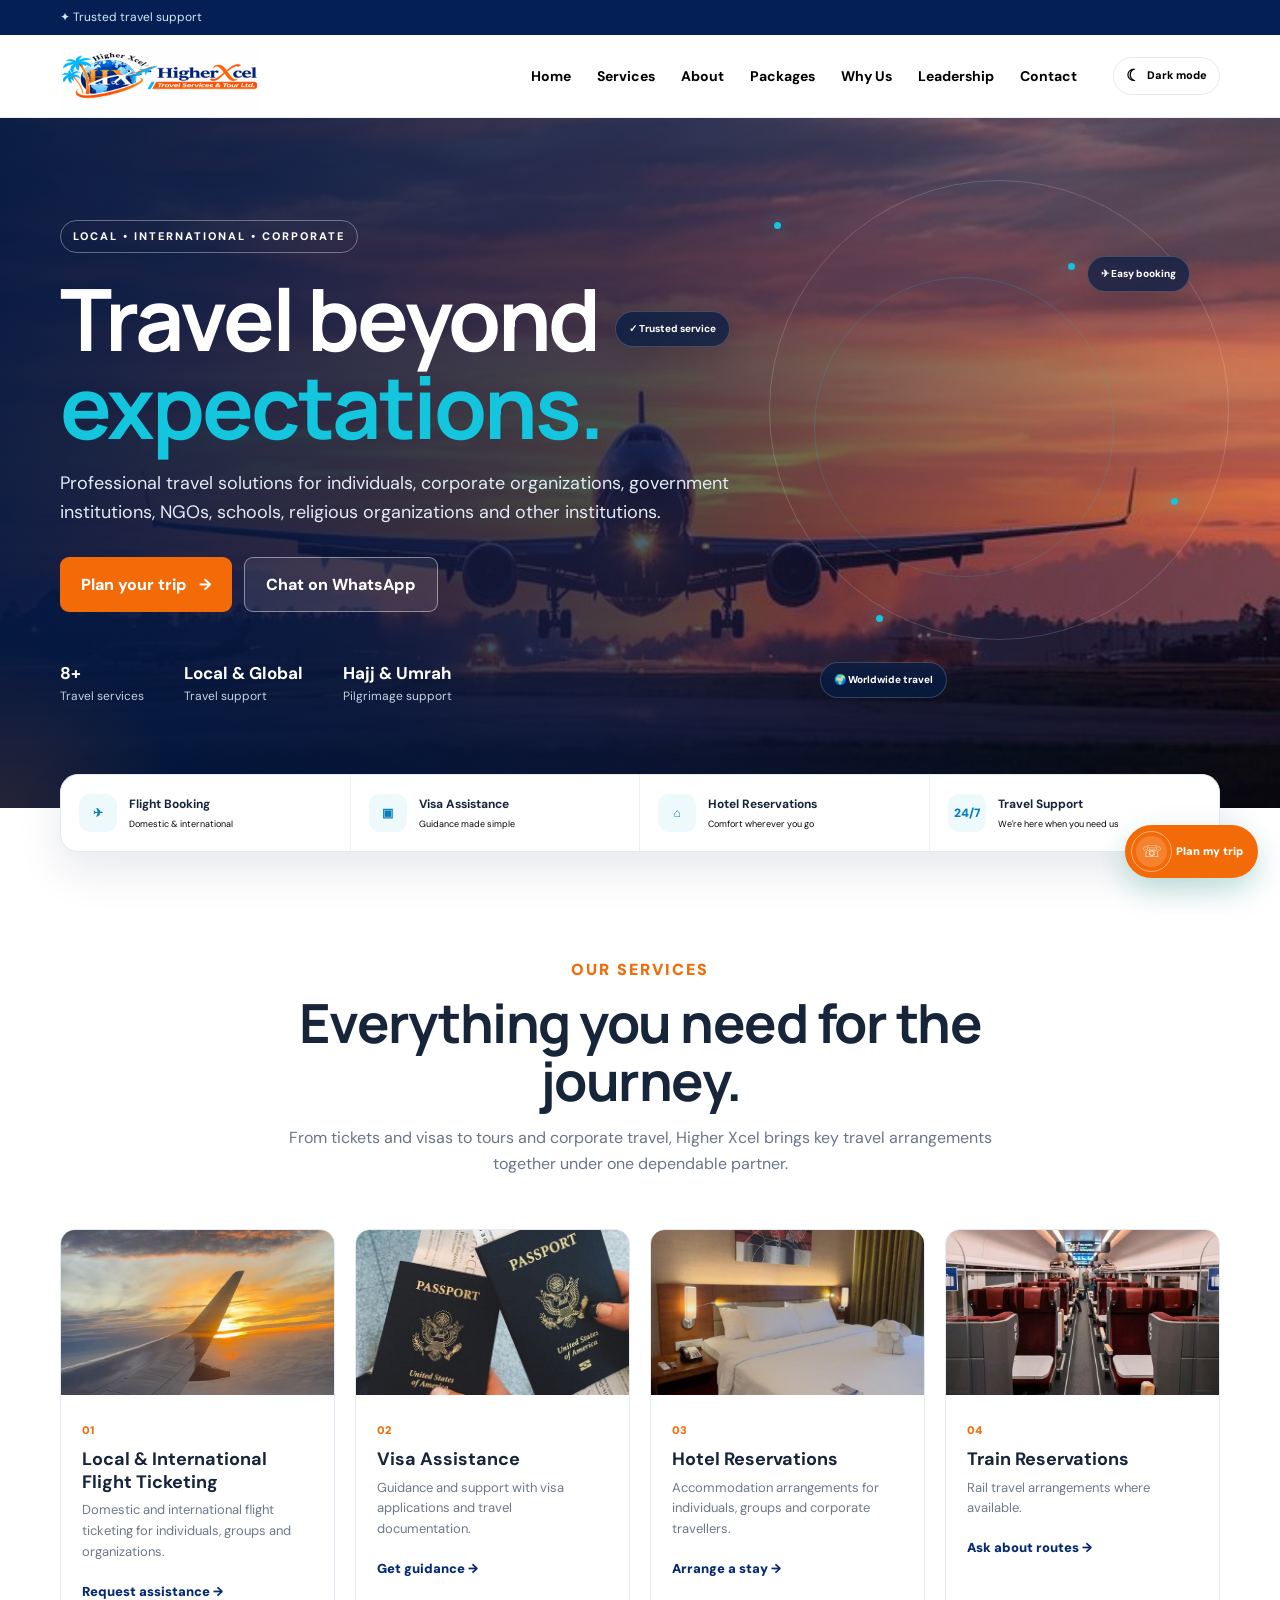
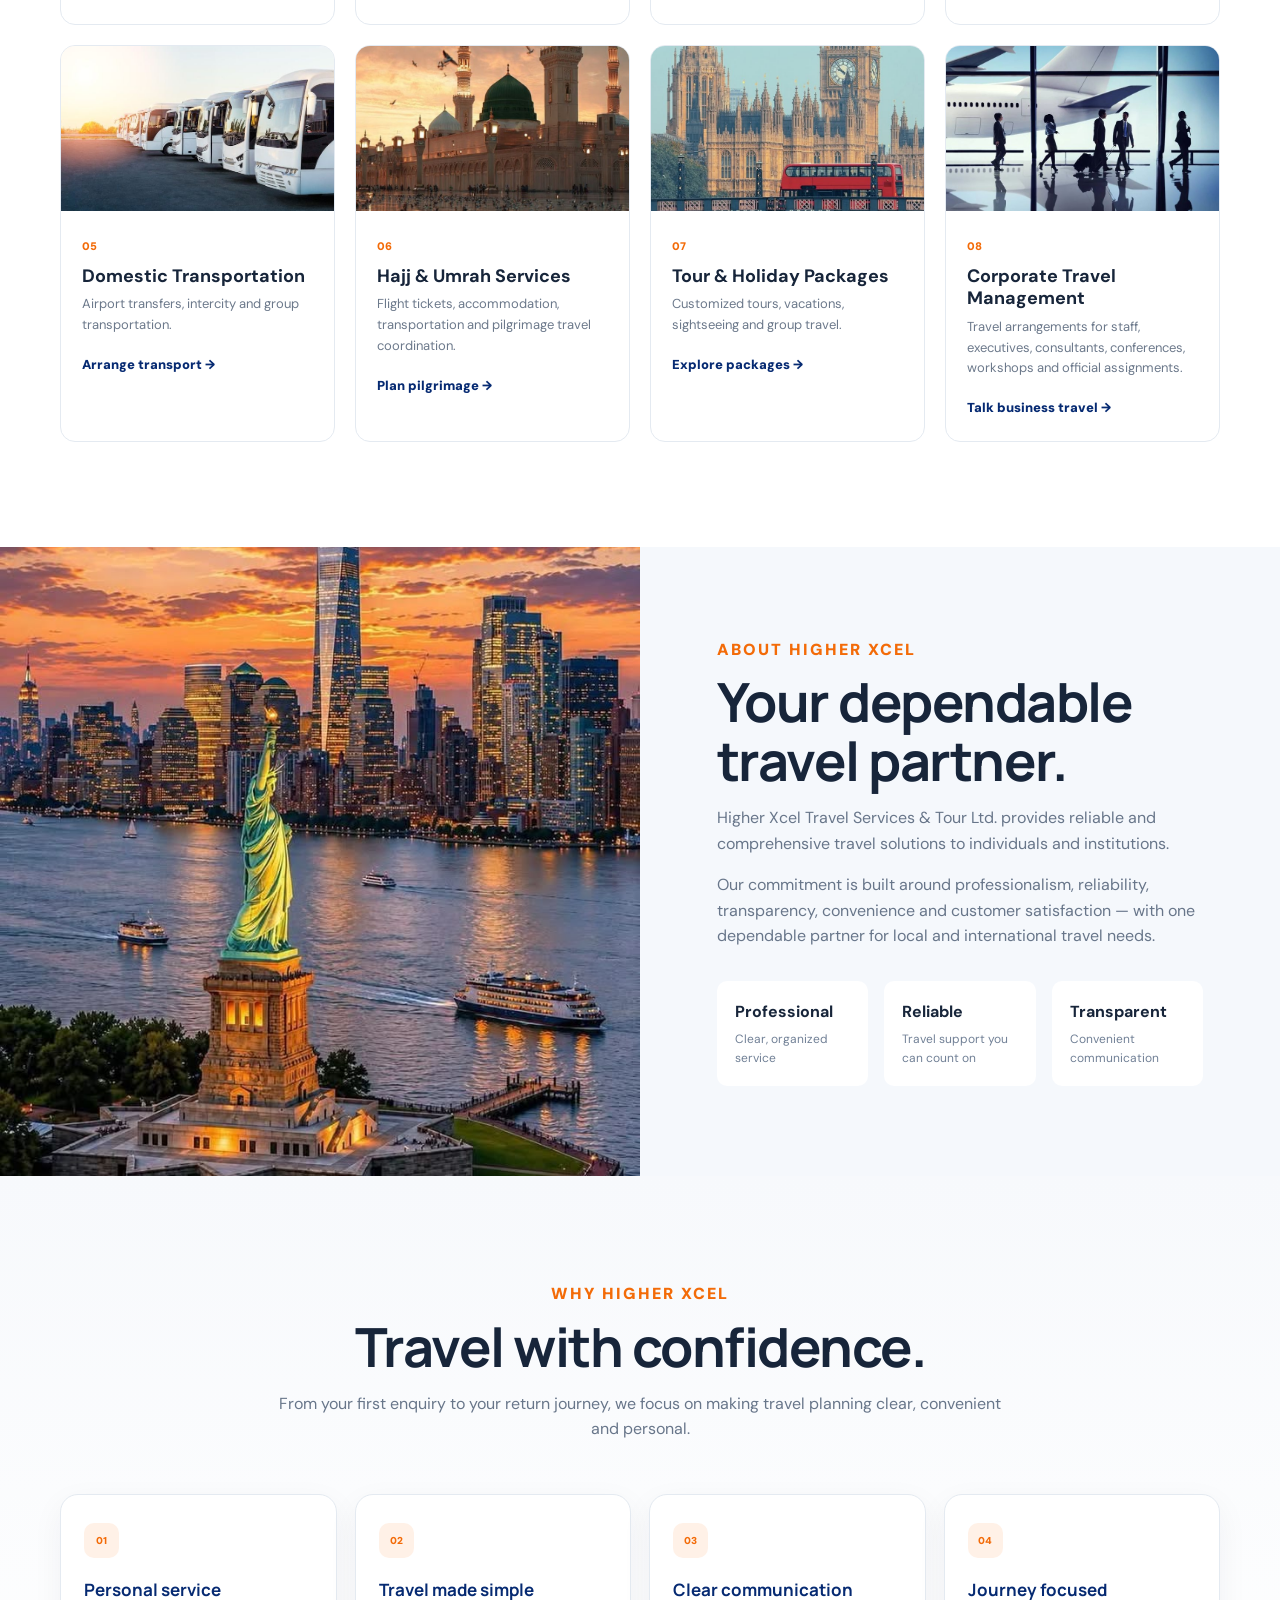
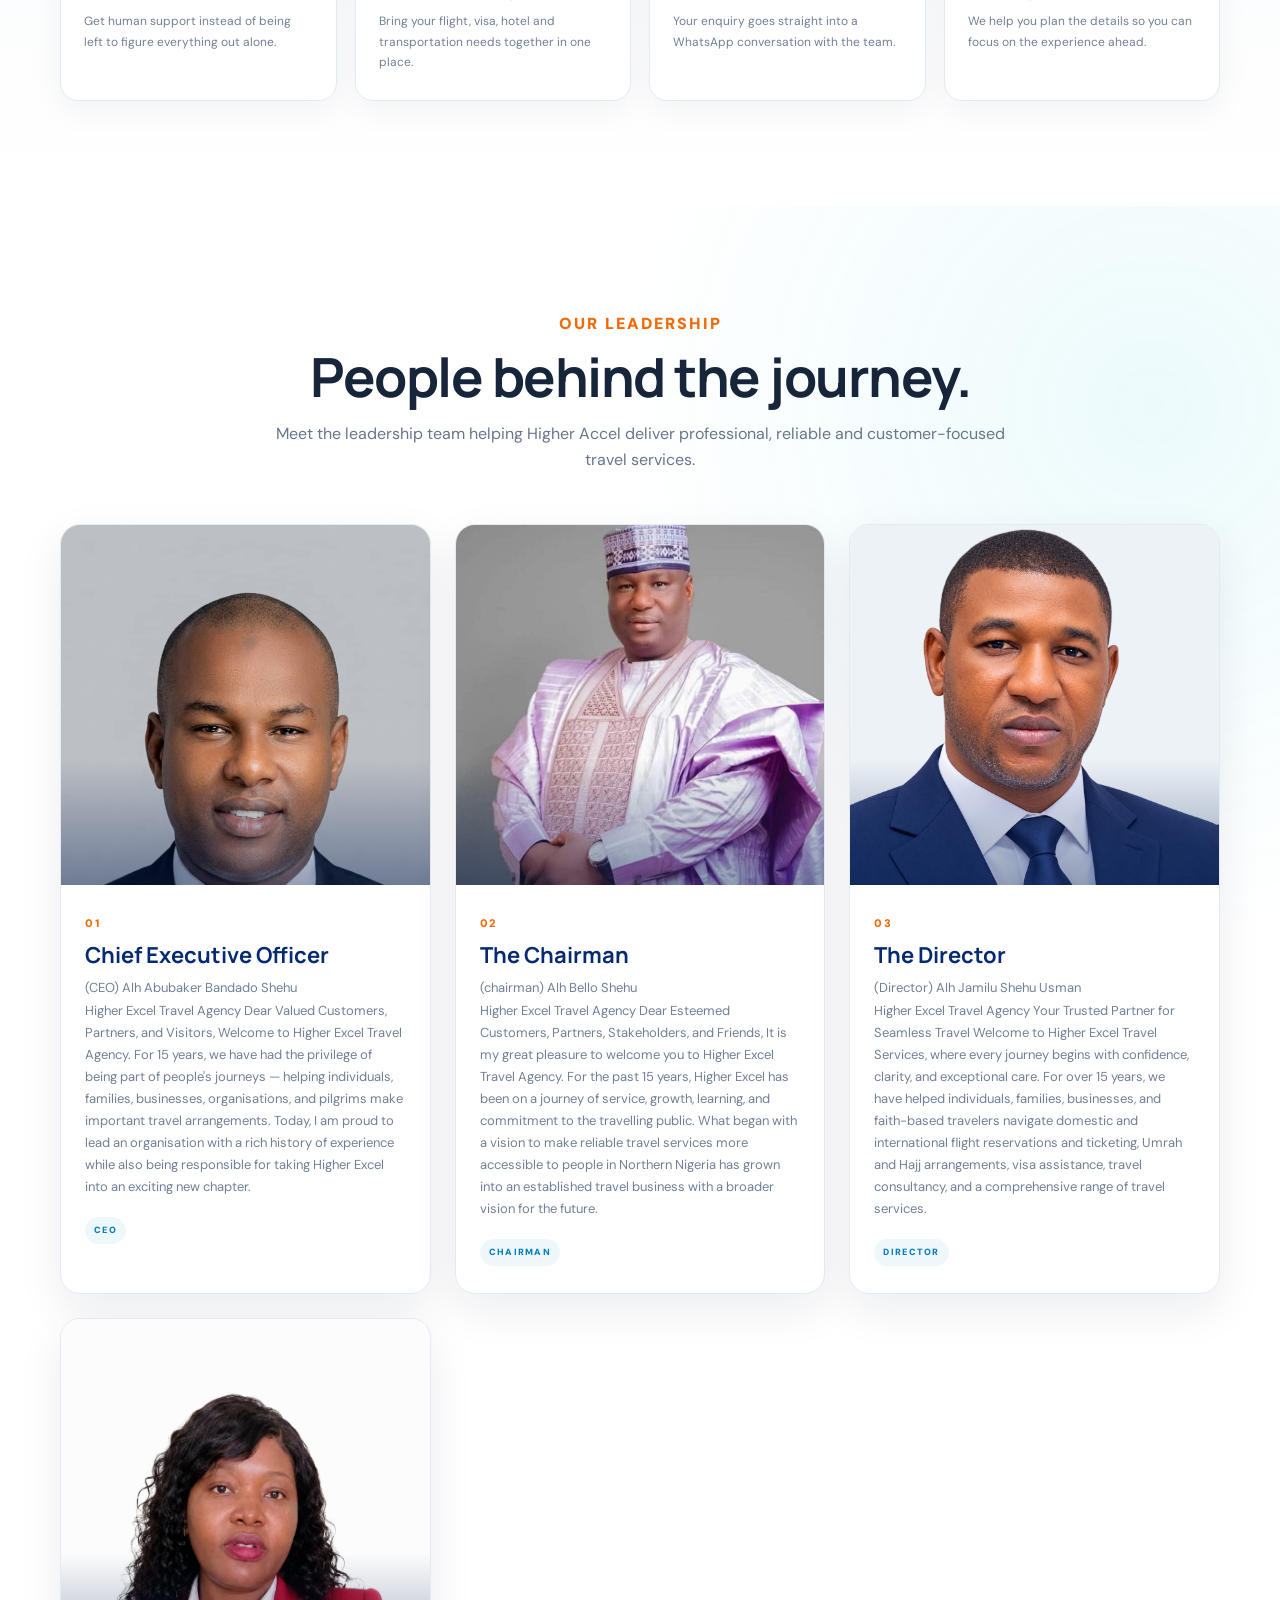
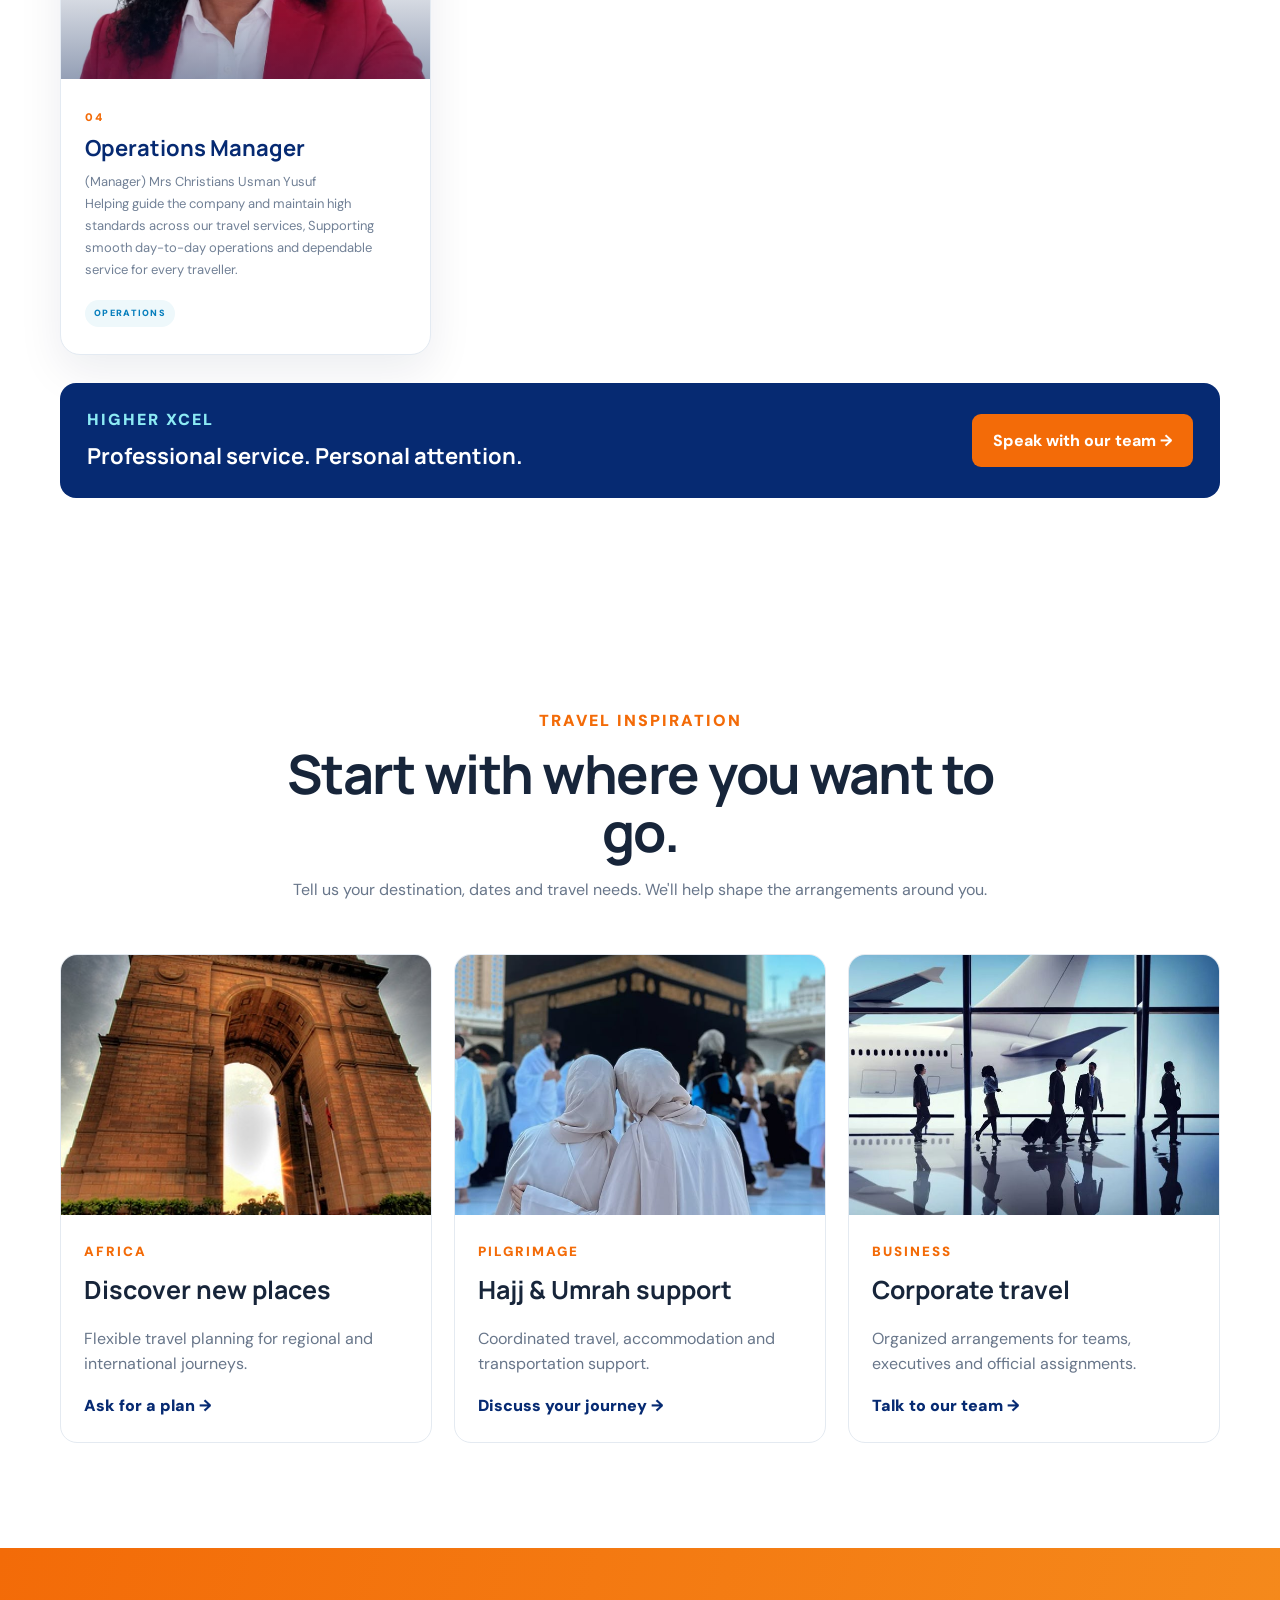
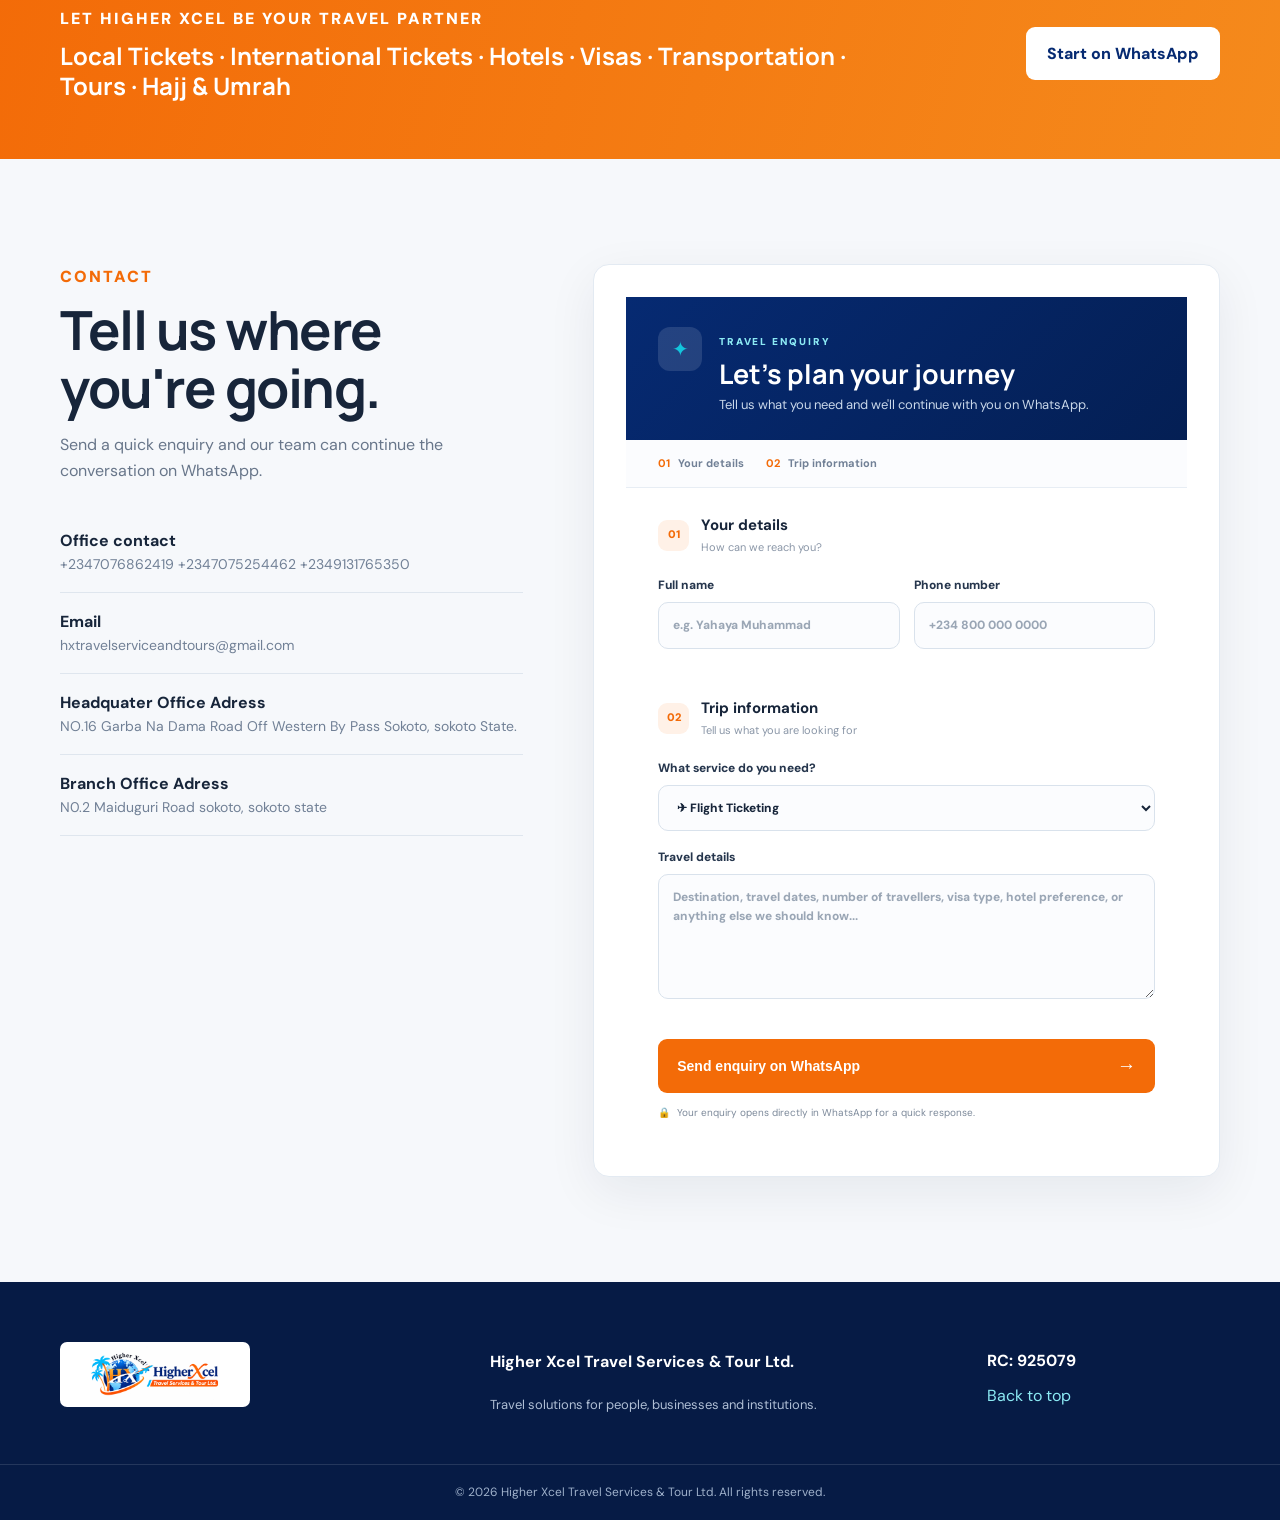
==== index.html @ 65c81e1d "Update index.html" ====
<!doctype html>
<html lang="en">

<head>
  <meta charset="utf-8">
  <meta name="viewport" content="width=device-width,initial-scale=1">
  <meta name="description"
    content="Higher Xcel travel service & Tour LTD. — flights, visas, hotels, trains, transportation, Hajj & Umrah, tours and corporate travel management.">
    <link rel="icon" type="image/png" href="/assets/favicon.png">
  <title>Higher Xcel Travel Service & Tour Ltd | Travel & Tours</title>
  <link rel="preconnect" href="https://fonts.googleapis.com">
  <link rel="preconnect" href="https://fonts.gstatic.com" crossorigin>
  <link
    href="https://fonts.googleapis.com/css2?family=DM+Sans:wght@400;500;600;700&family=Manrope:wght@700;800&display=swap"
    rel="stylesheet">
  <link rel="stylesheet" href="style.css">
</head>

<body>
  <div class="topbar">
    <div class="wrap"><span>✦ Trusted travel support</span><span></div>
  </div>

  <header class="header">
    <div class="wrap nav">
      <a href="#home" class="logo"><img src="assets/logo.jpeg" alt="Higher Accel Travel Services & Tour Ltd."></a>
      <button class="hamburger" aria-label="Open menu">☰</button>
      <nav class="menu">
        <a href="#home">Home</a><a href="#services">Services</a><a href="#about">About</a>
        <a href="#packages">Packages</a><a href="#why-us">Why Us</a><a href="#leadership">Leadership</a><a
          href="#contact">Contact</a>


        <button class="theme-toggle" id="themeToggle" type="button" aria-label="Switch to dark mode"
          title="Switch theme">
          <span class="theme-icon">☾</span>
          <span class="theme-text">Dark mode</span>
        </button>

      </nav>
    </div>
  </header>

  <main>
    <section id="home" class="hero">
      <div class="hero-image"></div>
      <div class="hero-overlay"></div>
      <div class="wrap hero-content">
        <div class="hero-copy">
          <div class="pill">LOCAL • INTERNATIONAL • CORPORATE</div>
          <h1>Travel beyond<br><em>expectations.</em></h1>
          <p>Professional travel solutions for individuals, corporate organizations, government institutions, NGOs,
            schools, religious organizations and other institutions.</p>
          <div class="actions">
            <a class="btn orange" href="#contact">Plan your trip <span>→</span></a>
            <a class="btn glass" href="#" data-whatsapp>Chat on WhatsApp</a>
          </div>
          <div class="mini-proof">
            <div><b>8+</b><span>Travel services</span></div>
            <div><b>Local & Global</b><span>Travel support</span></div>
            <div><b>Hajj & Umrah</b><span>Pilgrimage support</span></div>
          </div>
        </div>
      </div>

      <div class="premium-hero-layer" aria-hidden="true">
        <div class="hero-orbit orbit-one"></div>
        <div class="hero-orbit orbit-two"></div>
        <span class="hero-dot dot-a"></span>
        <span class="hero-dot dot-b"></span>
        <span class="hero-dot dot-c"></span>
        <span class="hero-dot dot-d"></span>
        <div class="floating-travel-chip chip-one">✈ Easy booking</div>
        <div class="floating-travel-chip chip-two">🌍 Worldwide travel</div>
        <div class="floating-travel-chip chip-three">✓ Trusted service</div>
      </div>
    </section>
    <section class="quick-trust-strip">
      <div class="wrap trust-grid">
        <div class="trust-item reveal"><span class="trust-icon">✈</span>
          <div><strong>Flight Booking</strong><small>Domestic & international</small></div>
        </div>
        <div class="trust-item reveal reveal-delay"><span class="trust-icon">▣</span>
          <div><strong>Visa Assistance</strong><small>Guidance made simple</small></div>
        </div>
        <div class="trust-item reveal reveal-delay-2"><span class="trust-icon">⌂</span>
          <div><strong>Hotel Reservations</strong><small>Comfort wherever you go</small></div>
        </div>
        <div class="trust-item reveal"><span class="trust-icon">24/7</span>
          <div><strong>Travel Support</strong><small>We're here when you need us</small></div>
        </div>
      </div>
    </section>



    <section id="services" class="section">
      <div class="wrap">
        <div class="section-head"><span class="kicker">OUR SERVICES</span>
          <h2>Everything you need for the journey.</h2>
          <p>From tickets and visas to tours and corporate travel, Higher Xcel brings key travel arrangements together
            under one dependable partner.</p>
        </div>
        <div class="service-grid">
          <article class="service">
            <div class="service-img flight"></div>
            <div class="service-body"><span>01</span>
              <h3>Local & International Flight Ticketing</h3>
              <p>Domestic and international flight ticketing for individuals, groups and organizations.</p><a
                href="#contact">Request assistance →</a>
            </div>
          </article>
          <article class="service">
            <div class="service-img visa"></div>
            <div class="service-body"><span>02</span>
              <h3>Visa Assistance</h3>
              <p>Guidance and support with visa applications and travel documentation.</p><a href="#contact">Get
                guidance →</a>
            </div>
          </article>
          <article class="service">
            <div class="service-img hotel"></div>
            <div class="service-body"><span>03</span>
              <h3>Hotel Reservations</h3>
              <p>Accommodation arrangements for individuals, groups and corporate travellers.</p><a
                href="#contact">Arrange a stay →</a>
            </div>
          </article>
          <article class="service">
            <div class="service-img train"></div>
            <div class="service-body"><span>04</span>
              <h3>Train Reservations</h3>
              <p>Rail travel arrangements where available.</p><a href="#contact">Ask about routes →</a>
            </div>
          </article>
          <article class="service">
            <div class="service-img transport"></div>
            <div class="service-body"><span>05</span>
              <h3>Domestic Transportation</h3>
              <p>Airport transfers, intercity and group transportation.</p><a href="#contact">Arrange transport →</a>
            </div>
          </article>
          <article class="service">
            <div class="service-img hajj"></div>
            <div class="service-body"><span>06</span>
              <h3>Hajj & Umrah Services</h3>
              <p>Flight tickets, accommodation, transportation and pilgrimage travel coordination.</p><a
                href="#contact">Plan pilgrimage →</a>
            </div>
          </article>
          <article class="service">
            <div class="service-img tour"></div>
            <div class="service-body"><span>07</span>
              <h3>Tour & Holiday Packages</h3>
              <p>Customized tours, vacations, sightseeing and group travel.</p><a href="#packages">Explore packages
                →</a>
            </div>
          </article>
          <article class="service">
            <div class="service-img corporate"></div>
            <div class="service-body"><span>08</span>
              <h3>Corporate Travel Management</h3>
              <p>Travel arrangements for staff, executives, consultants, conferences, workshops and official
                assignments.</p><a href="#contact">Talk business travel →</a>
            </div>
          </article>
        </div>
      </div>
    </section>

    <section id="about" class="split-section">
      <div class="split-photo"></div>
      <div class="split-copy"><span class="kicker">ABOUT HIGHER XCEL</span>
        <h2>Your dependable travel partner.</h2>
        <p>Higher Xcel Travel Services & Tour Ltd. provides reliable and comprehensive travel solutions to individuals
          and institutions.</p>
        <p>Our commitment is built around professionalism, reliability, transparency, convenience and customer
          satisfaction — with one dependable partner for local and international travel needs.</p>
        <div class="values">
          <div><b>Professional</b><span>Clear, organized service</span></div>
          <div><b>Reliable</b><span>Travel support you can count on</span></div>
          <div><b>Transparent</b><span>Convenient communication</span></div>
        </div>
      </div>
    </section>


    <section id="why-us" class="section why-section">
      <div class="wrap">
        <div class="section-head reveal">
          <span class="kicker">WHY HIGHER XCEL</span>
          <h2>Travel with confidence.</h2>
          <p>From your first enquiry to your return journey, we focus on making travel planning clear, convenient and
            personal.</p>
        </div>

        <div class="why-grid">
          <article class="why-card reveal">
            <span class="why-icon">01</span>
            <h3>Personal service</h3>
            <p>Get human support instead of being left to figure everything out alone.</p>
          </article>
          <article class="why-card reveal reveal-delay">
            <span class="why-icon">02</span>
            <h3>Travel made simple</h3>
            <p>Bring your flight, visa, hotel and transportation needs together in one place.</p>
          </article>
          <article class="why-card reveal reveal-delay-2">
            <span class="why-icon">03</span>
            <h3>Clear communication</h3>
            <p>Your enquiry goes straight into a WhatsApp conversation with the team.</p>
          </article>
          <article class="why-card reveal">
            <span class="why-icon">04</span>
            <h3>Journey focused</h3>
            <p>We help you plan the details so you can focus on the experience ahead.</p>
          </article>
        </div>
      </div>
    </section>

    <section id="leadership" class="section leadership-section">
      <div class="wrap">
        <div class="section-head reveal">
          <span class="kicker">OUR LEADERSHIP</span>
          <h2>People behind the journey.</h2>
          <p>Meet the leadership team helping Higher Accel deliver professional, reliable and customer-focused travel
            services.</p>
        </div>

        <div class="leadership-grid">
          <article class="leader-card reveal">
            <div class="leader-photo">
              <img src="assets/ceo.jpeg" alt="Higher Accel CEO">
              <div class="leader-glow"></div>
            </div>
            <div class="leader-info">
              <span class="leader-number">01</span>
              <h3>Chief Executive Officer</h3>
              <p> (CEO) AIh Abubaker Bandado  Shehu <br>  Higher Excel Travel Agency
                Dear Valued Customers, Partners, and Visitors,
                Welcome to Higher Excel Travel Agency.
                For 15 years, we have had the privilege of being part of people's journeys — helping individuals,
                families, businesses, organisations, and pilgrims make important travel arrangements.
                Today, I am proud to lead an organisation with a rich history of experience while also being responsible
                for taking Higher Excel into an exciting new chapter. </p>
              <span class="leader-role">CEO</span>
            </div>
          </article>

          <article class="leader-card reveal reveal-delay">
            <div class="leader-photo">
              <img src="assets/chairman.jpeg" alt="Higher Accel chaairman">
              <div class="leader-glow"></div>
            </div>
            <div class="leader-info">
              <span class="leader-number">02</span>
              <h3>The Chairman</h3>
              <p> (chairman) AIh Bello Shehu <br> Higher Excel Travel Agency
                Dear Esteemed Customers, Partners, Stakeholders, and Friends,
                It is my great pleasure to welcome you to Higher Excel Travel Agency.
                For the past 15 years, Higher Excel has been on a journey of service, growth, learning, and commitment
                to the travelling public. What began with a vision to make reliable travel services more accessible to
                people in Northern Nigeria has grown into an established travel business with a broader vision for the
                future.
              </p>
              <span class="leader-role">CHAIRMAN</span>
            </div>
          </article>
           <article class="leader-card reveal reveal-delay">
            <div class="leader-photo">
              <img src="assets/director.png" alt="Higher Accel chaairman">
              <div class="leader-glow"></div>
            </div>
            <div class="leader-info">
              <span class="leader-number">03</span>
              <h3>The Director</h3>
              <p> (Director) AIh Jamilu Shehu Usman <br> Higher Excel Travel Agency
             Your Trusted Partner for Seamless Travel
             Welcome to Higher Excel Travel Services, where every journey begins with confidence, clarity, and exceptional care.
            For over 15 years, we have helped individuals, families, businesses, and faith-based travelers navigate domestic and international
                flight reservations and ticketing, Umrah and Hajj arrangements, visa assistance, travel consultancy,
               and a comprehensive range of travel services.
              </p>
              <span class="leader-role">DIRECTOR</span>
            </div>
          </article>

          <article class="leader-card reveal reveal-delay-2">
            <div class="leader-photo">
              <img src="assets/operations-manager.jpeg" alt="Higher Accel Director">
              <div class="leader-glow"></div>
            </div>
            <div class="leader-info">
              <span class="leader-number">04</span>
              <h3>Operations Manager</h3>
              <p>(Manager) Mrs Christians Usman Yusuf <br> Helping guide the company and maintain high standards across our travel services, Supporting smooth
                day-to-day operations and dependable service for every traveller.</p>
              <span class="leader-role">OPERATIONS</span>
            </div>
          </article>
        </div>

        <div class="leadership-note reveal">
          <div>
            <span class="kicker">HIGHER XCEL</span>
            <h3>Professional service. Personal attention.</h3>
          </div>
          <a class="btn orange" href="#contact">Speak with our team →</a>
        </div>
      </div>
    </section>


    <section id="packages" class="section packages">
      <div class="wrap">
        <div class="section-head"><span class="kicker">TRAVEL INSPIRATION</span>
          <h2>Start with where you want to go.</h2>
          <p>Tell us your destination, dates and travel needs. We'll help shape the arrangements around you.</p>
        </div>
        <div class="package-grid">
          <article class="package">
            <div class="pkg-img africa"></div>
            <div><small>AFRICA</small>
              <h3>Discover new places</h3>
              <p>Flexible travel planning for regional and international journeys.</p><a href="#contact">Ask for a plan
                →</a>
            </div>
          </article>
          <article class="package">
            <div class="pkg-img umrah"></div>
            <div><small>PILGRIMAGE</small>
              <h3>Hajj & Umrah support</h3>
              <p>Coordinated travel, accommodation and transportation support.</p><a href="#contact">Discuss your
                journey →</a>
            </div>
          </article>
          <article class="package">
            <div class="pkg-img corporate"></div>
            <div><small>BUSINESS</small>
              <h3>Corporate travel</h3>
              <p>Organized arrangements for teams, executives and official assignments.</p><a href="#contact">Talk to
                our team →</a>
            </div>
          </article>
        </div>
      </div>
    </section>

    <section class="statement">
      <div class="wrap statement-inner">
        <div><span class="kicker light">LET HIGHER XCEL BE YOUR TRAVEL PARTNER</span>
          <h2>Local Tickets · International Tickets · Hotels · Visas · Transportation · Tours · Hajj & Umrah</h2>
        </div><a class="btn white" href="#" data-whatsapp>Start on WhatsApp</a>
      </div>
    </section>

    <section id="contact" class="section contact">
      <div class="wrap contact-grid">
        <div><span class="kicker">CONTACT</span>
          <h2>Tell us where you're going.</h2>
          <p>Send a quick enquiry and our team can continue the conversation on WhatsApp.</p>
          <div class="contact-info">
            <div><b>Office contact</b><span>+2347076862419 +2347075254462  +2349131765350 </span></div>
            <div><b>Email</b><span>hxtravelserviceandtours@gmail.com</span></div>
            <div><b>Headquater Office Adress</b><span>NO.16 Garba Na Dama Road Off Western By Pass Sokoto, sokoto State.</span></div>
             <div><b>Branch Office Adress</b><span>N0.2 Maiduguri Road sokoto, sokoto state</span></div>
          </div>
        </div>
        <form id="contactForm" class="inquiry-form">
          <div class="form-header">
            <span class="form-icon">✦</span>
            <div>
              <span class="form-label">TRAVEL ENQUIRY</span>
              <h3>Let's plan your journey</h3>
              <p>Tell us what you need and we'll continue with you on WhatsApp.</p>
            </div>
          </div>

          <div class="form-progress">
            <span><b>01</b> Your details</span>
            <span><b>02</b> Trip information</span>
          </div>

          <div class="form-section">
            <div class="form-section-title">
              <span>01</span>
              <div><strong>Your details</strong><small>How can we reach you?</small></div>
            </div>

            <div class="two">
              <label>Full name
                <input required name="name" placeholder="e.g. Yahaya Muhammad" autocomplete="name">
              </label>
              <label>Phone number
                <input required name="phone" type="tel" placeholder="+234 800 000 0000" autocomplete="tel">
              </label>
            </div>
          </div>

          <div class="form-section">
            <div class="form-section-title">
              <span>02</span>
              <div><strong>Trip information</strong><small>Tell us what you are looking for</small></div>
            </div>

            <label>What service do you need?
              <select name="service">
                <option value="Flight Ticketing">✈ Flight Ticketing</option>
                <option value="Visa Assistance">▣ Visa Assistance</option>
                <option value="Hotel Reservations">⌂ Hotel Reservations</option>
                <option value="Train Reservations">Train Reservations</option>
                <option value="Domestic Transportation">Domestic Transportation</option>
                <option value="Hajj & Umrah">Hajj & Umrah</option>
                <option value="Tour & Holiday Package">Tour & Holiday Package</option>
                <option value="Corporate Travel Management">Corporate Travel Management</option>
              </select>
            </label>

            <label>Travel details
              <textarea required name="message" rows="5"
                placeholder="Destination, travel dates, number of travellers, visa type, hotel preference, or anything else we should know..."></textarea>
            </label>
          </div>

          <button class="btn orange form-submit" type="submit">
            <span>Send enquiry on WhatsApp</span><span class="submit-arrow">→</span>
          </button>

          <div class="form-trust">
            <span>🔒</span>
            <span>Your enquiry opens directly in WhatsApp for a quick response.</span>
          </div>

          <small id="formNote"></small>
        </form>
      </div>
    </section>
  </main>

  <footer>
    <div class="wrap footer-grid">
      <div><img src="assets/logo.jpeg" alt="Higher Accel logo"></div>
      <div>
        <h4>Higher Xcel Travel Services & Tour Ltd.</h4>
        <p>Travel solutions for people, businesses and institutions.</p>
      </div>
      <div><b>RC: 925079</b><a href="#home">Back to top </a></div>
    </div>
    <div class="copyright">© <span id="year"></span> Higher Xcel Travel Services & Tour Ltd. All rights reserved.</div>
  </footer>


  <script src="script.js"></script>

  <a class="floating-whatsapp" href="#contact" aria-label="Start a travel enquiry">
    <span class="wa-pulse"></span>
    <span class="wa-symbol">☏</span>
    <span class="wa-label">Plan my trip</span>
  </a>






  <div class="site-toast" id="siteToast" role="status" aria-live="polite">
    <span class="toast-check">✓</span>
    <div><strong>Welcome to Higher Accel</strong><small>Let's make your next journey easier.</small></div>
    <button id="toastClose" aria-label="Close notification">×</button>
  </div>

</body>

</html>
---- style.css ----
* {
   box-sizing: border-box
 }

 html {
   scroll-behavior: smooth
 }

 body {
   margin: 0;
   font-family: "DM Sans", sans-serif;
   color: #0d1b33;
   background: #fff;
   line-height: 1.6
 }

 a {
   text-decoration: none;
   color: black;
 }

 .wrap {
   width: min(1160px, 92%);
   margin: auto
 }

 .topbar {
   background: #041f54;
   color: #cdeaf2;
   font-size: 12px
 }

 .topbar .wrap {
   display: flex;
   justify-content: space-between;
   padding: 8px 0
 }

 .header {
   position: sticky;
   top: 0;
   z-index: 100;
   background: rgba(255, 255, 255, .96);
   backdrop-filter: blur(15px);
   border-bottom: 1px solid #e9eef4
 }

 .nav {
   height: 82px;
   display: flex;
   align-items: center;
   justify-content: space-between
 }

 .logo {
   width: 190px;
   height: 70px;
   object-fit: contain;
 }

 img {
   width: 200px;
   height: 70px;
 }

 .menu {
   display: flex;
   align-items: center;
   gap: 26px;
   font-weight: 700;
   font-size: 14px
 }

 .menu a:hover {
   color: #f36b08
 }

 .nav-wa {
   background: #12b76a;
   color: #fff !important;
   padding: 10px 17px;
   border-radius: 8px
 }

 .hamburger {
   display: none;
   border: 0;
   background: transparent;
   font-size: 28px
 }

 .hero {
   height: 690px;
   position: relative;
   color: #fff;
   overflow: hidden
 }

 .hero-image {
   position: absolute;
   inset: 0;
   background: url("assets/setion.jpeg") center/cover
 }

 .hero-overlay {
   position: absolute;
   inset: 0;
   background: linear-gradient(90deg, rgba(3, 25, 67, .94) 0%, rgba(3, 25, 67, .72) 48%, rgba(3, 25, 67, .15) 100%)
 }

 .hero-content {
   position: relative;
   height: 100%;
   display: flex;
   align-items: center
 }

 .hero-copy {
   max-width: 760px
 }

 .pill {
   display: inline-block;
   border: 1px solid rgba(255, 255, 255, .35);
   padding: 7px 12px;
   border-radius: 999px;
   font-size: 11px;
   letter-spacing: 2px;
   font-weight: 800
 }

 .hero h1 {
   font-family: Manrope, sans-serif;
   font-size: clamp(50px, 7vw, 86px);
   line-height: 1.02;
   margin: 22px 0 18px;
   letter-spacing: -3px
 }

 .hero h1 em {
   color: #13c5dd;
   font-style: normal
 }

 .hero p {
   font-size: 18px;
   max-width: 690px;
   color: #e2eaf5
 }

 .actions {
   display: flex;
   gap: 12px;
   margin: 30px 0
 }

 .btn {
   border: 0;
   border-radius: 9px;
   padding: 14px 21px;
   font-weight: 800;
   display: inline-flex;
   align-items: center;
   gap: 12px;
   cursor: pointer
 }

 .orange {
   background: #f36b08;
   color: #fff
 }

 .white {
   background: #fff;
   color: #062a72
 }

 .glass {
   border: 1px solid rgba(255, 255, 255, .45);
   color: #fff;
   background: rgba(255, 255, 255, .08)
 }

 .mini-proof {
   display: flex;
   gap: 40px;
   margin-top: 48px
 }

 .mini-proof div {
   display: flex;
   flex-direction: column
 }

 .mini-proof b {
   font-size: 17px
 }

 .mini-proof span {
   font-size: 12px;
   color: #c5d1e3
 }

 .quick {
   margin-top: -35px;
   position: relative;
   z-index: 2
 }

 .quick-grid {
   background: #fff;
   border-radius: 14px;
   box-shadow: 0 18px 45px rgba(10, 30, 65, .13);
   display: grid;
   grid-template-columns: repeat(4, 1fr);
   overflow: hidden
 }

 .quick-grid>div {
   padding: 22px 20px;
   border-right: 1px solid #e7edf4
 }

 .quick-grid>div:last-child {
   border: 0
 }

 .quick strong,
 .quick span {
   display: block
 }

 .quick span {
   font-size: 12px;
   color: #718096;
   margin-top: 4px
 }

 .section {
   padding: 105px 0
 }

 .section-head {
   max-width: 740px;
   text-align: center;
   margin: 0 auto 52px
 }

 .kicker {
   font-size: 16px;
   letter-spacing: 2px;
   font-weight: 900;
   color: #f36b08
 }

 .section-head h2,
 .split-copy h2,
 .contact h2 {
   font-family: Manrope, sans-serif;
   font-size: clamp(36px, 5vw, 54px);
   line-height: 1.08;
   letter-spacing: -1.5px;
   margin: 10px 0 14px
 }

 .section-head p,
 .split-copy p,
 .contact>div p {
   color: #68768a
 }

 .service-grid {
   display: grid;
   grid-template-columns: repeat(4, 1fr);
   gap: 20px
 }

 .service {
   border: 1px solid #e4eaf1;
   border-radius: 15px;
   overflow: hidden;
   background: #fff;
   transition: .25s
 }

 .service:hover {
   transform: translateY(-7px);
   box-shadow: 0 22px 50px rgba(15, 42, 78, .12)
 }

 .service-img {
   height: 165px;
   background-position: center;
   background-size: cover
 }

 .flight {
   background-image: url("assets/internation.jpeg")
 }

 .visa {
   background-image: url("assets/visa.jpeg")
 }

 .hotel {
   background-image: url("assets/hotel.jpeg")
 }

 .train {
   background-image: url("assets/train.jpeg")
 }

 .transport {
   background-image: url("assets/bus.jpeg")
 }

 .hajj {
   background-image: url("assets/hajji.jpeg")
 }

 .tour {
   background-image: url("assets/tour.jpeg")
 }

 .corporate {
   background-image: url("assets/corporate.jpeg")
 }

 .service-body {
   padding: 21px
 }

 .service-body>span {
   font-size: 11px;
   color: #f36b08;
   font-weight: 900
 }

 .service h3 {
   font-size: 18px;
   line-height: 1.25;
   margin: 7px 0
 }

 .service p {
   color: #6c798b;
   font-size: 13px;
   margin: 0 0 15px
 }

 .service a {
   font-size: 13px;
   color: #062a72;
   font-weight: 900
 }

 .split-section {
   display: grid;
   grid-template-columns: 1fr 1fr;
   background: #f5f8fc
 }

 .split-photo {
   min-height: 610px;
   background: url("assets/about.jpeg") center/cover
 }

 .split-copy {
   padding: 90px max(6vw, 40px);
   align-self: center
 }

 .split-copy p {
   max-width: 600px
 }

 .values {
   display: grid;
   grid-template-columns: repeat(3, 1fr);
   gap: 16px;
   margin-top: 32px
 }

 .values div {
   padding: 18px;
   background: #fff;
   border-radius: 10px
 }

 .values b,
 .values span {
   display: block
 }

 .values span {
   font-size: 12px;
   color: #718096;
   margin-top: 5px
 }

 .packages {
   background: #fff
 }

 .package-grid {
   display: grid;
   grid-template-columns: repeat(3, 1fr);
   gap: 22px
 }

 .package {
   border-radius: 17px;
   overflow: hidden;
   background: #fff;
   border: 1px solid #e4eaf1
 }

 .pkg-img {
   height: 260px;
   background-position: center;
   background-size: cover
 }

 .africa {
   background-image: url("assets/african.jpeg")
 }

 .umrah {
   background-image: url("assets/umarah.jpeg")
 }

 .package .corporate {
   background-image: url("assets/corporate.jpeg")
 }

 .package>div:last-child {
   padding: 23px
 }

 .package small {
   font-weight: 900;
   letter-spacing: 2px;
   color: #f36b08
 }

 .package h3 {
   font-family: Manrope, sans-serif;
   font-size: 25px;
   margin: 6px 0
 }

 .package p {
   color: #68768a
 }

 .package a {
   font-weight: 900;
   color: #062a72
 }

 .statement {
   background: linear-gradient(105deg, #f36b08, #f58a1c);
   color: #fff;
   padding: 58px 0
 }

 .statement-inner {
   display: flex;
   justify-content: space-between;
   align-items: center;
   gap: 40px
 }

 .statement h2 {
   font-family: Manrope, sans-serif;
   max-width: 850px;
   line-height: 1.25;
   margin: 10px 0 0
 }

 .light {
   color: #fff
 }

 .contact {
   background: #f6f8fb
 }

 .contact-grid {
   display: grid;
   grid-template-columns: .85fr 1.15fr;
   gap: 70px
 }

 .contact-info {
   margin-top: 28px
 }

 .contact-info div {
   padding: 16px 0;
   border-bottom: 1px solid #dfe6ee;
   display: flex;
   flex-direction: column
 }

 .contact-info span {
   font-size: 14px;
   color: #718096
 }

 .contact form {
   background: #fff;
   padding: 32px;
   border-radius: 16px;
   box-shadow: 0 15px 50px rgba(10, 30, 60, .07)
 }

 label {
   font-weight: 700;
   font-size: 13px;
   display: block;
   margin-bottom: 15px
 }

 input,
 select,
 textarea {
   display: block;
   width: 100%;
   padding: 13px 14px;
   margin-top: 6px;
   border: 1px solid #d8e1eb;
   border-radius: 8px;
   font: inherit;
   outline: 0
 }

 input:focus,
 select:focus,
 textarea:focus {
   border-color: #087fbd
 }

 .two {
   display: grid;
   grid-template-columns: 1fr 1fr;
   gap: 14px
 }

 #formNote {
   display: block;
   color: #68768a;
   margin-top: 12px;
   font-size: 12px
 }

 footer {
   background: #061b45;
   color: #fff;
   padding: 45px 0 0
 }

 .footer-grid {
   display: grid;
   grid-template-columns: 1.2fr 1.4fr .7fr;
   gap: 30px;
   align-items: center
 }

 .footer-grid img {
   width: 190px;
   height: 65px;
   object-fit: contain;
   background: #fff;
   border-radius: 7px
 }

 .footer-grid p {
   color: #afbed4;
   font-size: 13px
 }

 .footer-grid a {
   display: block;
   color: #8ceaf4;
   margin-top: 10px
 }

 .copyright {
   text-align: center;
   border-top: 1px solid rgba(255, 255, 255, .12);
   margin-top: 35px;
   padding: 18px;
   color: #9eb0ca;
   font-size: 12px
 }

 .floating-wa {
   position: fixed;
   right: 22px;
   bottom: 22px;
   width: 58px;
   height: 58px;
   border-radius: 50%;
   background: #18b964;
   color: #fff;
   display: flex;
   align-items: center;
   justify-content: center;
   font-size: 27px;
   box-shadow: 0 12px 30px rgba(0, 0, 0, .2);
   z-index: 90
 }

 @media(max-width:1000px) {
   .service-grid {
     grid-template-columns: repeat(2, 1fr)
   }

   .quick-grid {
     grid-template-columns: repeat(2, 1fr)
   }

   .quick-grid>div:nth-child(2) {
     border-right: 0
   }

   .quick-grid>div:nth-child(-n+2) {
     border-bottom: 1px solid #e7edf4
   }

   .package-grid {
     grid-template-columns: 1fr
   }

   .split-section {
     grid-template-columns: 1fr
   }

   .split-photo {
     min-height: 430px
   }

   .contact-grid {
     grid-template-columns: 1fr
   }

   .footer-grid {
     grid-template-columns: 1fr 1fr
   }

   .footer-grid>div:last-child {
     grid-column: 1/-1
   }
 }

 @media(max-width:760px) {
   .menu {
     display: none;
     position: absolute;
     left: 0;
     right: 0;
     top: 82px;
     background: #fff;
     padding: 20px;
     flex-direction: column;
     align-items: flex-start;
     border-bottom: 1px solid #e6edf4
   }

   .menu.open {
     display: flex
   }

   .hamburger {
     display: block
   }

   .hero {
     height: 650px
   }

   .mini-proof {
     gap: 20px
   }

   .values {
     grid-template-columns: 1fr
   }

   .footer-grid {
     grid-template-columns: 1fr
   }

   .footer-grid>div:last-child {
     grid-column: auto
   }

   .two {
     grid-template-columns: 1fr
   }
 }

 @media(max-width:520px) {
   .topbar .wrap {
     font-size: 10px
   }

   .logo img {
     width: 155px
   }

   .hero h1 {
     font-size: 50px
   }

   .hero p {
     font-size: 16px
   }

   .actions {
     flex-direction: column;
     align-items: flex-start
   }

   .mini-proof {
     flex-wrap: wrap
   }

   .quick-grid {
     grid-template-columns: 1fr
   }

   .quick-grid>div {
     border-right: 0 !important;
     border-bottom: 1px solid #e7edf4
   }

   .service-grid {
     grid-template-columns: 1fr
   }

   .section {
     padding: 75px 0
   }
 }

 /* =========================================================
   PROFESSIONAL TRAVEL ENQUIRY FORM
   Edit text in index.html.
   Edit colours and spacing here.
   ========================================================= */

 .inquiry-form {
   background: #fff;
   padding: 0;
   border: 1px solid #e3eaf2;
   border-radius: 22px;
   overflow: hidden;
   box-shadow: 0 20px 60px rgba(10, 30, 60, .09);
 }

 .form-header {
   display: flex;
   gap: 17px;
   align-items: flex-start;
   padding: 30px 32px 24px;
   background: linear-gradient(135deg, #062a72, #041f54);
   color: #fff;
 }

 .form-icon {
   width: 44px;
   height: 44px;
   flex: 0 0 44px;
   display: flex;
   align-items: center;
   justify-content: center;
   border-radius: 12px;
   background: rgba(255, 255, 255, .12);
   color: #13c5dd;
   font-size: 20px;
 }

 .form-label {
   color: #8ceaf4;
   font-size: 10px;
   font-weight: 900;
   letter-spacing: 1.8px;
 }

 .form-header h3 {
   font-family: Manrope, sans-serif;
   font-size: 27px;
   line-height: 1.15;
   margin: 5px 0 6px;
 }

 .form-header p {
   color: #c9d7e9 !important;
   font-size: 13px;
   margin: 0;
 }

 .form-progress {
   display: flex;
   gap: 22px;
   padding: 15px 32px;
   border-bottom: 1px solid #e7edf4;
   background: #fbfcfe;
   color: #718096;
   font-size: 11px;
   font-weight: 700;
 }

 .form-progress b {
   color: #f36b08;
   margin-right: 5px;
 }

 .form-section {
   padding: 25px 32px 5px;
 }

 .form-section-title {
   display: flex;
   align-items: center;
   gap: 12px;
   margin-bottom: 19px;
 }

 .form-section-title>span {
   width: 31px;
   height: 31px;
   display: flex;
   align-items: center;
   justify-content: center;
   border-radius: 9px;
   background: #fff1e7;
   color: #f36b08;
   font-size: 11px;
   font-weight: 900;
 }

 .form-section-title strong,
 .form-section-title small {
   display: block;
 }

 .form-section-title strong {
   font-size: 15px;
 }

 .form-section-title small {
   color: #8a96a7;
   font-size: 11px;
   margin-top: 2px;
 }

 .inquiry-form label {
   color: #26364d;
   font-size: 12px;
   font-weight: 800;
   margin-bottom: 17px;
 }

 .inquiry-form input,
 .inquiry-form select,
 .inquiry-form textarea {
   color: #17253a;
   background: #fbfcfe;
   border: 1px solid #d9e2ec;
   border-radius: 10px;
   padding: 13px 14px;
   margin-top: 7px;
   transition: border-color .25s ease, box-shadow .25s ease, background .25s ease;
 }

 .inquiry-form input::placeholder,
 .inquiry-form textarea::placeholder {
   color: #9aa6b5;
 }

 .inquiry-form input:focus,
 .inquiry-form select:focus,
 .inquiry-form textarea:focus {
   border-color: #087fbd;
   background: #fff;
   box-shadow: 0 0 0 4px rgba(8, 127, 189, .09);
 }

 .inquiry-form textarea {
   resize: vertical;
   min-height: 125px;
 }

 .form-submit {
   width: calc(100% - 64px);
   margin: 18px 32px 12px;
   justify-content: space-between;
   padding: 16px 19px;
   font-size: 14px;
   transition: transform .25s ease, box-shadow .25s ease;
 }

 .form-submit:hover {
   transform: translateY(-2px);
   box-shadow: 0 12px 25px rgba(243, 107, 8, .25);
 }

 .submit-arrow {
   font-size: 19px;
   transition: transform .25s ease;
 }

 .form-submit:hover .submit-arrow {
   transform: translateX(4px);
 }

 .form-trust {
   display: flex;
   align-items: center;
   gap: 7px;
   margin: 0 32px 22px;
   color: #7c899a;
   font-size: 10px;
   line-height: 1.5;
 }

 #formNote {
   display: block;
   margin: 0 32px 24px;
   color: #68768a;
   font-size: 11px;
 }

 @media (max-width:760px) {

   .form-header,
   .form-progress,
   .form-section {
     padding-left: 22px;
     padding-right: 22px;
   }

   .form-submit {
     width: calc(100% - 44px);
     margin-left: 22px;
     margin-right: 22px;
   }

   .form-trust,
   #formNote {
     margin-left: 22px;
     margin-right: 22px;
   }
 }

 @media (max-width:520px) {
   .form-header h3 {
     font-size: 23px;
   }

   .form-progress {
     gap: 12px;
     flex-direction: column;
   }
 }

 /* =========================================================
   LEADERSHIP SECTION
   Photos are stored in assets/.
   ========================================================= */

 .leadership-section {
   background:
     radial-gradient(circle at 90% 10%, rgba(19, 197, 221, .08), transparent 25%),
     #fff;
 }

 .leadership-grid {
   display: grid;
   grid-template-columns: repeat(3, 1fr);
   gap: 24px;
 }

 .leader-card {
   position: relative;
   overflow: hidden;
   background: #fff;
   border: 1px solid #e3eaf2;
   border-radius: 20px;
   box-shadow: 0 16px 45px rgba(8, 31, 67, .08);
   transition: transform .35s ease, box-shadow .35s ease;
 }

 .leader-card:hover {
   transform: translateY(-9px);
   box-shadow: 0 28px 65px rgba(8, 31, 67, .15);
 }

 .leader-photo {
   height: 360px;
   position: relative;
   overflow: hidden;
   background: #edf2f7;
 }

 .leader-photo img {
   width: 100%;
   height: 100%;
   object-fit: cover;
   object-position: center top;
   display: block;
   transition: transform .55s ease;
 }

 .leader-card:hover .leader-photo img {
   transform: scale(1.045);
 }

 .leader-glow {
   position: absolute;
   inset: auto 0 0;
   height: 35%;
   background: linear-gradient(transparent, rgba(4, 31, 84, .42));
   pointer-events: none;
 }

 .leader-info {
   position: relative;
   padding: 24px 24px 27px;
 }

 .leader-number {
   color: #f36b08;
   font-size: 11px;
   font-weight: 900;
   letter-spacing: 1.5px;
 }

 .leader-info h3 {
   font-family: Manrope, sans-serif;
   color: #062a72;
   font-size: 22px;
   line-height: 1.2;
   margin: 7px 0 9px;
 }

 .leader-info p {
   color: #718096;
   font-size: 13px;
   line-height: 1.7;
   margin: 0 0 17px;
 }

 .leader-role {
   display: inline-flex;
   padding: 6px 9px;
   border-radius: 999px;
   background: #eef8fb;
   color: #087fbd;
   font-size: 9px;
   font-weight: 900;
   letter-spacing: 1.3px;
 }

 .leadership-note {
   margin-top: 28px;
   padding: 24px 27px;
   border-radius: 16px;
   background: #062a72;
   color: #fff;
   display: flex;
   align-items: center;
   justify-content: space-between;
   gap: 25px;
 }

 .leadership-note h3 {
   margin: 7px 0 0;
   font-family: Manrope, sans-serif;
   font-size: 22px;
 }

 .leadership-note .kicker {
   color: #8ceaf4;
 }

 /* Scroll reveal animation */
 .reveal {
   opacity: 0;
   transform: translateY(28px);
   transition: opacity .7s ease, transform .7s ease;
 }

 .reveal.is-visible {
   opacity: 1;
   transform: translateY(0);
 }

 .reveal-delay {
   transition-delay: .12s;
 }

 .reveal-delay-2 {
   transition-delay: .24s;
 }

 @media (max-width:1000px) {
   .leadership-grid {
     grid-template-columns: 1fr 1fr;
   }

   .leader-card:last-child {
     grid-column: 1 / -1;
     max-width: 480px;
     width: 100%;
     margin: auto;
   }
 }

 @media (max-width:760px) {
   .leadership-grid {
     grid-template-columns: 1fr;
   }

   .leader-card:last-child {
     grid-column: auto;
     max-width: none;
   }

   .leader-photo {
     height: 390px;
   }

   .leadership-note {
     flex-direction: column;
     align-items: flex-start;
   }
 }

 /* =========================================================
   PREMIUM HOME ANIMATIONS & VISUAL POLISH
   ========================================================= */

 html {
   scroll-behavior: smooth;
 }

 body {
   overflow-x: hidden;
 }

 .hero {
   position: relative;
   overflow: hidden;
 }

 .hero::before {
   content: "";
   position: absolute;
   width: 520px;
   height: 520px;
   border-radius: 50%;
   right: -190px;
   top: -230px;
   background: radial-gradient(circle, rgba(19, 197, 221, .20), transparent 68%);
   animation: heroGlow 7s ease-in-out infinite alternate;
   pointer-events: none;
 }

 .hero::after {
   content: "";
   position: absolute;
   width: 360px;
   height: 360px;
   border-radius: 50%;
   left: -180px;
   bottom: -190px;
   background: radial-gradient(circle, rgba(243, 107, 8, .15), transparent 70%);
   animation: heroGlow 9s ease-in-out infinite alternate-reverse;
   pointer-events: none;
 }

 .premium-hero-layer {
   position: absolute;
   inset: 0;
   pointer-events: none;
   z-index: 2;
 }

 .hero-orbit {
   position: absolute;
   width: 460px;
   height: 460px;
   right: 4%;
   top: 9%;
   border: 1px solid rgba(255, 255, 255, .16);
   border-radius: 50%;
   animation: orbitSpin 24s linear infinite;
 }

 .orbit-two {
   width: 300px;
   height: 300px;
   right: 13%;
   top: 23%;
   border-color: rgba(19, 197, 221, .20);
   animation-duration: 16s;
   animation-direction: reverse;
 }

 .hero-dot {
   position: absolute;
   width: 7px;
   height: 7px;
   border-radius: 50%;
   background: #13c5dd;
   box-shadow: 0 0 18px rgba(19, 197, 221, .75);
   animation: dotFloat 4s ease-in-out infinite;
 }

 .dot-a {
   right: 16%;
   top: 21%;
 }

 .dot-b {
   right: 39%;
   top: 15%;
   animation-delay: .8s;
 }

 .dot-c {
   right: 8%;
   top: 55%;
   animation-delay: 1.5s;
 }

 .dot-d {
   right: 31%;
   top: 72%;
   animation-delay: 2.2s;
 }

 .floating-travel-chip {
   position: absolute;
   padding: 9px 13px;
   border: 1px solid rgba(255, 255, 255, .18);
   border-radius: 999px;
   background: rgba(5, 29, 69, .72);
   backdrop-filter: blur(10px);
   color: #fff;
   font-size: 10px;
   font-weight: 800;
   box-shadow: 0 10px 30px rgba(0, 0, 0, .14);
   animation: chipFloat 5s ease-in-out infinite;
 }

 .chip-one {
   right: 7%;
   top: 20%;
 }

 .chip-two {
   right: 26%;
   bottom: 16%;
   animation-delay: 1.2s;
 }

 .chip-three {
   right: 43%;
   top: 28%;
   animation-delay: 2.2s;
 }

 .quick-trust-strip {
   position: relative;
   z-index: 5;
   margin-top: -34px;
 }

 .trust-grid {
   display: grid;
   grid-template-columns: repeat(4, 1fr);
   background: #fff;
   border: 1px solid #e3eaf2;
   border-radius: 18px;
   box-shadow: 0 18px 45px rgba(8, 31, 67, .10);
   overflow: hidden;
 }

 .trust-item {
   display: flex;
   align-items: center;
   gap: 12px;
   padding: 19px 18px;
   border-right: 1px solid #edf1f5;
 }

 .trust-item:last-child {
   border-right: 0;
 }

 .trust-icon {
   width: 38px;
   height: 38px;
   display: flex;
   align-items: center;
   justify-content: center;
   flex: 0 0 38px;
   border-radius: 11px;
   background: #eef9fb;
   color: #087fbd;
   font-size: 12px;
   font-weight: 900;
 }

 .trust-item strong,
 .trust-item small {
   display: block;
 }

 .trust-item strong {
   color: #17253a;
   font-size: 12px;
 }

 .trust-item small {
   color: #010409;
   font-size: 9px;
   margin-top: 3px;
 }

 .why-section {
   background: linear-gradient(180deg, #f7f9fc 0%, #fff 100%);
 }

 .why-grid {
   display: grid;
   grid-template-columns: repeat(4, 1fr);
   gap: 18px;
 }

 .why-card {
   position: relative;
   padding: 28px 23px;
   background: #fff;
   border: 1px solid #e4eaf1;
   border-radius: 18px;
   box-shadow: 0 10px 32px rgba(8, 31, 67, .05);
   transition: transform .3s ease, box-shadow .3s ease, border-color .3s ease;
 }

 .why-card:hover {
   transform: translateY(-7px);
   border-color: rgba(8, 127, 189, .35);
   box-shadow: 0 20px 45px rgba(8, 31, 67, .10);
 }

 .why-icon {
   display: inline-flex;
   width: 35px;
   height: 35px;
   align-items: center;
   justify-content: center;
   border-radius: 10px;
   background: #fff1e7;
   color: #f36b08;
   font-size: 10px;
   font-weight: 900;
 }

 .why-card h3 {
   margin: 18px 0 8px;
   color: #062a72;
   font-family: Manrope, sans-serif;
   font-size: 17px;
 }

 .why-card p {
   margin: 0;
   color: #718096;
   font-size: 12px;
   line-height: 1.7;
 }

 .floating-whatsapp {
   position: fixed;
   right: 22px;
   bottom: 22px;
   z-index: 1000;
   display: flex;
   align-items: center;
   gap: 9px;
   padding: 11px 15px 11px 11px;
   border-radius: 999px;
   background: #f36b08;
   color: #fff;
   text-decoration: none;
   box-shadow: 0 12px 30px rgba(18, 140, 126, .28);
   transition: transform .25s ease, box-shadow .25s ease;
 }

 .floating-whatsapp:hover {
   transform: translateY(-4px) scale(1.02);
   box-shadow: 0 17px 38px rgba(18, 140, 126, .35);
 }

 .wa-symbol {
   width: 31px;
   height: 31px;
   display: flex;
   align-items: center;
   justify-content: center;
   border-radius: 50%;
   background: rgba(255, 255, 255, .16);
   font-size: 16px;
 }

 .wa-label {
   font-size: 11px;
   font-weight: 900;
 }

 .wa-pulse {
   position: absolute;
   left: 6px;
   top: 6px;
   width: 41px;
   height: 41px;
   border-radius: 50%;
   border: 1px solid rgba(255, 255, 255, .45);
   animation: waPulse 2s ease-out infinite;
 }

 @keyframes heroGlow {
   from {
     transform: scale(1) translate3d(0, 0, 0);
     opacity: .65;
   }

   to {
     transform: scale(1.14) translate3d(-15px, 18px, 0);
     opacity: 1;
   }
 }

 @keyframes orbitSpin {
   from {
     transform: rotate(0deg);
   }

   to {
     transform: rotate(360deg);
   }
 }

 @keyframes dotFloat {

   0%,
   100% {
     transform: translateY(0) scale(1);
     opacity: .7;
   }

   50% {
     transform: translateY(-15px) scale(1.35);
     opacity: 1;
   }
 }

 @keyframes chipFloat {

   0%,
   100% {
     transform: translate3d(0, 0, 0);
   }

   50% {
     transform: translate3d(0, -10px, 0);
   }
 }

 @keyframes waPulse {
   0% {
     transform: scale(.8);
     opacity: .8;
   }

   70% {
     transform: scale(1.35);
     opacity: 0;
   }

   100% {
     opacity: 0;
   }
 }

 @media (max-width:1000px) {
   .trust-grid {
     grid-template-columns: repeat(2, 1fr);
   }

   .trust-item:nth-child(2) {
     border-right: 0;
   }

   .trust-item:nth-child(-n+2) {
     border-bottom: 1px solid #edf1f5;
   }

   .why-grid {
     grid-template-columns: repeat(2, 1fr);
   }

   .hero-orbit {
     right: -12%;
   }
 }

 @media (max-width:760px) {
   .quick-trust-strip {
     margin-top: -20px;
   }

   .trust-grid,
   .why-grid {
     grid-template-columns: 1fr;
   }

   .trust-item,
   .trust-item:nth-child(2) {
     border-right: 0;
     border-bottom: 1px solid #edf1f5;
   }

   .trust-item:last-child {
     border-bottom: 0;
   }

   .floating-travel-chip {
     display: none;
   }

   .hero-orbit {
     width: 300px;
     height: 300px;
     right: -95px;
     top: 12%;
   }

   .orbit-two {
     width: 210px;
     height: 210px;
     right: -50px;
   }

   .hero-dot {
     display: none;
   }

   .floating-whatsapp {
     right: 14px;
     bottom: 14px;
   }
 }

 @media (prefers-reduced-motion: reduce) {
   html {
     scroll-behavior: auto;
   }

   *,
   *::before,
   *::after {
     animation-duration: .01ms !important;
     animation-iteration-count: 1 !important;
     transition-duration: .01ms !important;
   }
 }


 /* =========================================================
   COOKIE NOTICE + EXTRA POLISH
   ========================================================= */
 .scroll-progress {
   position: fixed;
   top: 0;
   left: 0;
   width: 0;
   height: 3px;
   background: linear-gradient(90deg, #f36b08, #13c5dd);
   z-index: 2000;
   transition: width .08s linear;
 }

 .cookie-banner {
   position: fixed;
   left: 22px;
   right: 22px;
   bottom: 20px;
   z-index: 1500;
   display: flex;
   align-items: center;
   gap: 16px;
   max-width: 1080px;
   margin: auto;
   padding: 16px 18px;
   border: 1px solid rgba(6, 42, 114, .12);
   border-radius: 18px;
   background: rgba(255, 255, 255, .96);
   backdrop-filter: blur(16px);
   box-shadow: 0 18px 55px rgba(8, 31, 67, .18);
   transform: translateY(130%);
   opacity: 0;
   pointer-events: none;
   transition: transform .55s cubic-bezier(.2, .8, .2, 1), opacity .35s ease;
 }

 .cookie-banner.show {
   transform: translateY(0);
   opacity: 1;
   pointer-events: auto;
 }

 .cookie-icon {
   width: 43px;
   height: 43px;
   display: flex;
   align-items: center;
   justify-content: center;
   border-radius: 13px;
   background: #fff3e9;
   font-size: 21px;
   flex: 0 0 43px;
 }

 .cookie-copy {
   flex: 1;
 }

 .cookie-copy strong {
   color: #062a72;
   font-family: Manrope, sans-serif;
   font-size: 13px;
 }

 .cookie-copy p {
   margin: 4px 0 0;
   color: #748197;
   font-size: 10px;
   line-height: 1.5;
 }

 .cookie-actions {
   display: flex;
   align-items: center;
   gap: 7px;
 }

 .cookie-actions button {
   border: 0;
   border-radius: 10px;
   padding: 10px 12px;
   font: 800 10px Manrope, sans-serif;
   cursor: pointer;
   transition: transform .2s ease, opacity .2s ease;
 }

 .cookie-actions button:hover {
   transform: translateY(-2px);
 }

 .cookie-settings {
   background: transparent;
   color: #68768a;
 }

 .cookie-reject {
   background: #f1f4f7;
   color: #526175;
 }

 .cookie-accept {
   background: #062a72;
   color: #fff;
 }

 .back-to-top {
   position: fixed;
   right: 22px;
   bottom: 84px;
   z-index: 1200;
   width: 42px;
   height: 42px;
   border: 1px solid #dce5ee;
   border-radius: 50%;
   background: #fff;
   color: #062a72;
   box-shadow: 0 10px 25px rgba(8, 31, 67, .12);
   font-size: 18px;
   font-weight: 900;
   cursor: pointer;
   opacity: 0;
   transform: translateY(15px);
   pointer-events: none;
   transition: .3s ease;
 }

 .back-to-top.show {
   opacity: 1;
   transform: translateY(0);
   pointer-events: auto;
 }

 .back-to-top:hover {
   transform: translateY(-4px);
 }

 .site-toast {
   position: fixed;
   right: 22px;
   top: 84px;
   z-index: 1400;
   display: flex;
   align-items: center;
   gap: 10px;
   min-width: 275px;
   padding: 12px 12px 12px 10px;
   border: 1px solid #e0e7ef;
   border-radius: 15px;
   background: rgba(255, 255, 255, .96);
   backdrop-filter: blur(12px);
   box-shadow: 0 15px 40px rgba(8, 31, 67, .13);
   transform: translateX(130%);
   opacity: 0;
   transition: .55s cubic-bezier(.2, .8, .2, 1);
 }

 .site-toast.show {
   transform: translateX(0);
   opacity: 1;
 }

 .toast-check {
   width: 29px;
   height: 29px;
   display: flex;
   align-items: center;
   justify-content: center;
   border-radius: 50%;
   background: #e8f8f3;
   color: #0b8d73;
   font-weight: 900;
 }

 .site-toast strong,
 .site-toast small {
   display: block;
 }

 .site-toast strong {
   color: #062a72;
   font: 800 11px Manrope, sans-serif;
 }

 .site-toast small {
   color: #78869a;
   font-size: 9px;
   margin-top: 3px;
 }

 .site-toast button {
   margin-left: auto;
   border: 0;
   background: transparent;
   color: #9aa6b5;
   font-size: 18px;
   cursor: pointer;
 }

 @media (max-width:760px) {
   .cookie-banner {
     left: 12px;
     right: 12px;
     bottom: 12px;
     align-items: flex-start;
     padding: 14px;
   }

   .cookie-icon {
     display: none;
   }

   .cookie-banner {
     flex-wrap: wrap;
   }

   .cookie-copy {
     flex-basis: 100%;
   }

   .cookie-actions {
     width: 100%;
     display: grid;
     grid-template-columns: 1fr 1fr;
   }

   .cookie-settings {
     grid-column: 1/-1;
   }

   .cookie-accept,
   .cookie-reject {
     width: 100%;
   }

   .back-to-top {
     right: 14px;
     bottom: 76px;
   }

   .site-toast {
     left: 14px;
     right: 14px;
     top: 72px;
     min-width: 0;
   }
 }

 /* =========================================================
   DARK / LIGHT THEME
   ========================================================= */

 :root {
   --page-bg: #ffffff;
   --section-bg: #f7f9fc;
   --card-bg: #ffffff;
   --text-main: #17253a;
   --text-soft: #718096;
   --line: #e3eaf2;
   --input-bg: #fbfcfe;
   --nav-bg: rgba(255, 255, 255, .92);
 }

 body {
   background: var(--page-bg);
   color: var(--text-main);
   transition: background .3s ease, color .3s ease;
 }

 body.dark-theme {
   --page-bg: #071426;
   --section-bg: #0b1a2d;
   --card-bg: #10233a;
   --text-main: #8a8a8a;
   --text-soft: #aebbd0;
   --line: rgba(11, 0, 0, 0.141);
   --input-bg: #0b1a2d;
   --nav-bg: rgba(7, 20, 38, .92);
   background: var(--page-bg);
   color: var(--text-main);
 }

 body.dark-theme .section,
 body.dark-theme .why-section,
 body.dark-theme .leadership-section {
   background: var(--section-bg);
 }

 body.dark-theme .leader-card,
 body.dark-theme .why-card,
 body.dark-theme .inquiry-form,
 body.dark-theme .trust-grid {
   background: var(--card-bg);
   border-color: var(--line);
   box-shadow: 0 18px 45px rgba(0, 0, 0, .22);
 }





 body.dark-theme .leader-info h3,
 body.dark-theme .why-card h3,
 body.dark-theme .form-section-title strong,
 body.dark-theme .inquiry-form label,
 body.dark-theme .trust-item strong {
   color: #f2f6fb;
 }

 body.dark-theme .leader-info p,
 body.dark-theme .why-card p,
 body.dark-theme .form-section-title small,
 body.dark-theme .trust-item small,
 body.dark-theme .form-trust {
   color: var(--text-soft);
 }

 body.dark-theme .form-progress {
   background: #0b1a2d;
   border-color: var(--line);
 }

 body.dark-theme .inquiry-form input,
 body.dark-theme .inquiry-form select,
 body.dark-theme .inquiry-form textarea {
   background: var(--input-bg);
   color: #f2f6fb;
   border-color: var(--line);
 }

 body.dark-theme .inquiry-form input::placeholder,
 body.dark-theme .inquiry-form textarea::placeholder {
   color: #73849c;
 }

 .theme-toggle {
   display: inline-flex;
   align-items: center;
   gap: 7px;
   margin-left: 10px;
   padding: 9px 12px;
   border: 1px solid var(--line);
   border-radius: 999px;
   background: transparent;
   color: black;
   cursor: pointer;
   font: inherit;
   font-size: 11px;
   font-weight: 800;
   transition: transform .2s ease, background .2s ease;
 }

 .theme-toggle:hover {
   transform: translateY(-2px);
   background: #f36b08;
 }

 .theme-icon {
   font-size: 16px;
   line-height: 1;
 }

 /* =========================================================
   COOKIE CONSENT
   ========================================================= */

 .cookie-banner {
   position: fixed;
   left: 22px;
   right: 22px;
   bottom: 20px;
   z-index: 2000;
   display: flex;
   align-items: center;
   justify-content: space-between;
   gap: 25px;
   max-width: 1120px;
   margin: auto;
   padding: 18px 20px;
   border: 1px solid #dce5ee;
   border-radius: 17px;
   background: rgba(255, 255, 255, .98);
   color: #17253a;
   box-shadow: 0 22px 60px rgba(0, 0, 0, .18);
   transform: translateY(140%);
   opacity: 0;
   pointer-events: none;
   transition: transform .45s ease, opacity .45s ease;
 }

 .cookie-banner.show {
   transform: translateY(0);
   opacity: 1;
   pointer-events: auto;
 }

 .cookie-copy {
   display: flex;
   align-items: flex-start;
   gap: 12px;
 }

 .cookie-emoji {
   font-size: 24px;
 }

 .cookie-copy strong {
   display: block;
   font-size: 14px;
   margin-bottom: 4px;
 }

 .cookie-copy p {
   max-width: 610px;
   margin: 0;
   color: #718096;
   font-size: 11px;
   line-height: 1.55;
 }

 .cookie-actions {
   display: flex;
   align-items: center;
   gap: 8px;
   flex-shrink: 0;
 }

 .cookie-actions button {
   border: 0;
   border-radius: 9px;
   padding: 10px 13px;
   cursor: pointer;
   font: inherit;
   font-size: 10px;
   font-weight: 900;
 }

 .cookie-link {
   background: transparent;
   color: #087fbd;
 }

 .cookie-secondary {
   background: #edf1f5;
   color: #26364d;
 }

 .cookie-primary {
   background: #f36b08;
   color: #fff;
 }

 .cookie-settings-panel {
   position: fixed;
   inset: 0;
   z-index: 2100;
   display: none;
   align-items: center;
   justify-content: center;
   padding: 20px;
   background: rgba(3, 16, 34, .64);
   backdrop-filter: blur(6px);
 }

 .cookie-settings-panel.open {
   display: flex;
 }

 .cookie-settings-card {
   position: relative;
   width: min(480px, 100%);
   padding: 30px;
   border-radius: 20px;
   background: #fff;
   color: #17253a;
   box-shadow: 0 30px 90px rgba(0, 0, 0, .3);
 }

 .cookie-settings-card h3 {
   margin: 7px 0 8px;
   font-family: Manrope, sans-serif;
   color: #062a72;
   font-size: 25px;
 }

 .cookie-settings-card>p {
   margin: 0 0 20px;
   color: #718096;
   font-size: 12px;
   line-height: 1.6;
 }

 .cookie-close {
   position: absolute;
   top: 14px;
   right: 15px;
   border: 0;
   background: #f1f4f7;
   border-radius: 50%;
   width: 32px;
   height: 32px;
   cursor: pointer;
   font-size: 20px;
 }

 .cookie-setting-row {
   display: flex;
   align-items: center;
   justify-content: space-between;
   gap: 20px;
   padding: 14px 0;
   border-top: 1px solid #e8edf2;
 }

 .cookie-setting-row strong,
 .cookie-setting-row small {
   display: block;
 }

 .cookie-setting-row strong {
   font-size: 12px;
 }

 .cookie-setting-row small {
   margin-top: 3px;
   color: #8995a6;
   font-size: 10px;
 }

 .cookie-setting-row input {
   width: 18px;
   height: 18px;
   accent-color: #087fbd;
 }

 .cookie-settings-card .btn {
   margin-top: 18px;
 }

 body.dark-theme .cookie-banner,
 body.dark-theme .cookie-settings-card {
   background: #10233a;
   color: #f2f6fb;
   border-color: rgba(255, 255, 255, .12);
 }

 body.dark-theme .cookie-copy p,
 body.dark-theme .cookie-settings-card>p,
 body.dark-theme .cookie-setting-row small {
   color: #aebbd0;
 }

 body.dark-theme .cookie-secondary {
   background: #1b3049;
   color: #f2f6fb;
 }

 body.dark-theme .cookie-close {
   background: #1b3049;
   color: #fff;
 }

 @media (max-width:760px) {
   .theme-toggle {
     margin: 8px 0 0;
   }

   .cookie-banner {
     left: 12px;
     right: 12px;
     bottom: 12px;
     flex-direction: column;
     align-items: stretch;
     gap: 15px;
   }

   .cookie-actions {
     flex-wrap: wrap;
   }

   .cookie-actions button {
     flex: 1;
   }
 }


 /* Permanent cookie preferences button */
 .cookie-preferences-fab {
   position: fixed;
   left: 18px;
   bottom: 18px;
   z-index: 10020;
   border: 1px solid rgba(255, 255, 255, .18);
   border-radius: 999px;
   padding: 10px 14px;
   background: rgba(6, 42, 114, .96);
   color: #fff;
   font: 700 12px/1 DM Sans, sans-serif;
   box-shadow: 0 10px 30px rgba(0, 0, 0, .18);
   cursor: pointer;
 }

 .cookie-preferences-fab:hover {
   transform: translateY(-2px);
 }

 body.dark-theme .cookie-preferences-fab {
   background: #fff;
   color: #07111f;
   border-color: rgba(255, 255, 255, .4);
 }

 @media (max-width: 600px) {
   .cookie-preferences-fab {
     left: 12px;
     bottom: 12px;
     font-size: 11px;
     padding: 9px 12px;
   }
 }
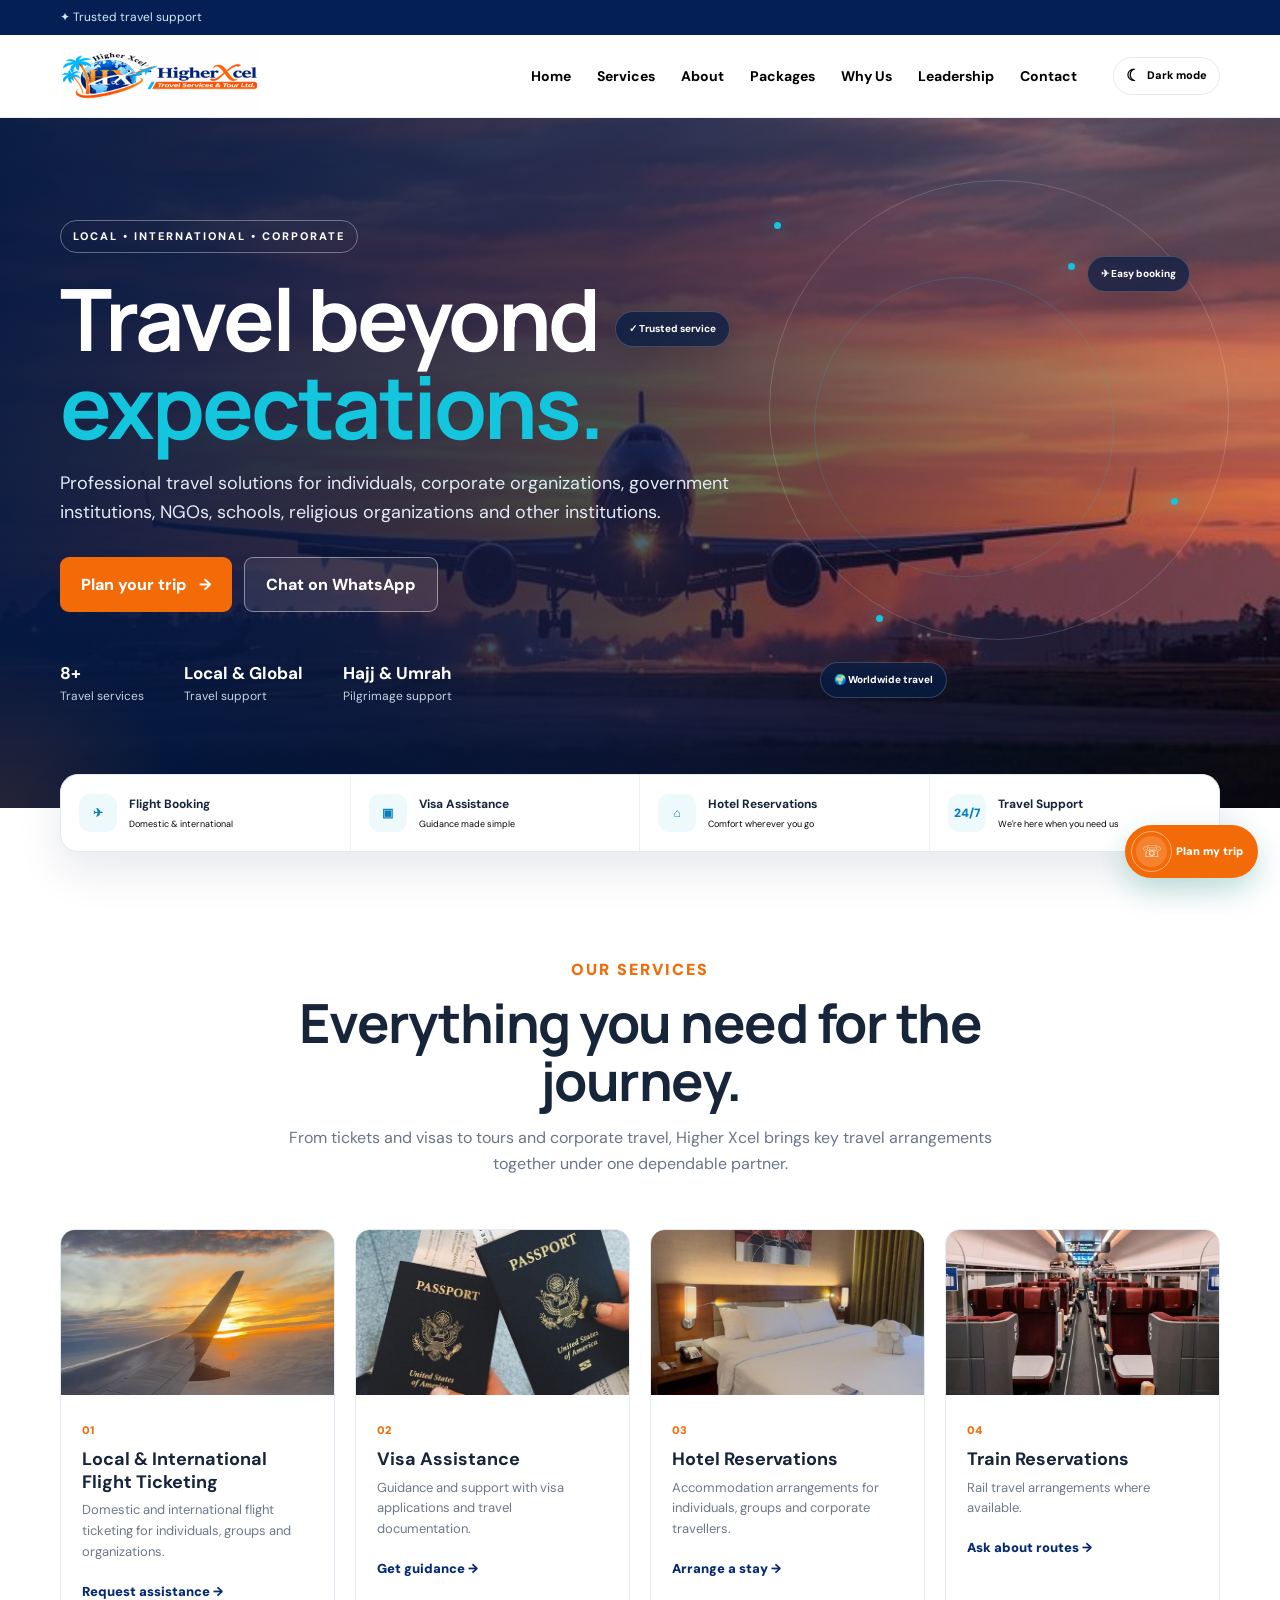
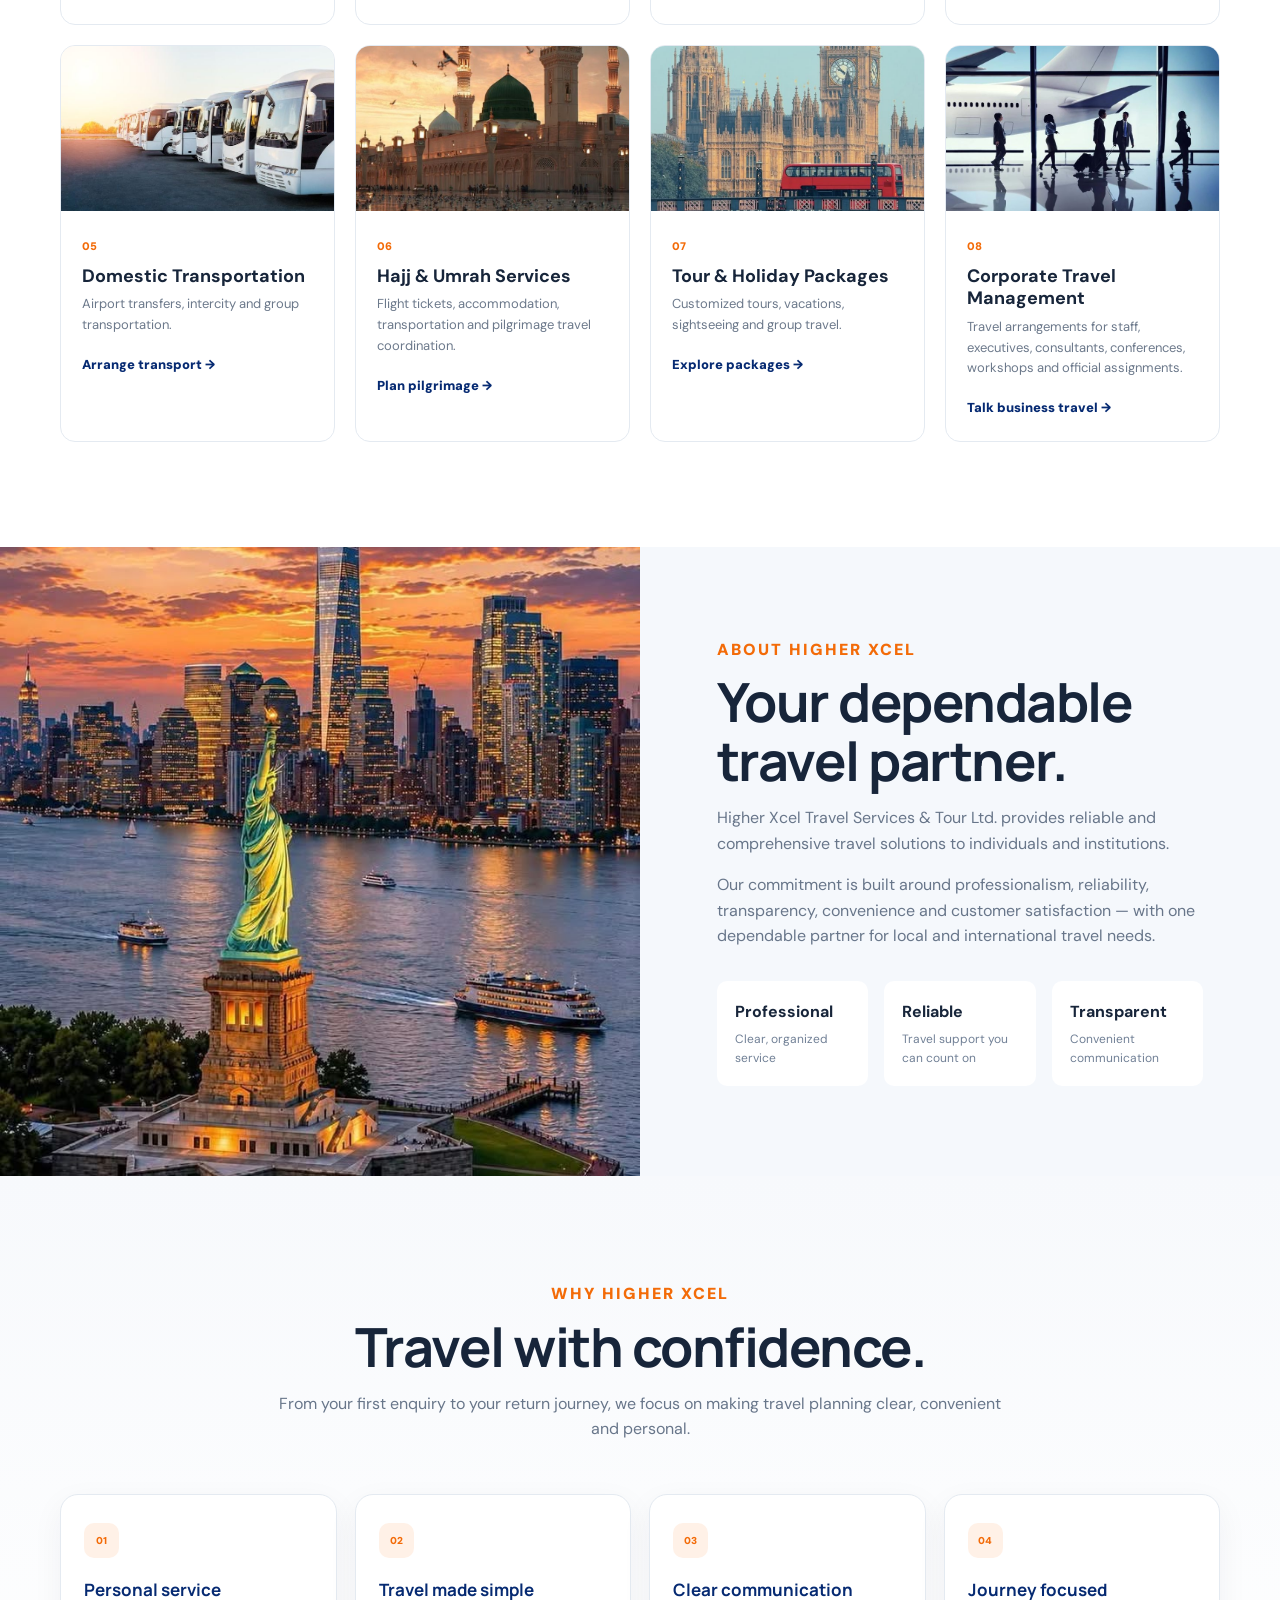
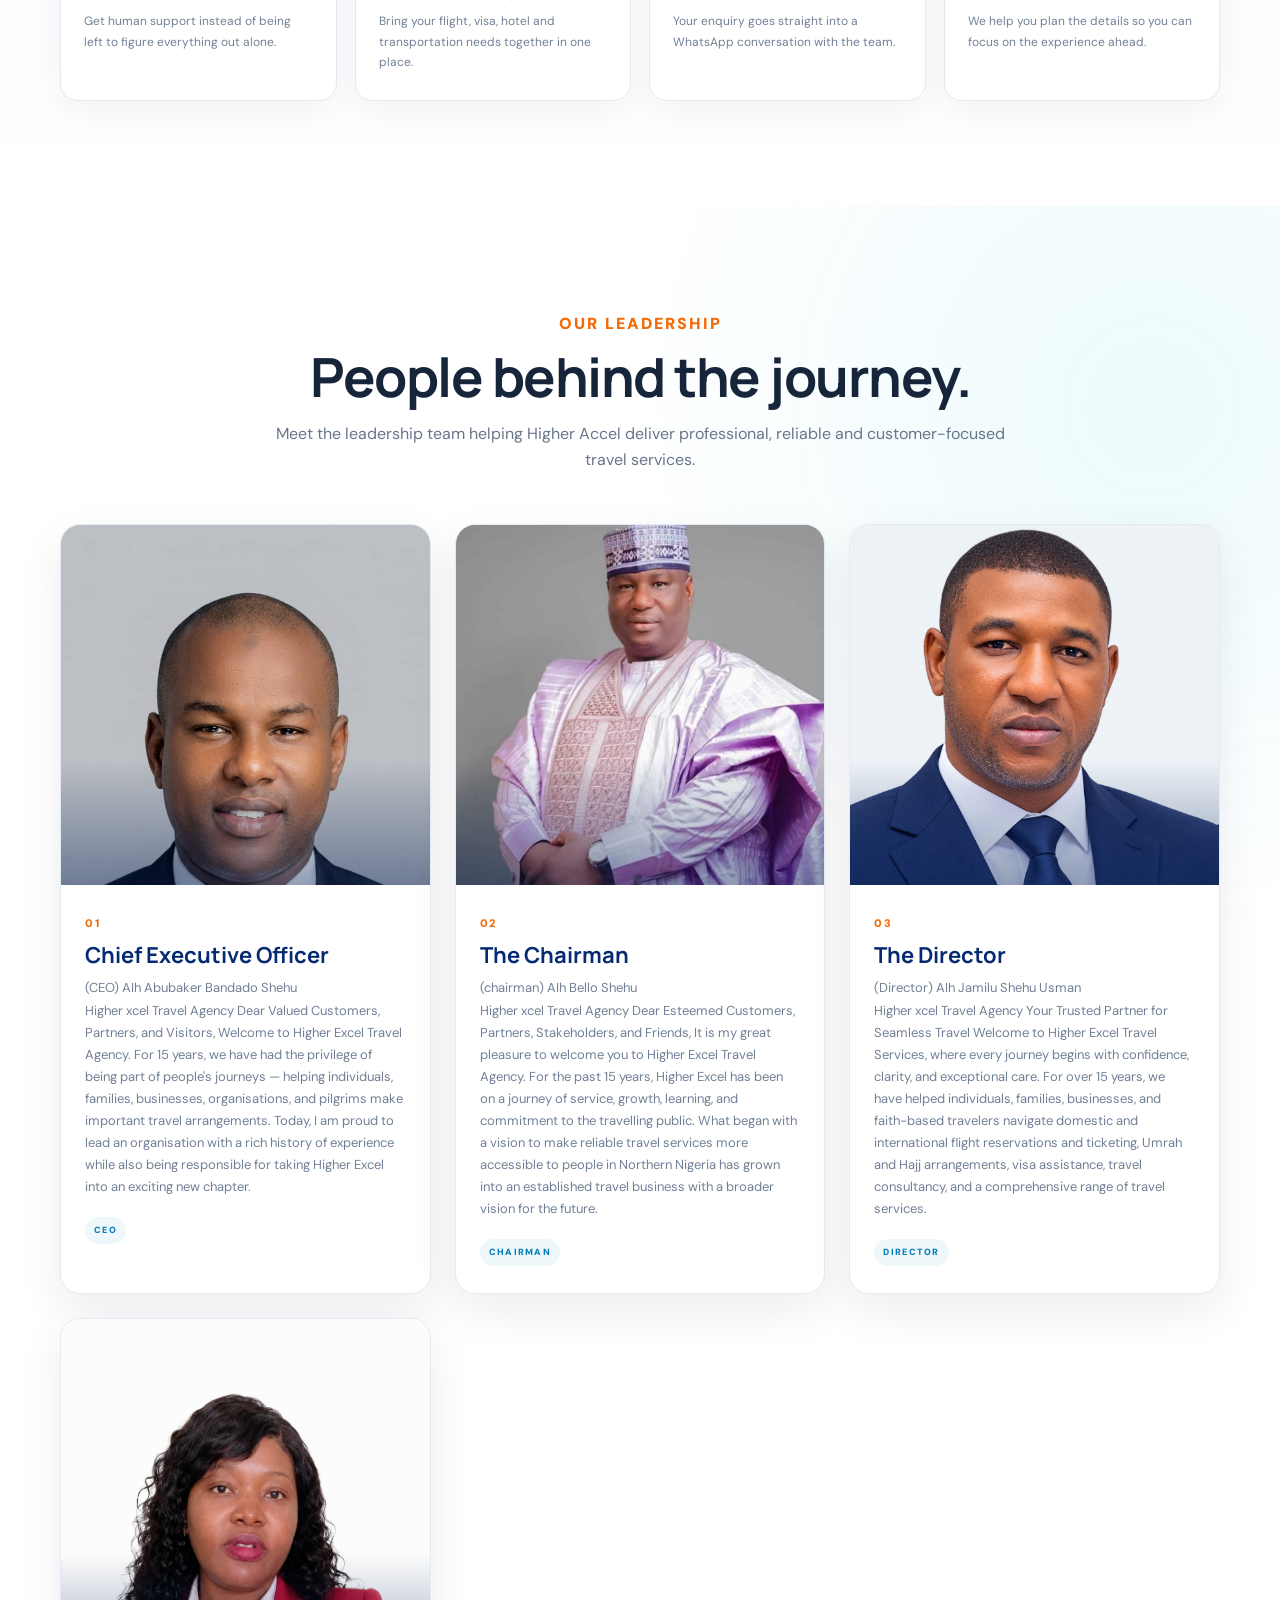
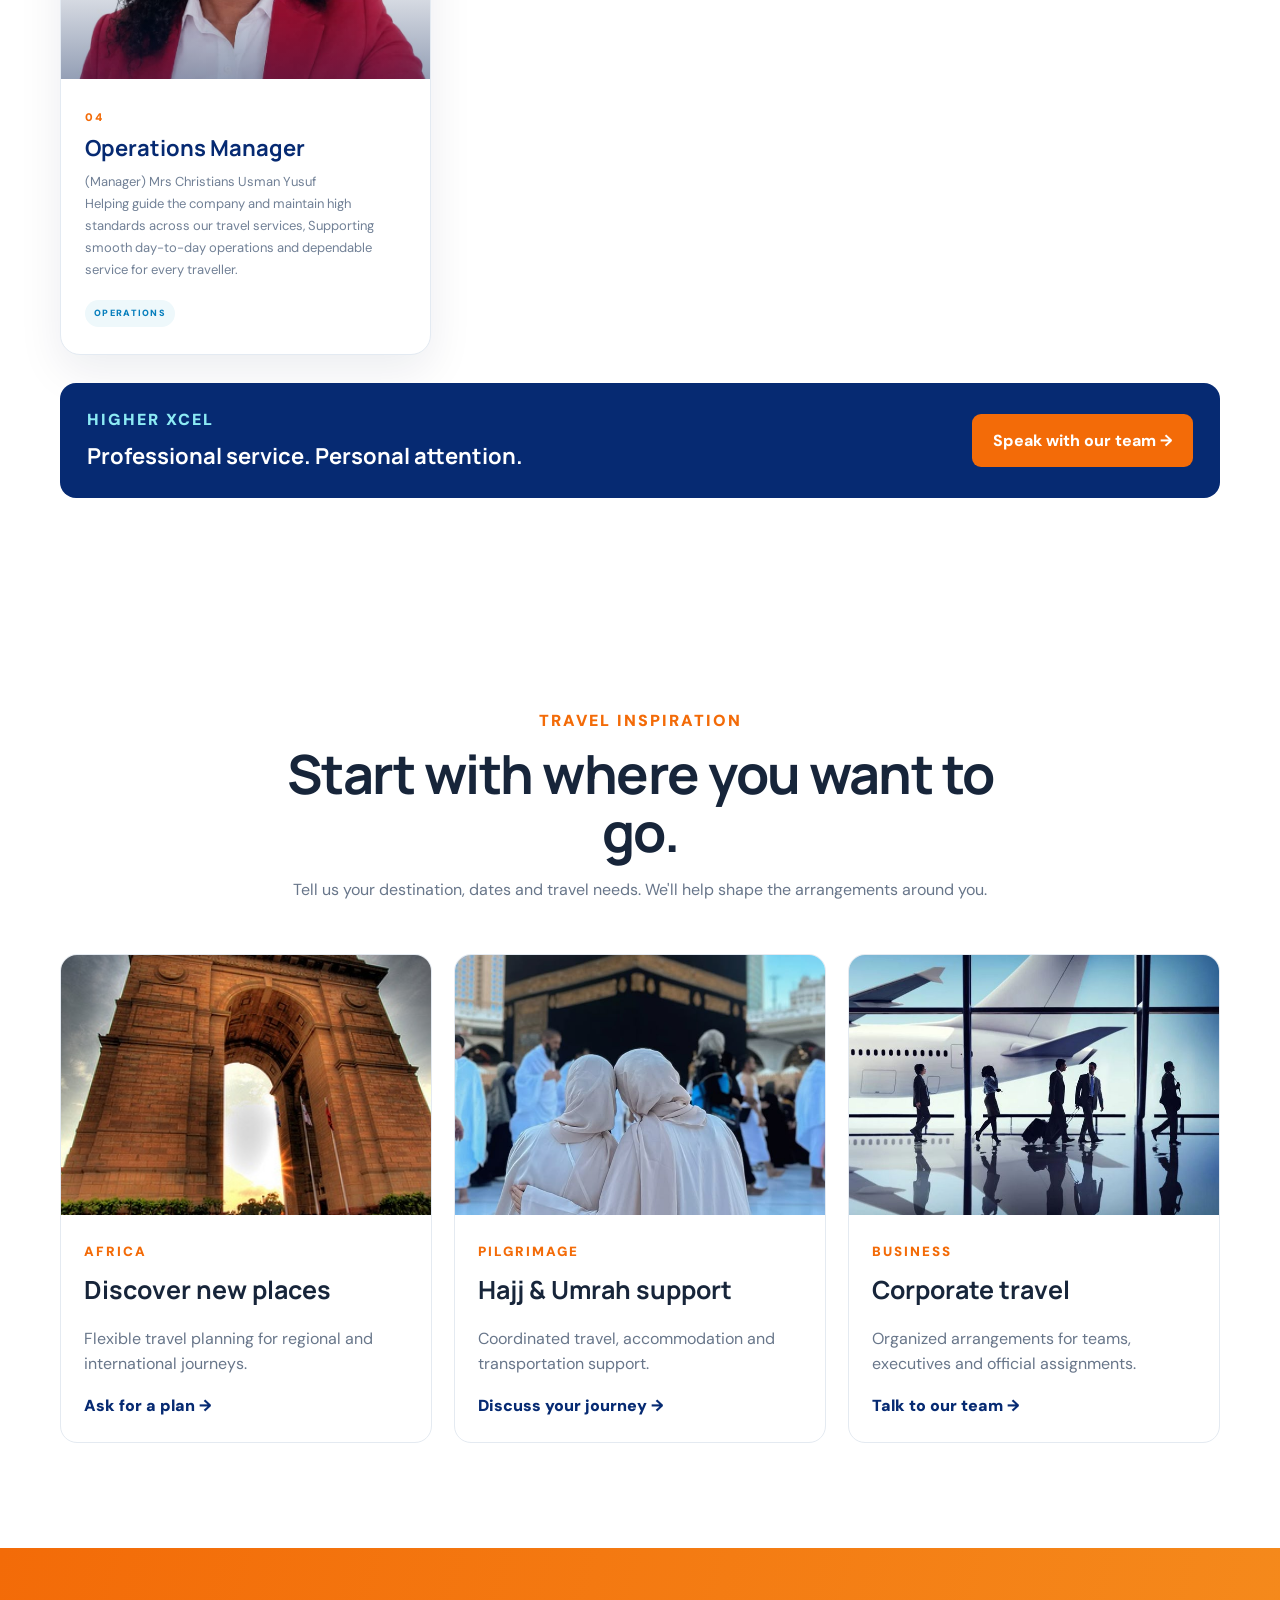
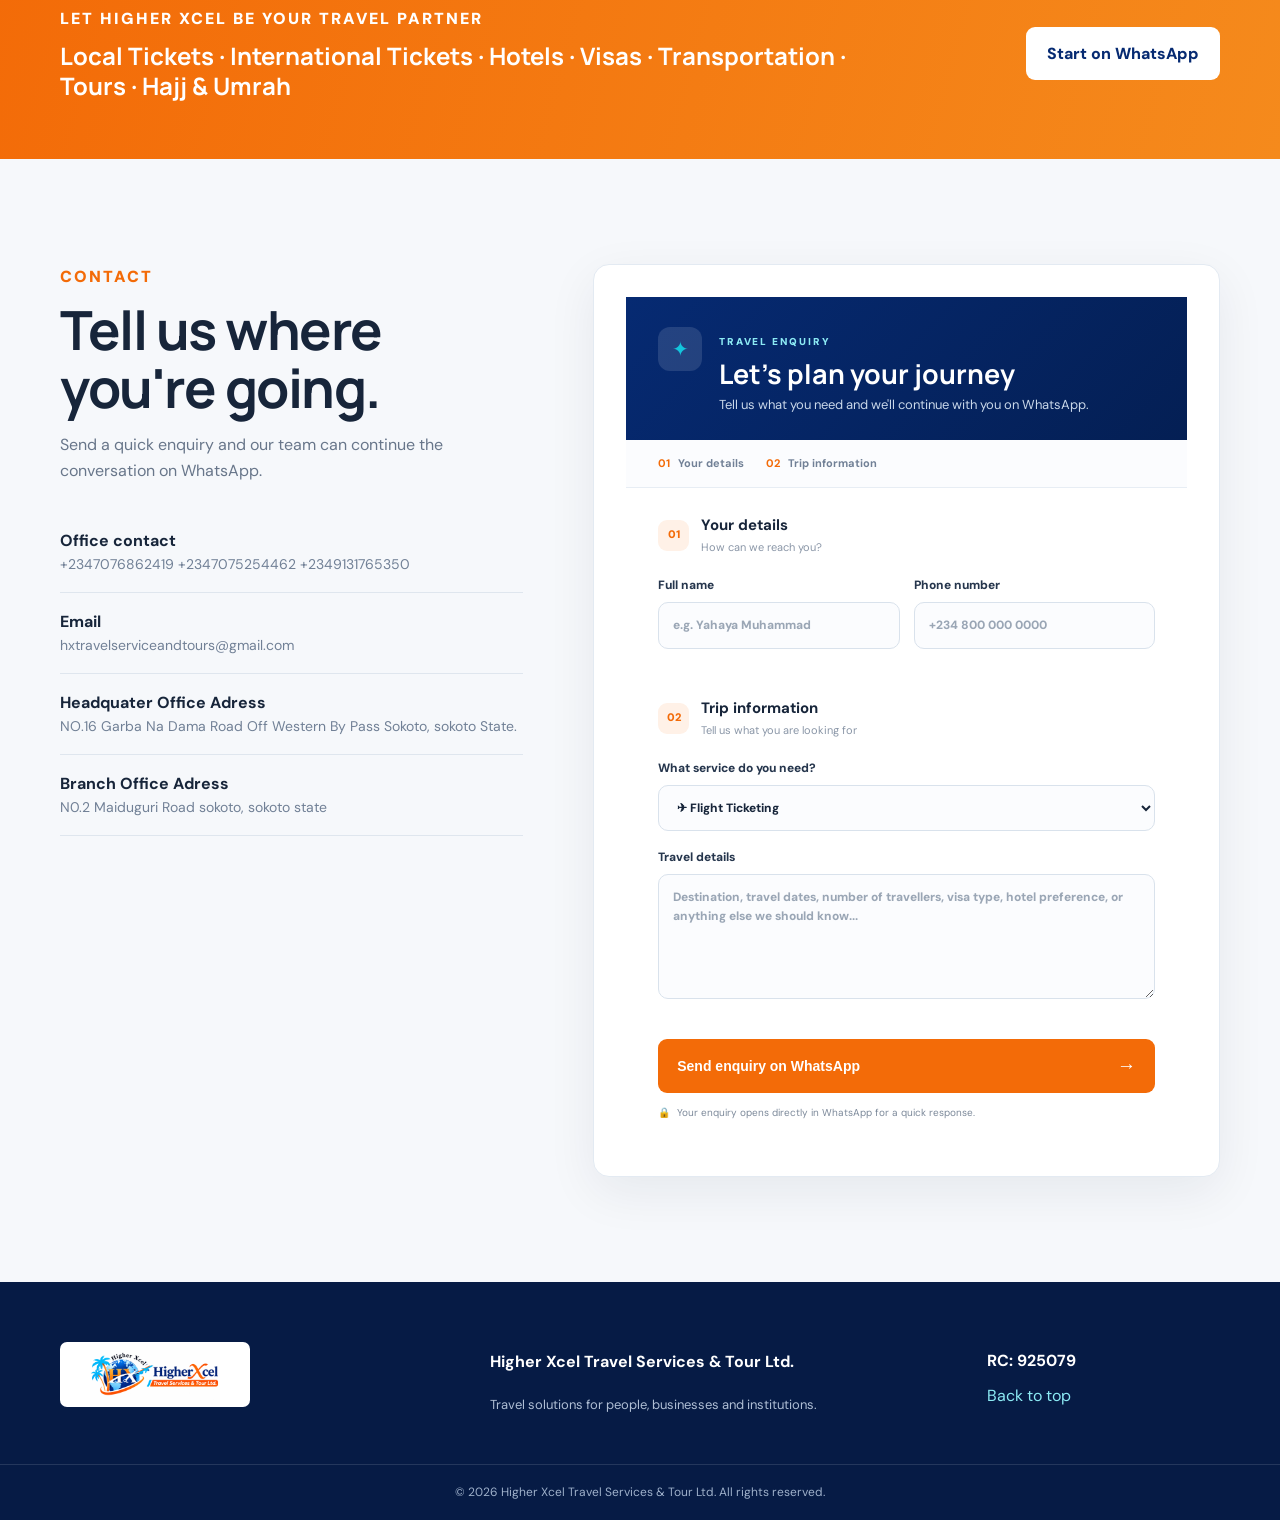
==== commit ba60560f: "Update index.html" ====
--- a/index.html
+++ b/index.html
@@ -237,7 +237,7 @@
             <div class="leader-info">
               <span class="leader-number">01</span>
               <h3>Chief Executive Officer</h3>
-              <p> (CEO) AIh Abubaker Bandado  Shehu <br>  Higher Excel Travel Agency
+              <p> (CEO) AIh Abubaker Bandado  Shehu <br>  Higher xcel Travel Agency
                 Dear Valued Customers, Partners, and Visitors,
                 Welcome to Higher Excel Travel Agency.
                 For 15 years, we have had the privilege of being part of people's journeys — helping individuals,
@@ -256,7 +256,7 @@
             <div class="leader-info">
               <span class="leader-number">02</span>
               <h3>The Chairman</h3>
-              <p> (chairman) AIh Bello Shehu <br> Higher Excel Travel Agency
+              <p> (chairman) AIh Bello Shehu <br> Higher xcel Travel Agency
                 Dear Esteemed Customers, Partners, Stakeholders, and Friends,
                 It is my great pleasure to welcome you to Higher Excel Travel Agency.
                 For the past 15 years, Higher Excel has been on a journey of service, growth, learning, and commitment
@@ -275,7 +275,7 @@
             <div class="leader-info">
               <span class="leader-number">03</span>
               <h3>The Director</h3>
-              <p> (Director) AIh Jamilu Shehu Usman <br> Higher Excel Travel Agency
+              <p> (Director) AIh Jamilu Shehu Usman <br> Higher xcel Travel Agency
              Your Trusted Partner for Seamless Travel
              Welcome to Higher Excel Travel Services, where every journey begins with confidence, clarity, and exceptional care.
             For over 15 years, we have helped individuals, families, businesses, and faith-based travelers navigate domestic and international
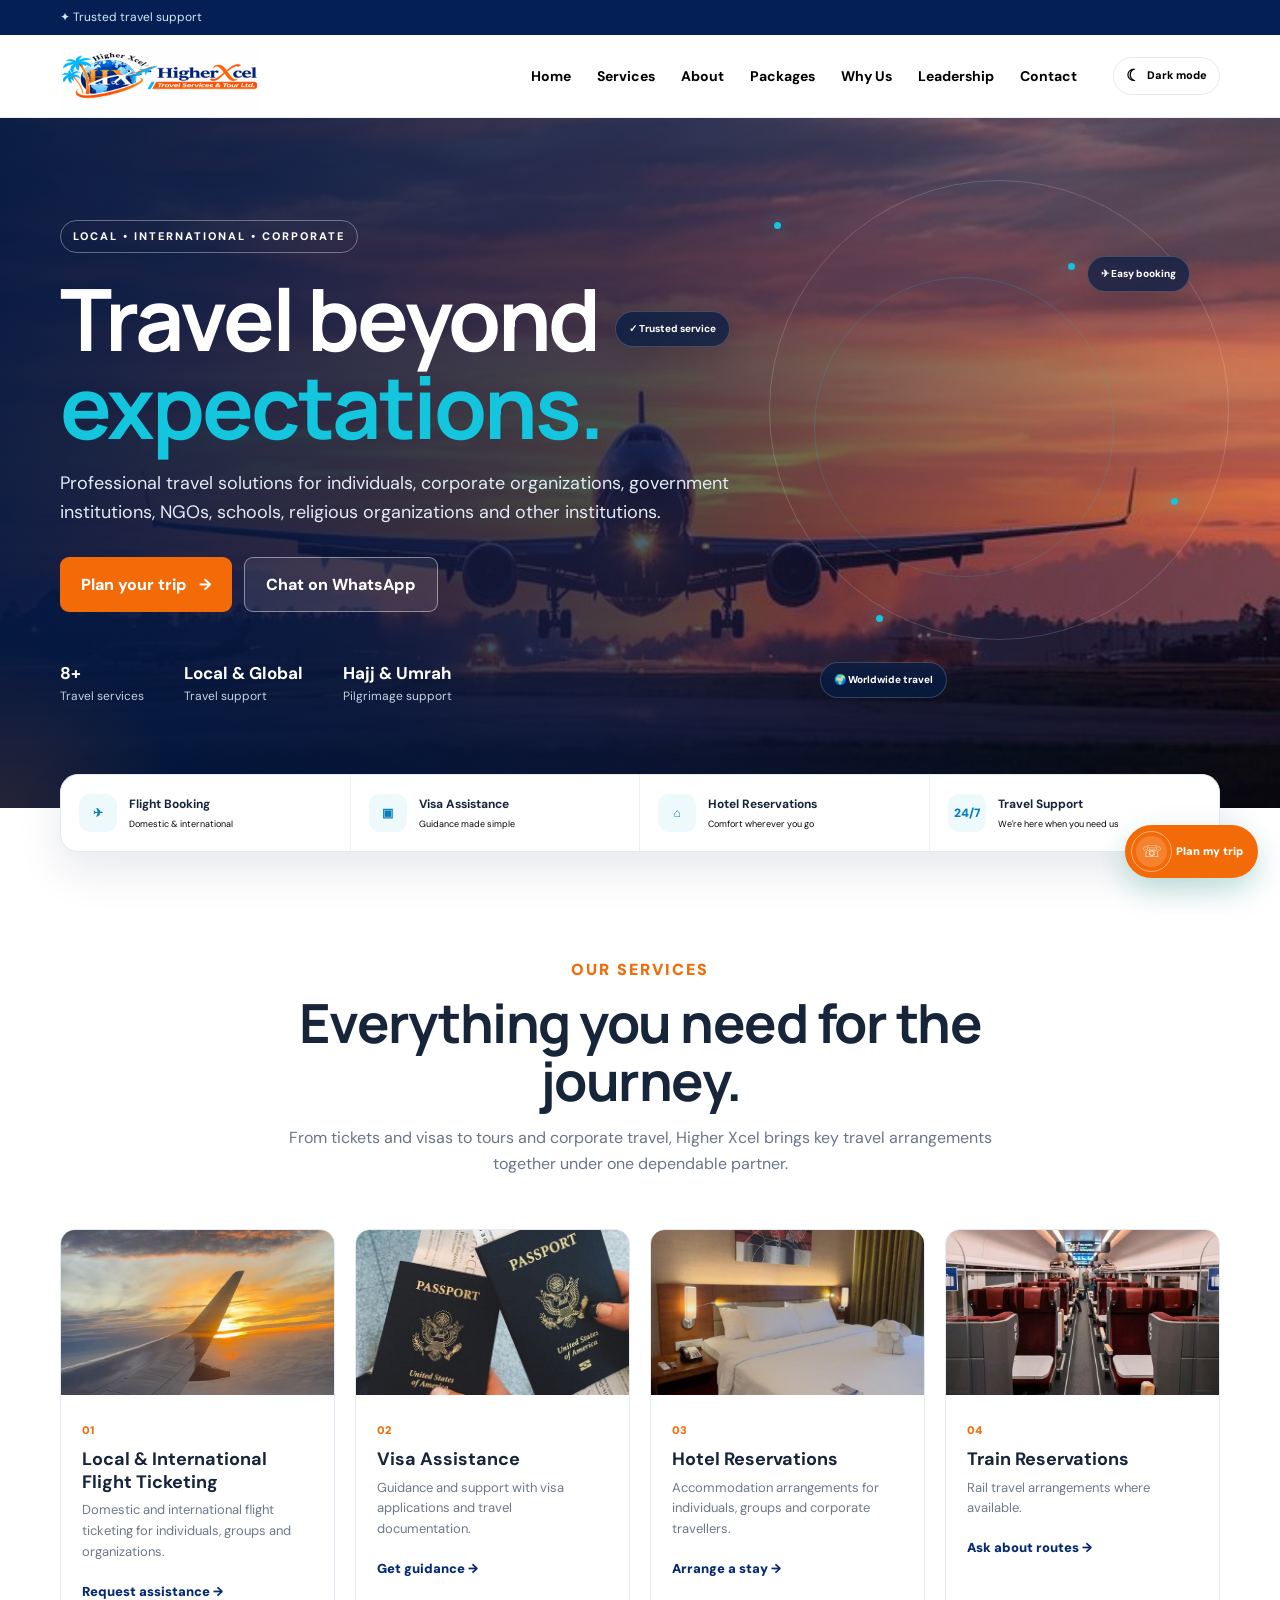
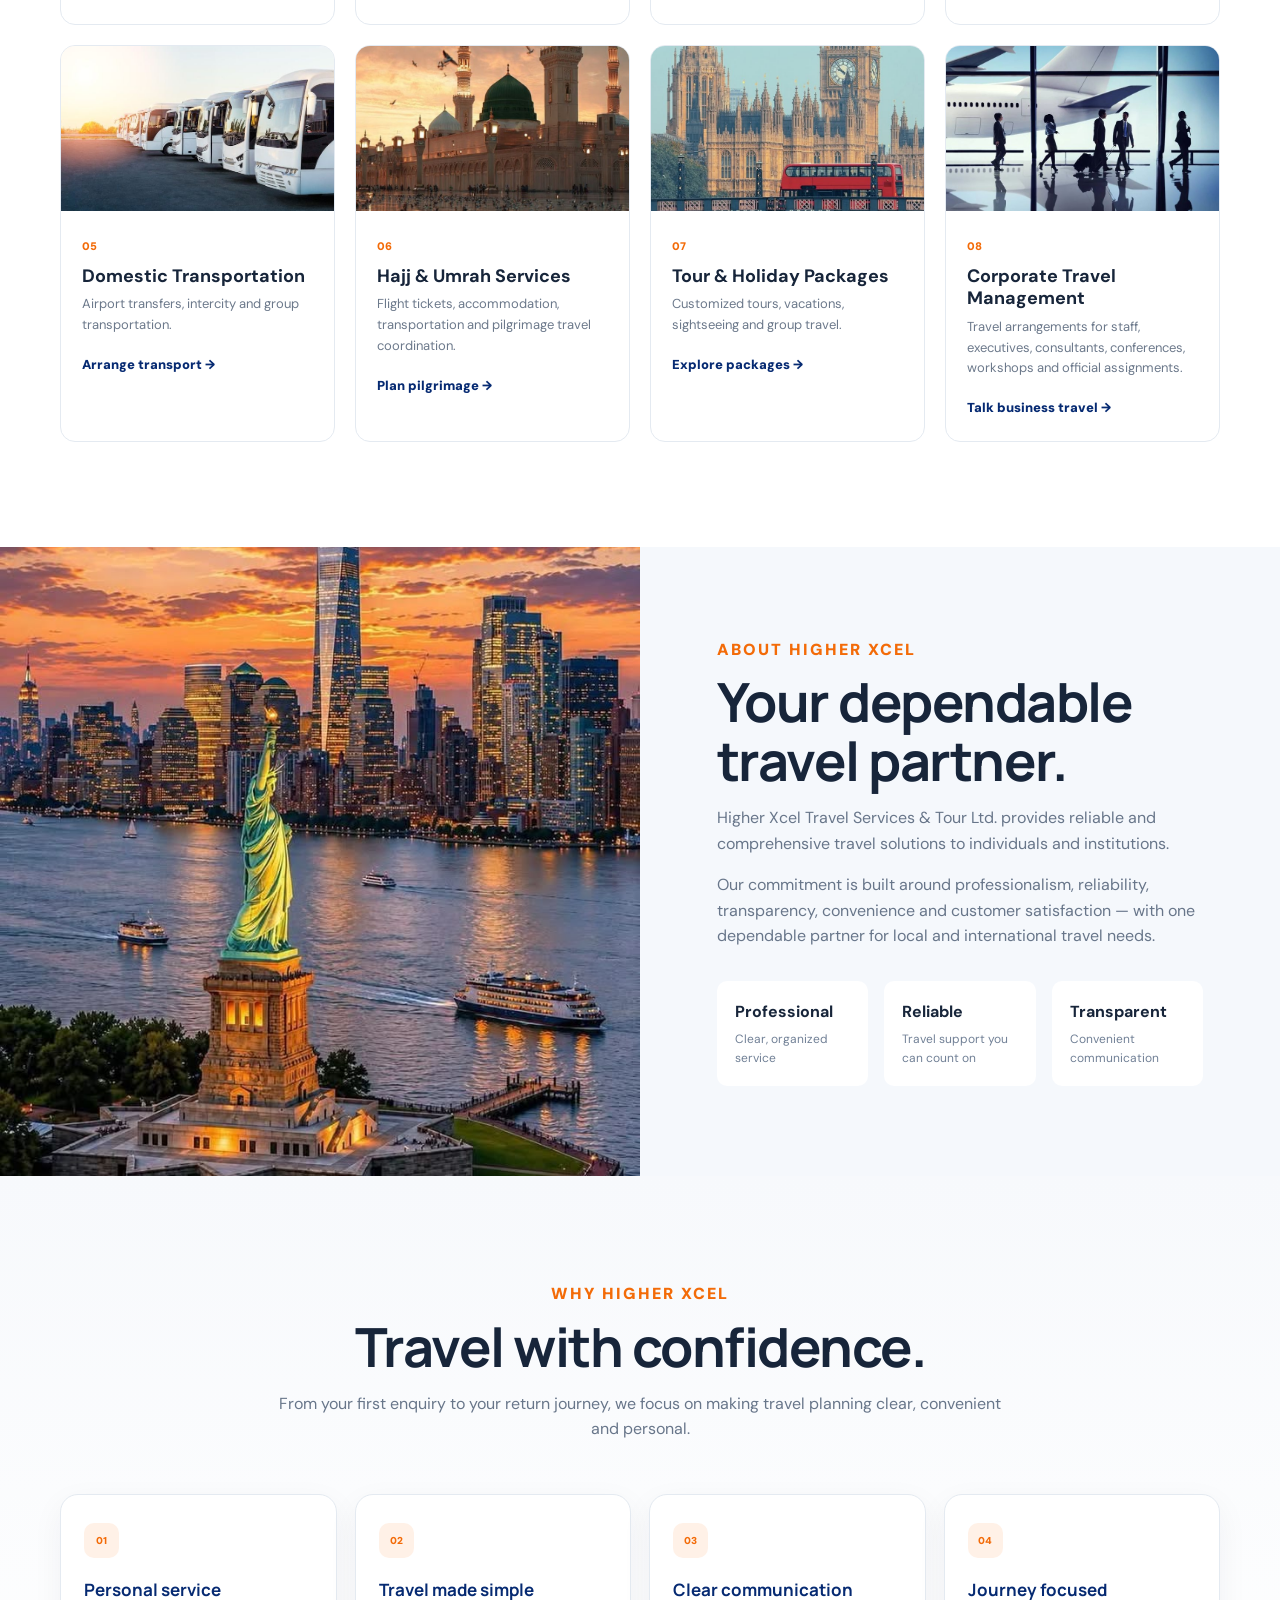
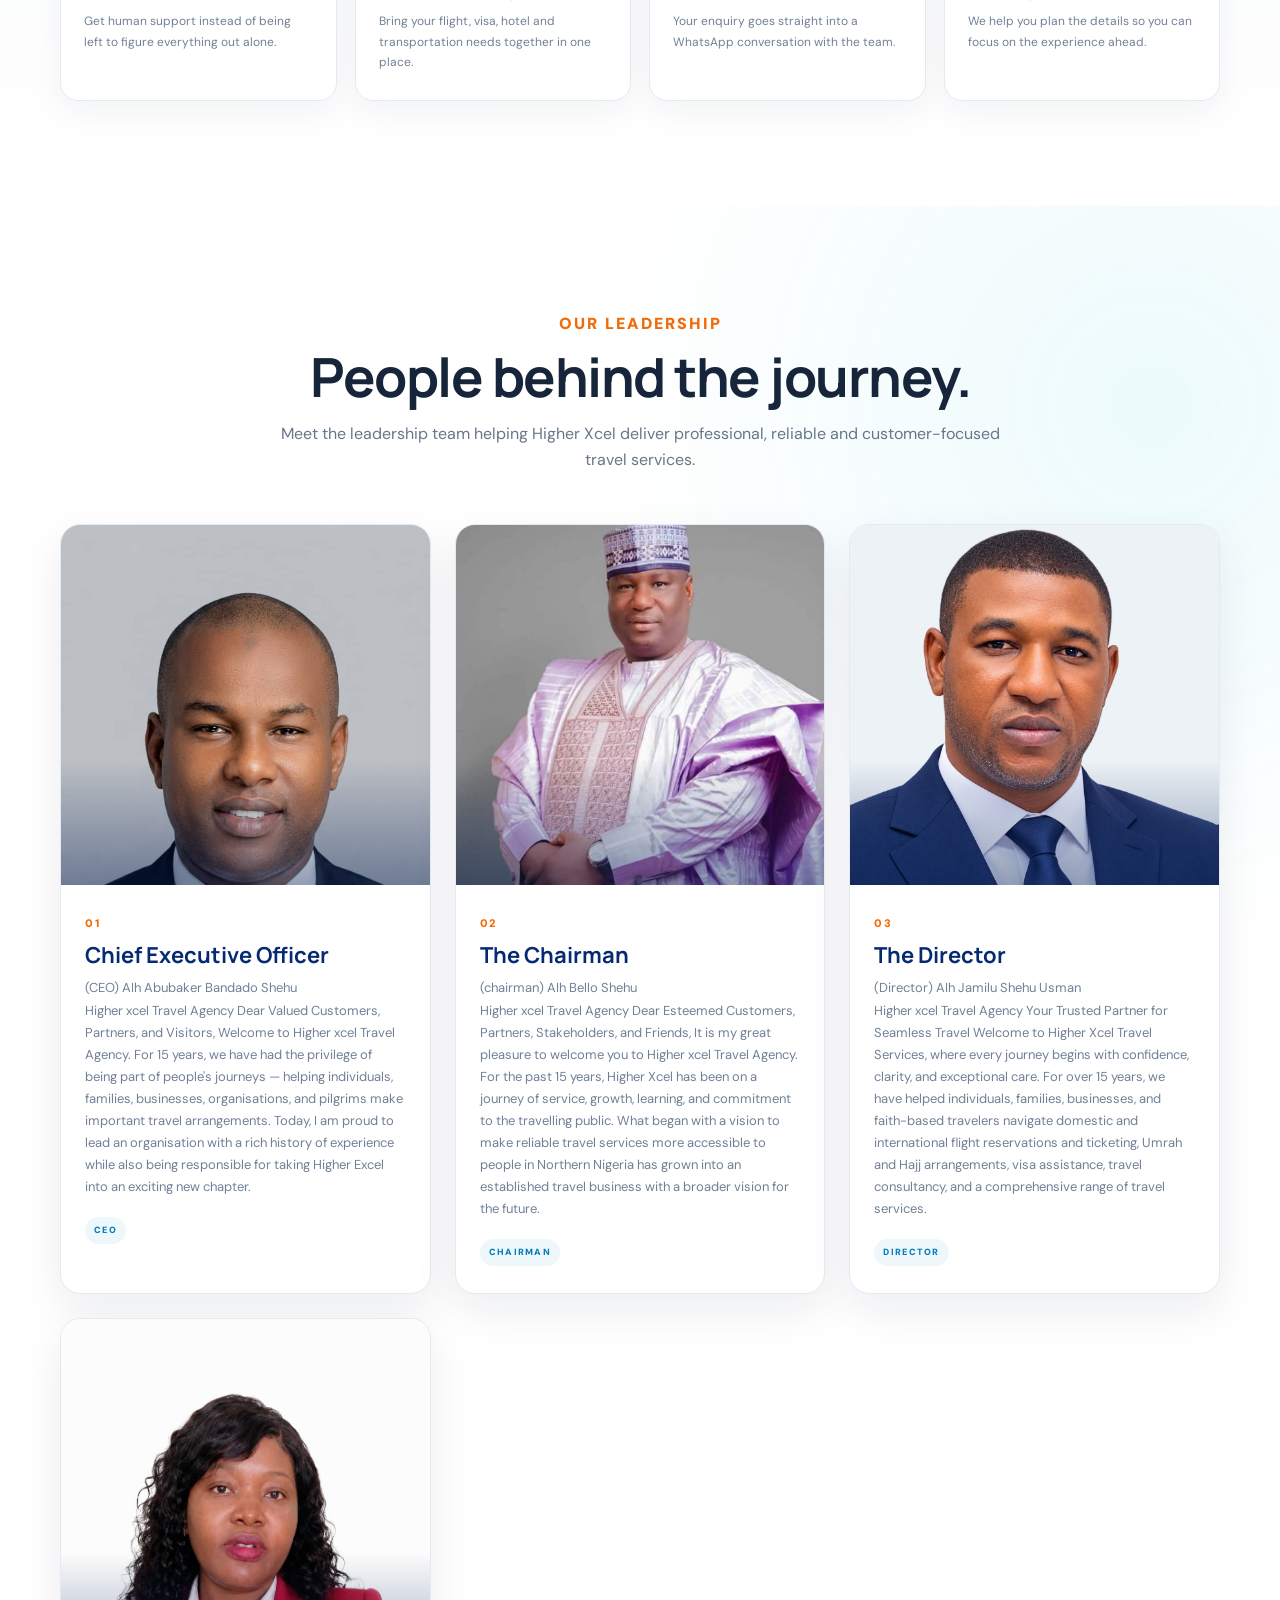
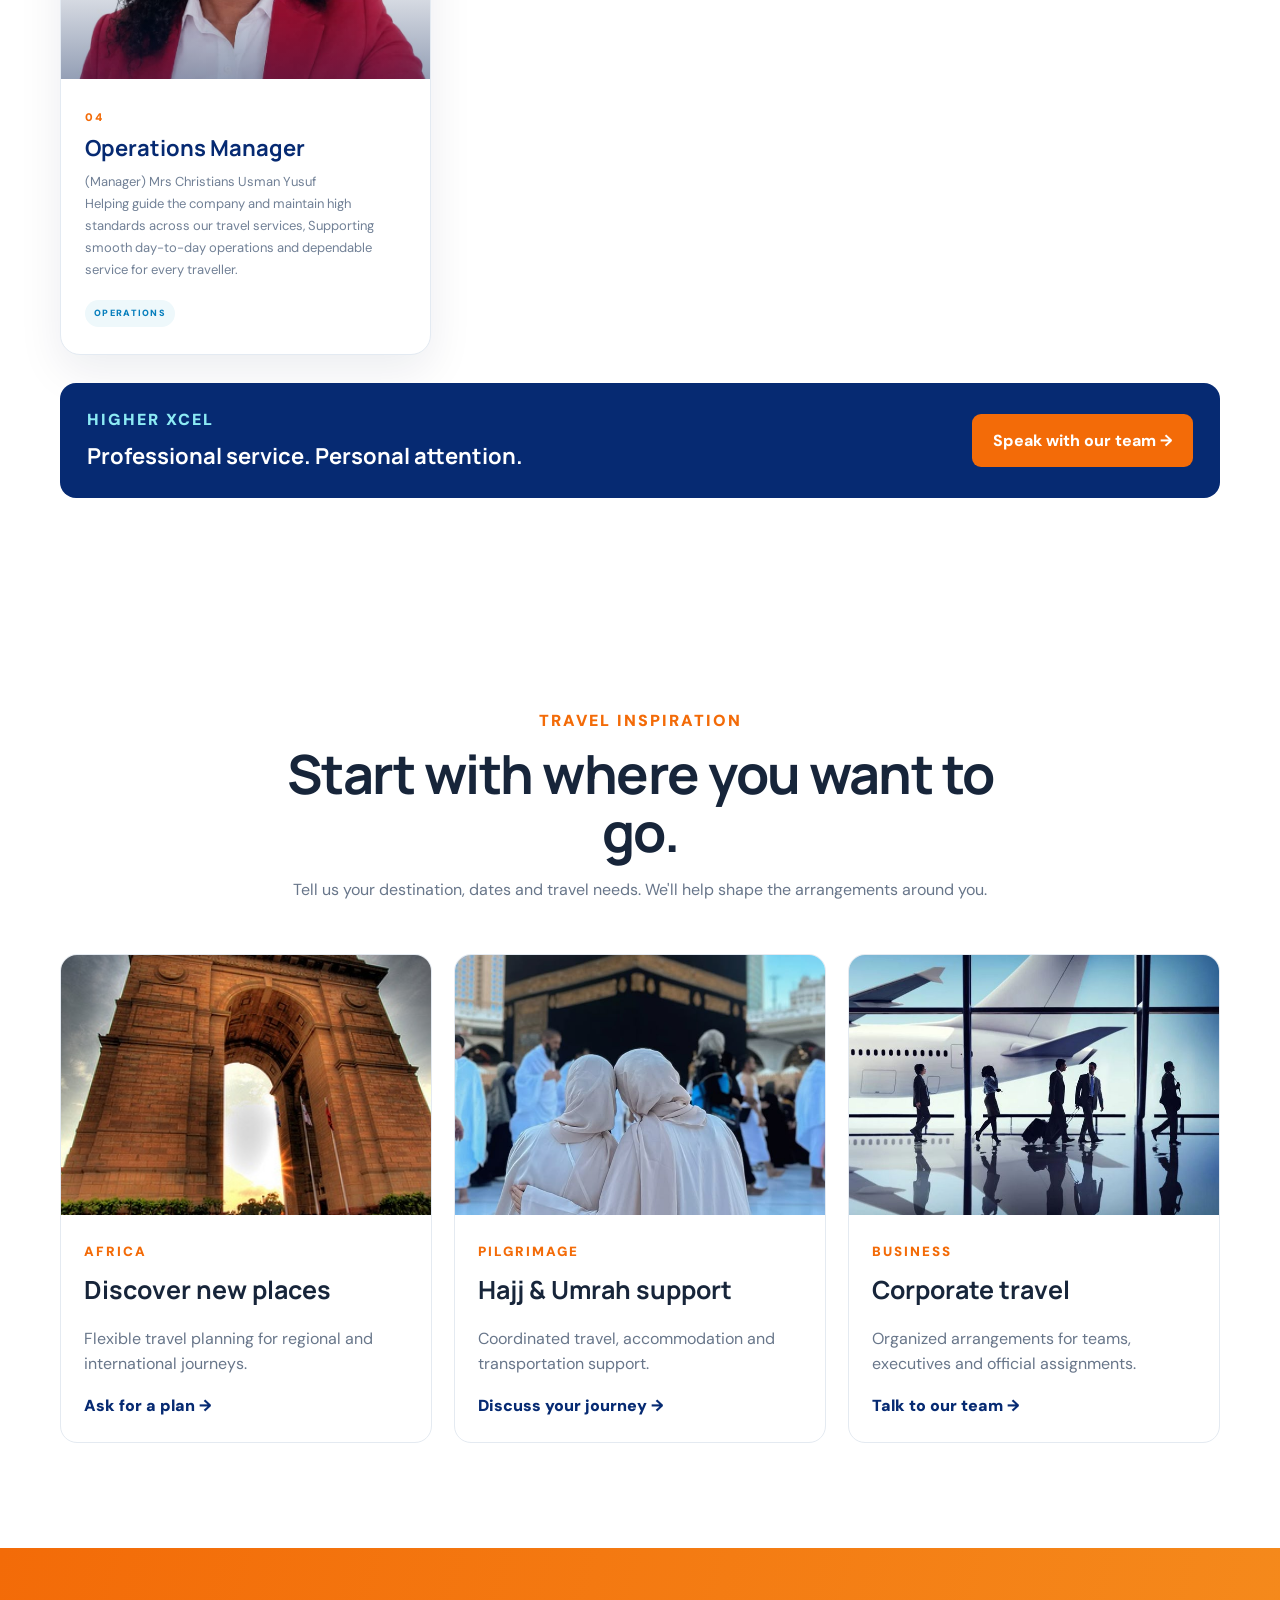
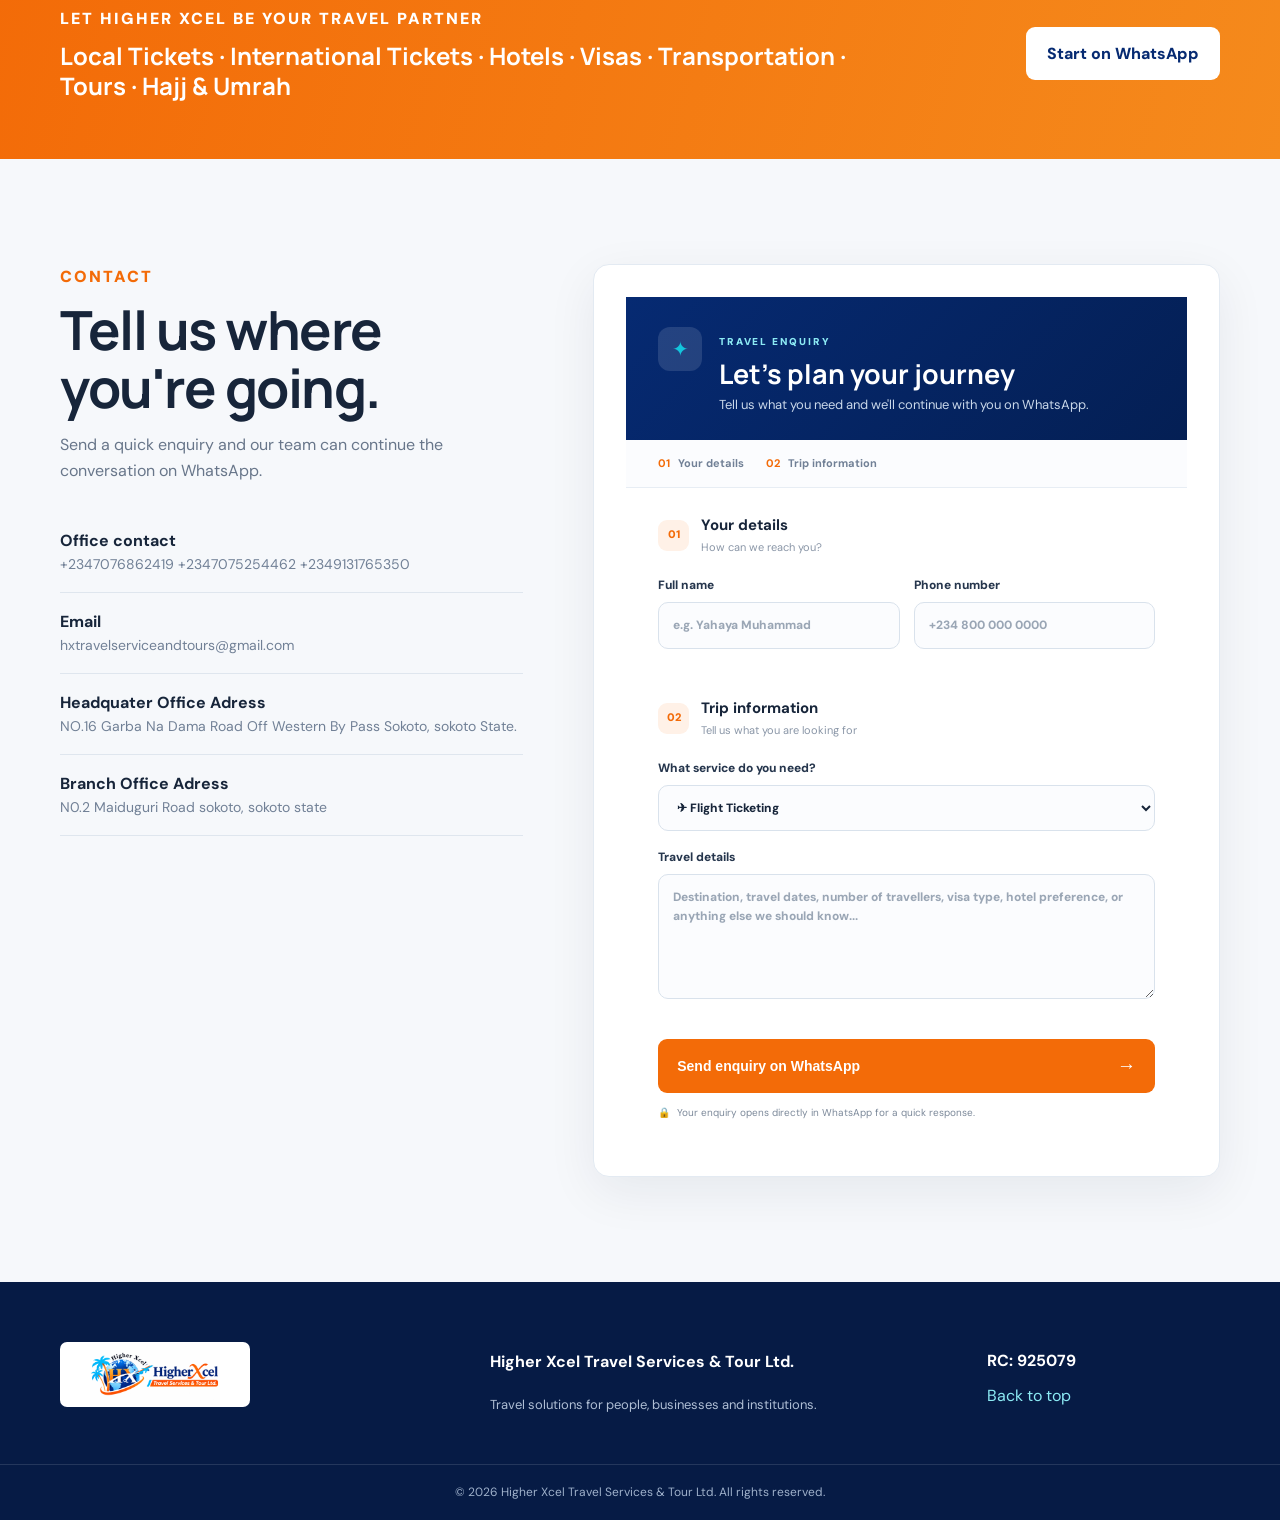
==== commit 9083a91b: "Update index.html" ====
--- a/index.html
+++ b/index.html
@@ -224,7 +224,7 @@
         <div class="section-head reveal">
           <span class="kicker">OUR LEADERSHIP</span>
           <h2>People behind the journey.</h2>
-          <p>Meet the leadership team helping Higher Accel deliver professional, reliable and customer-focused travel
+          <p>Meet the leadership team helping Higher Xcel deliver professional, reliable and customer-focused travel
             services.</p>
         </div>
 
@@ -239,7 +239,7 @@
               <h3>Chief Executive Officer</h3>
               <p> (CEO) AIh Abubaker Bandado  Shehu <br>  Higher xcel Travel Agency
                 Dear Valued Customers, Partners, and Visitors,
-                Welcome to Higher Excel Travel Agency.
+                Welcome to Higher xcel Travel Agency.
                 For 15 years, we have had the privilege of being part of people's journeys — helping individuals,
                 families, businesses, organisations, and pilgrims make important travel arrangements.
                 Today, I am proud to lead an organisation with a rich history of experience while also being responsible
@@ -258,8 +258,8 @@
               <h3>The Chairman</h3>
               <p> (chairman) AIh Bello Shehu <br> Higher xcel Travel Agency
                 Dear Esteemed Customers, Partners, Stakeholders, and Friends,
-                It is my great pleasure to welcome you to Higher Excel Travel Agency.
-                For the past 15 years, Higher Excel has been on a journey of service, growth, learning, and commitment
+                It is my great pleasure to welcome you to Higher xcel Travel Agency.
+                For the past 15 years, Higher Xcel has been on a journey of service, growth, learning, and commitment
                 to the travelling public. What began with a vision to make reliable travel services more accessible to
                 people in Northern Nigeria has grown into an established travel business with a broader vision for the
                 future.
@@ -277,7 +277,7 @@
               <h3>The Director</h3>
               <p> (Director) AIh Jamilu Shehu Usman <br> Higher xcel Travel Agency
              Your Trusted Partner for Seamless Travel
-             Welcome to Higher Excel Travel Services, where every journey begins with confidence, clarity, and exceptional care.
+             Welcome to Higher Xcel Travel Services, where every journey begins with confidence, clarity, and exceptional care.
             For over 15 years, we have helped individuals, families, businesses, and faith-based travelers navigate domestic and international
                 flight reservations and ticketing, Umrah and Hajj arrangements, visa assistance, travel consultancy,
                and a comprehensive range of travel services.
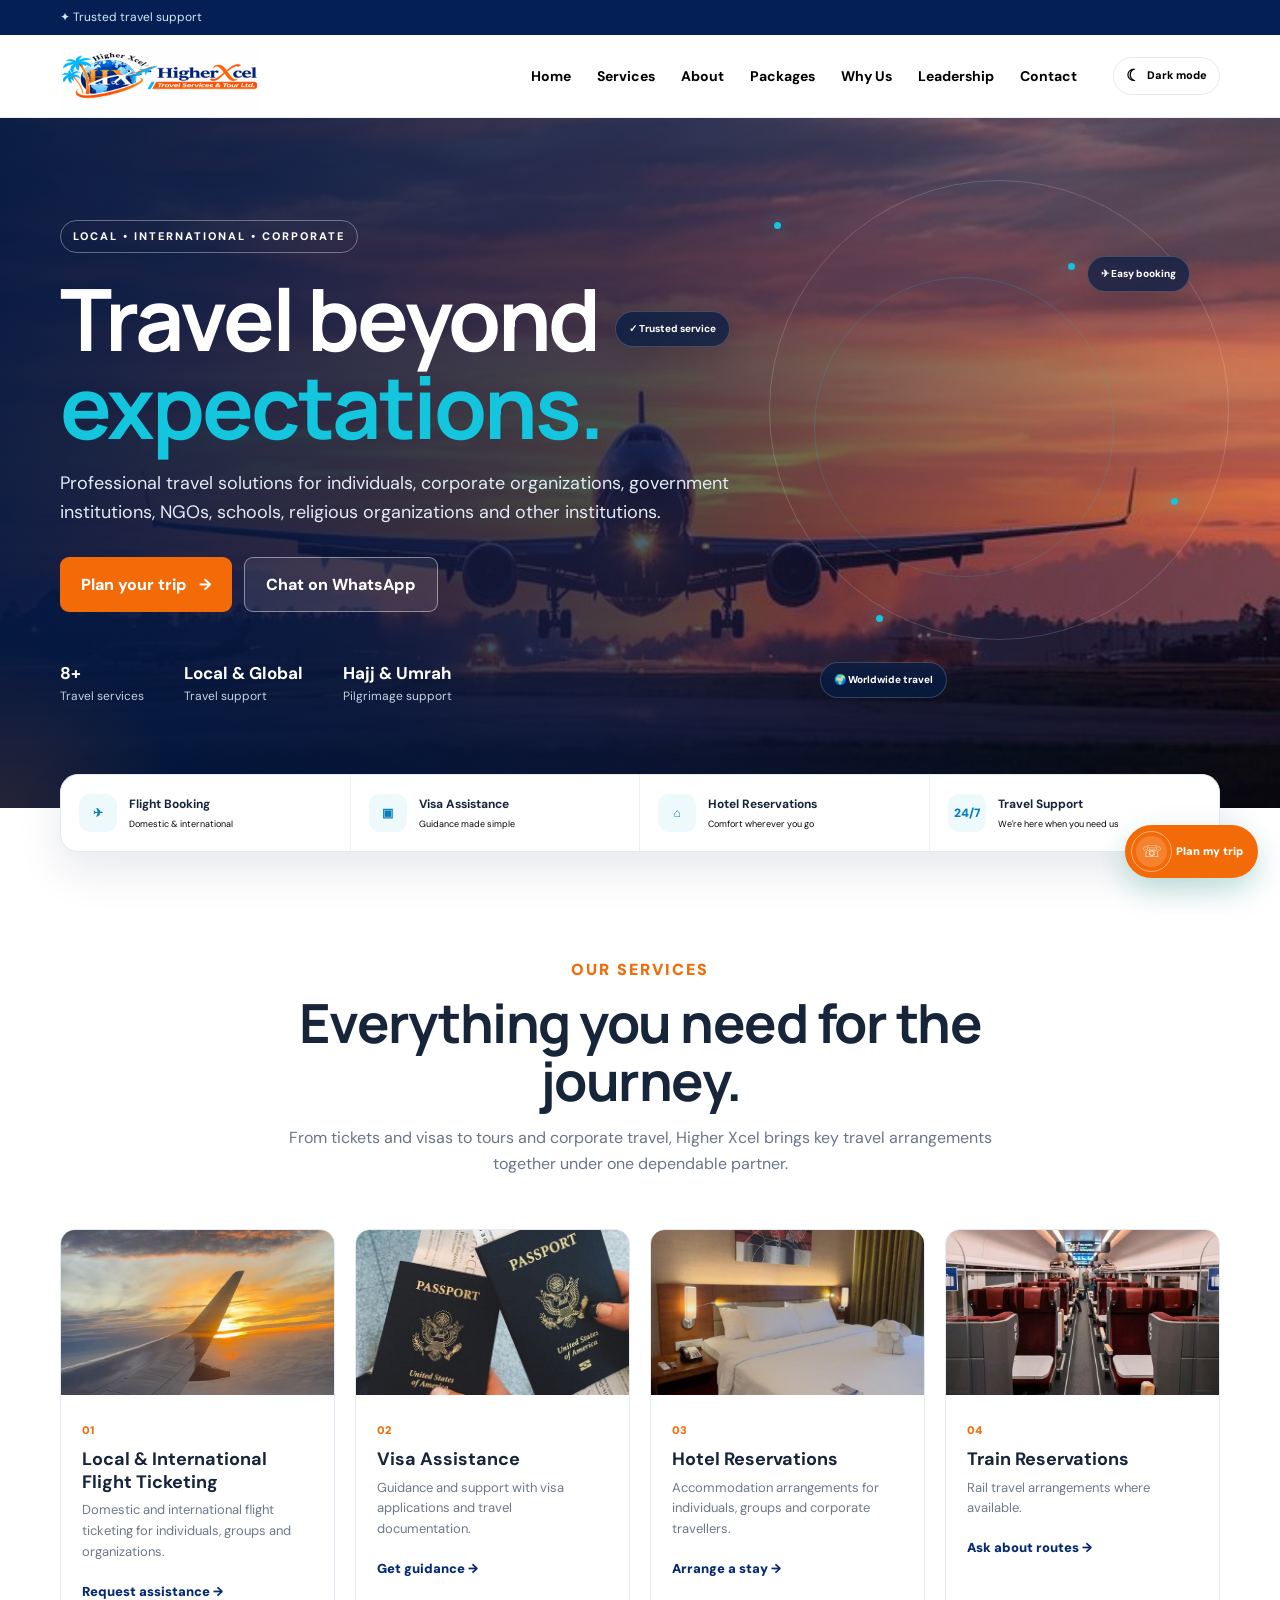
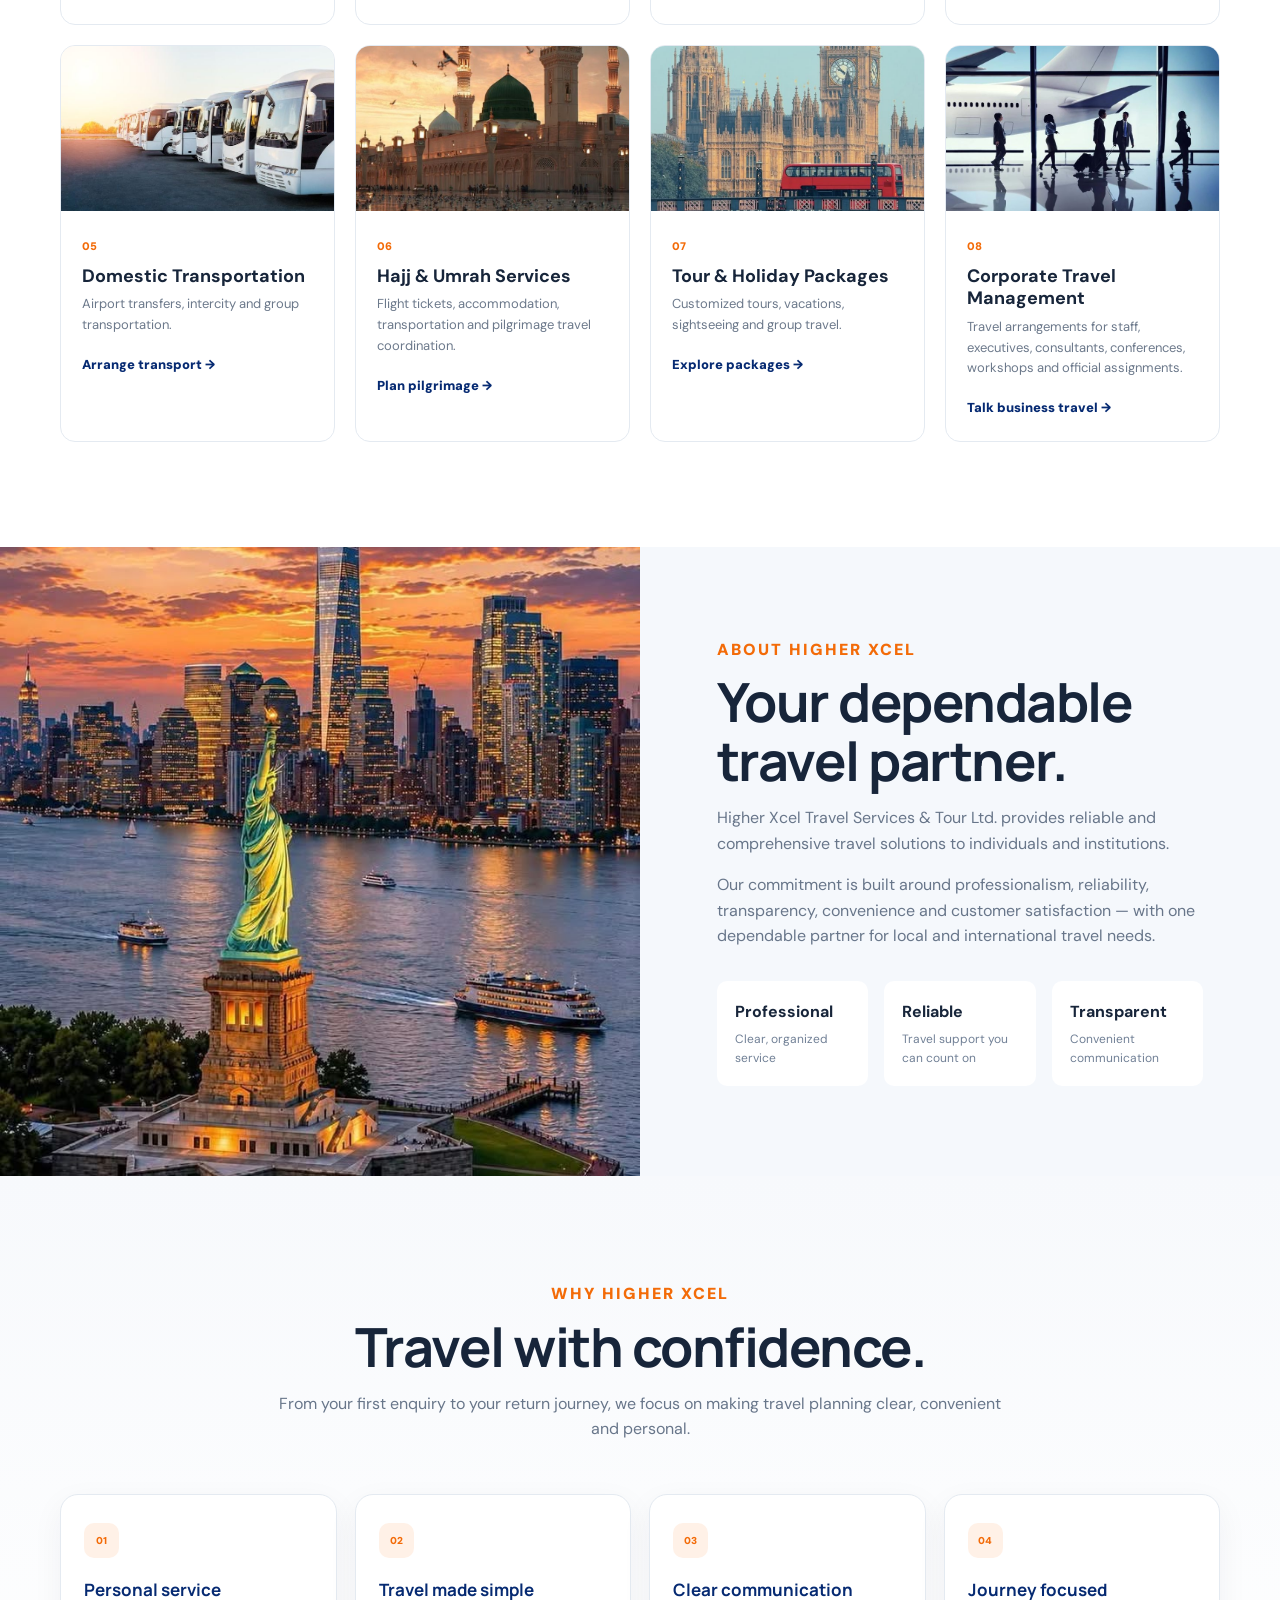
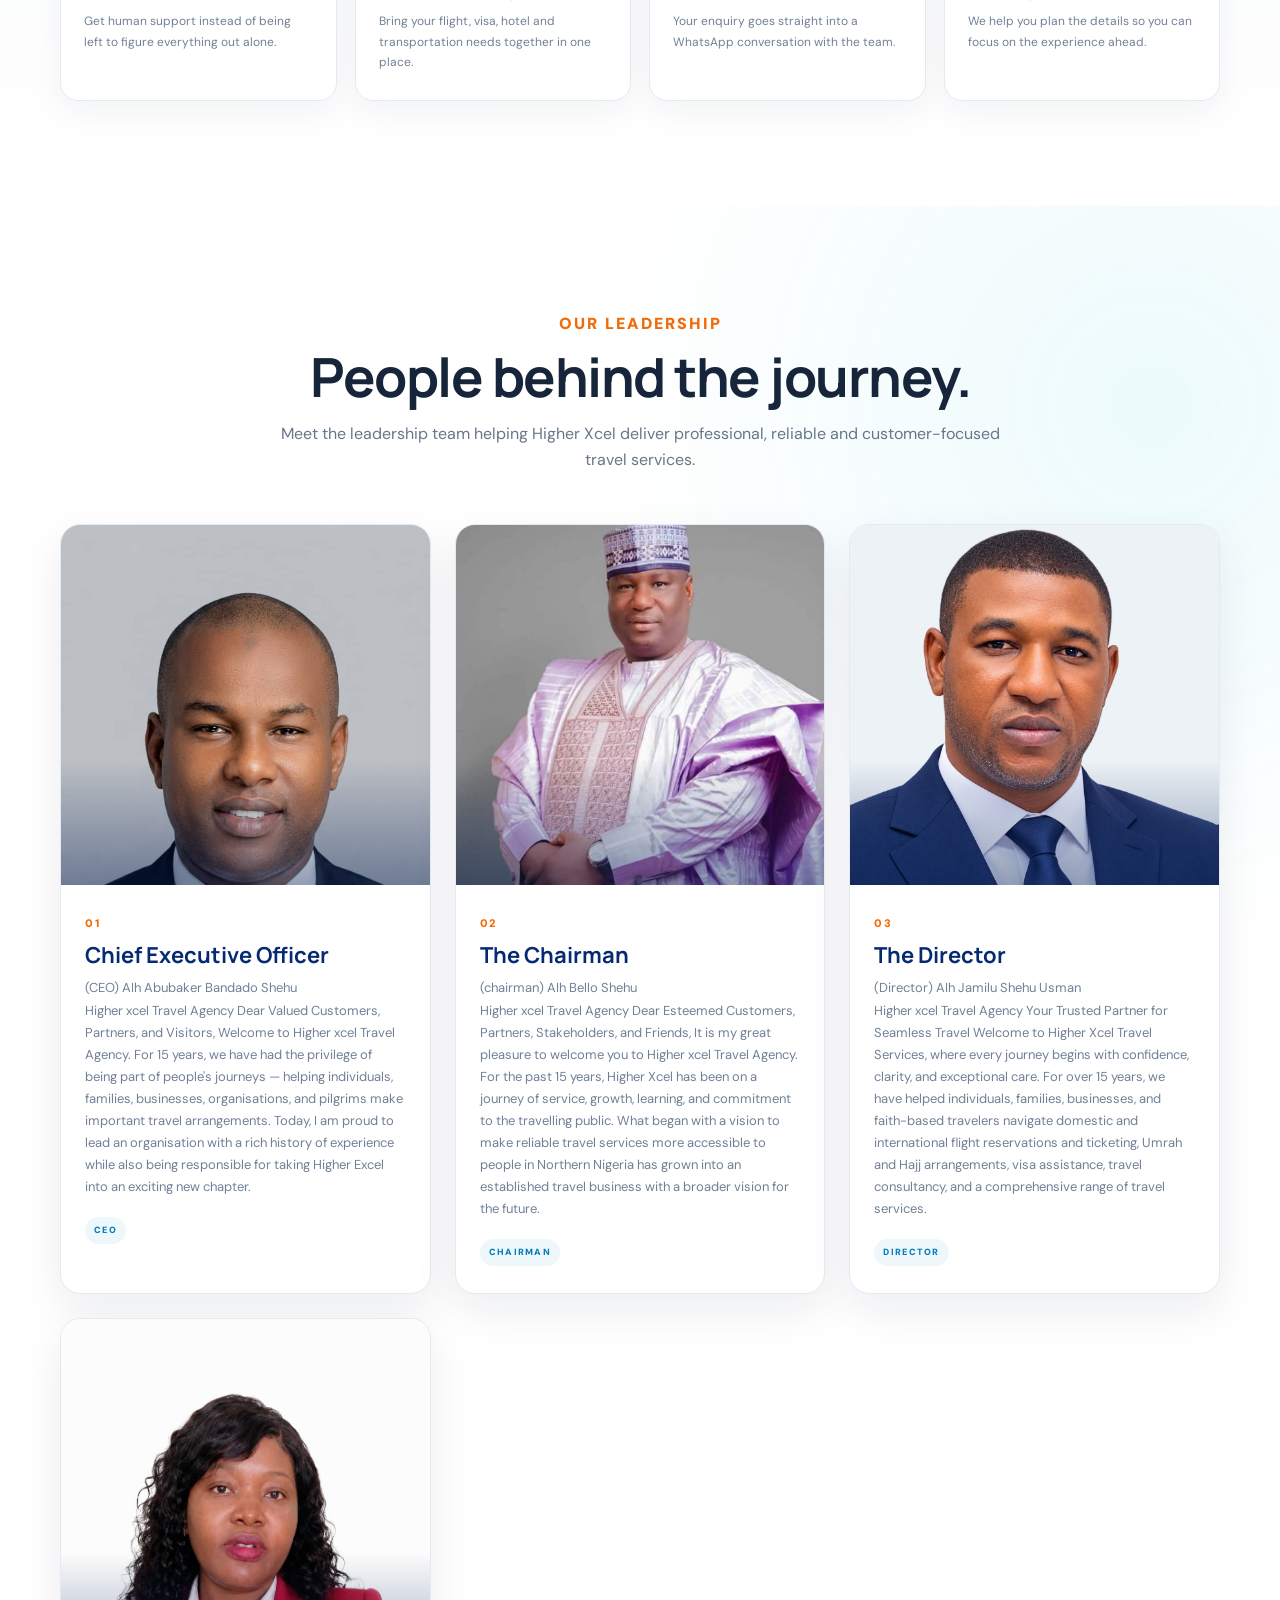
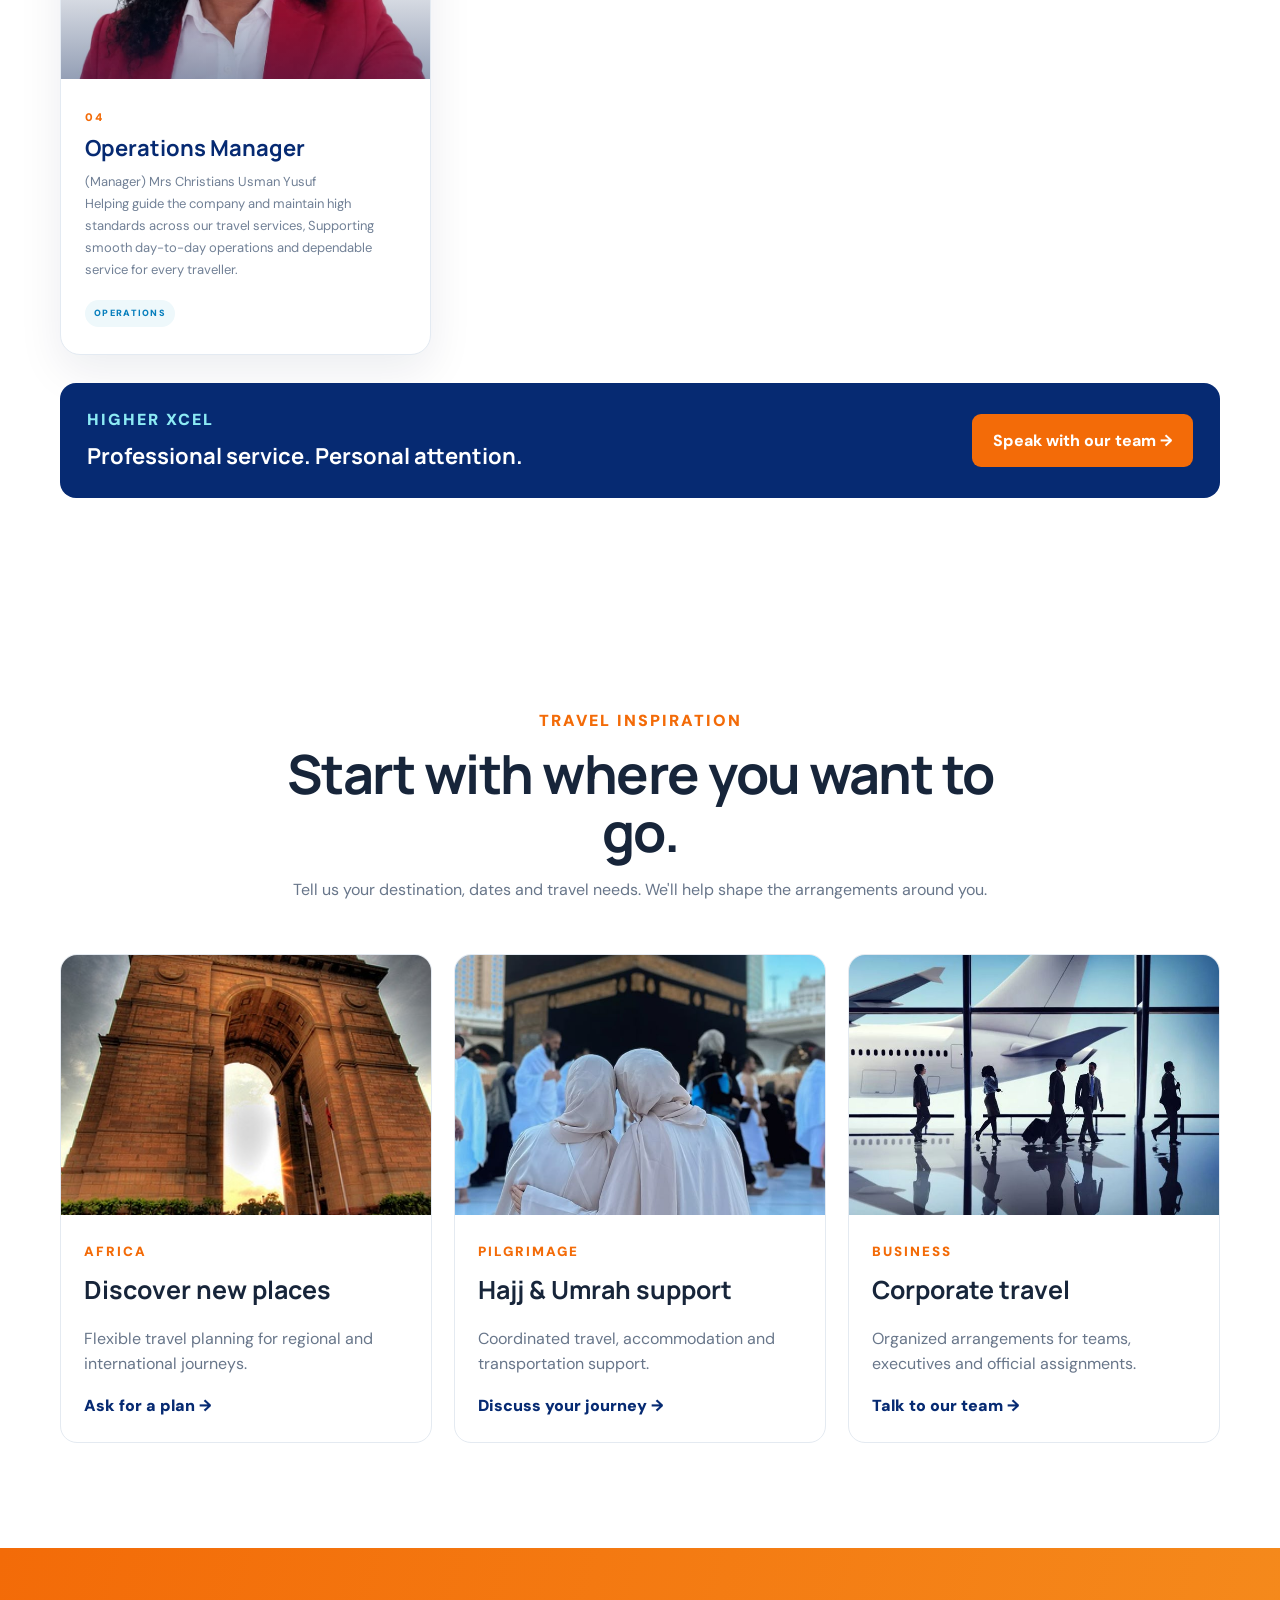
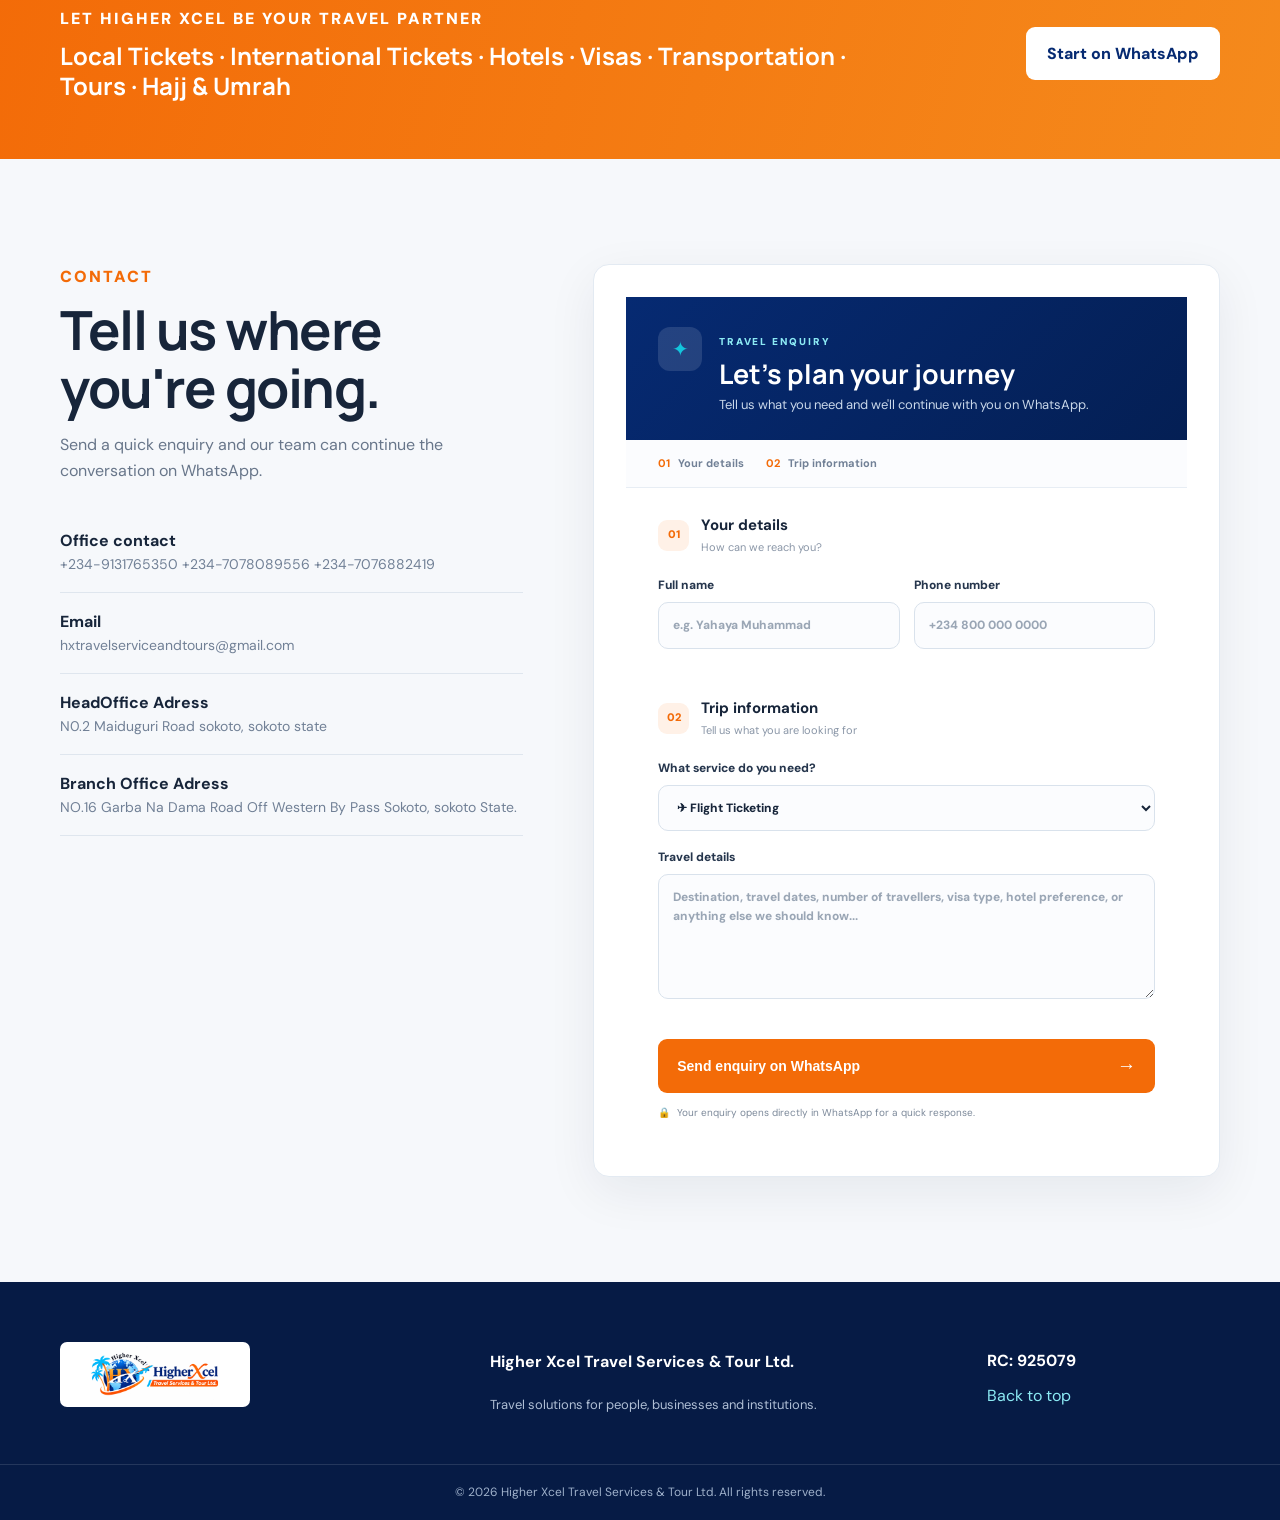
==== commit 19bd4b5e: "Update index.html" ====
--- a/index.html
+++ b/index.html
@@ -361,10 +361,10 @@
           <h2>Tell us where you're going.</h2>
           <p>Send a quick enquiry and our team can continue the conversation on WhatsApp.</p>
           <div class="contact-info">
-            <div><b>Office contact</b><span>+2347076862419 +2347075254462  +2349131765350 </span></div>
+            <div><b>Office contact</b><span>+234-9131765350 +234-7078089556 +234-7076882419</span></div>
             <div><b>Email</b><span>hxtravelserviceandtours@gmail.com</span></div>
-            <div><b>Headquater Office Adress</b><span>NO.16 Garba Na Dama Road Off Western By Pass Sokoto, sokoto State.</span></div>
-             <div><b>Branch Office Adress</b><span>N0.2 Maiduguri Road sokoto, sokoto state</span></div>
+            <div><b>HeadOffice Adress</b><span>N0.2 Maiduguri Road sokoto, sokoto state</span></div>
+             <div><b>Branch Office Adress</b><span>NO.16 Garba Na Dama Road Off Western By Pass Sokoto, sokoto State.</span></div>
           </div>
         </div>
         <form id="contactForm" class="inquiry-form">
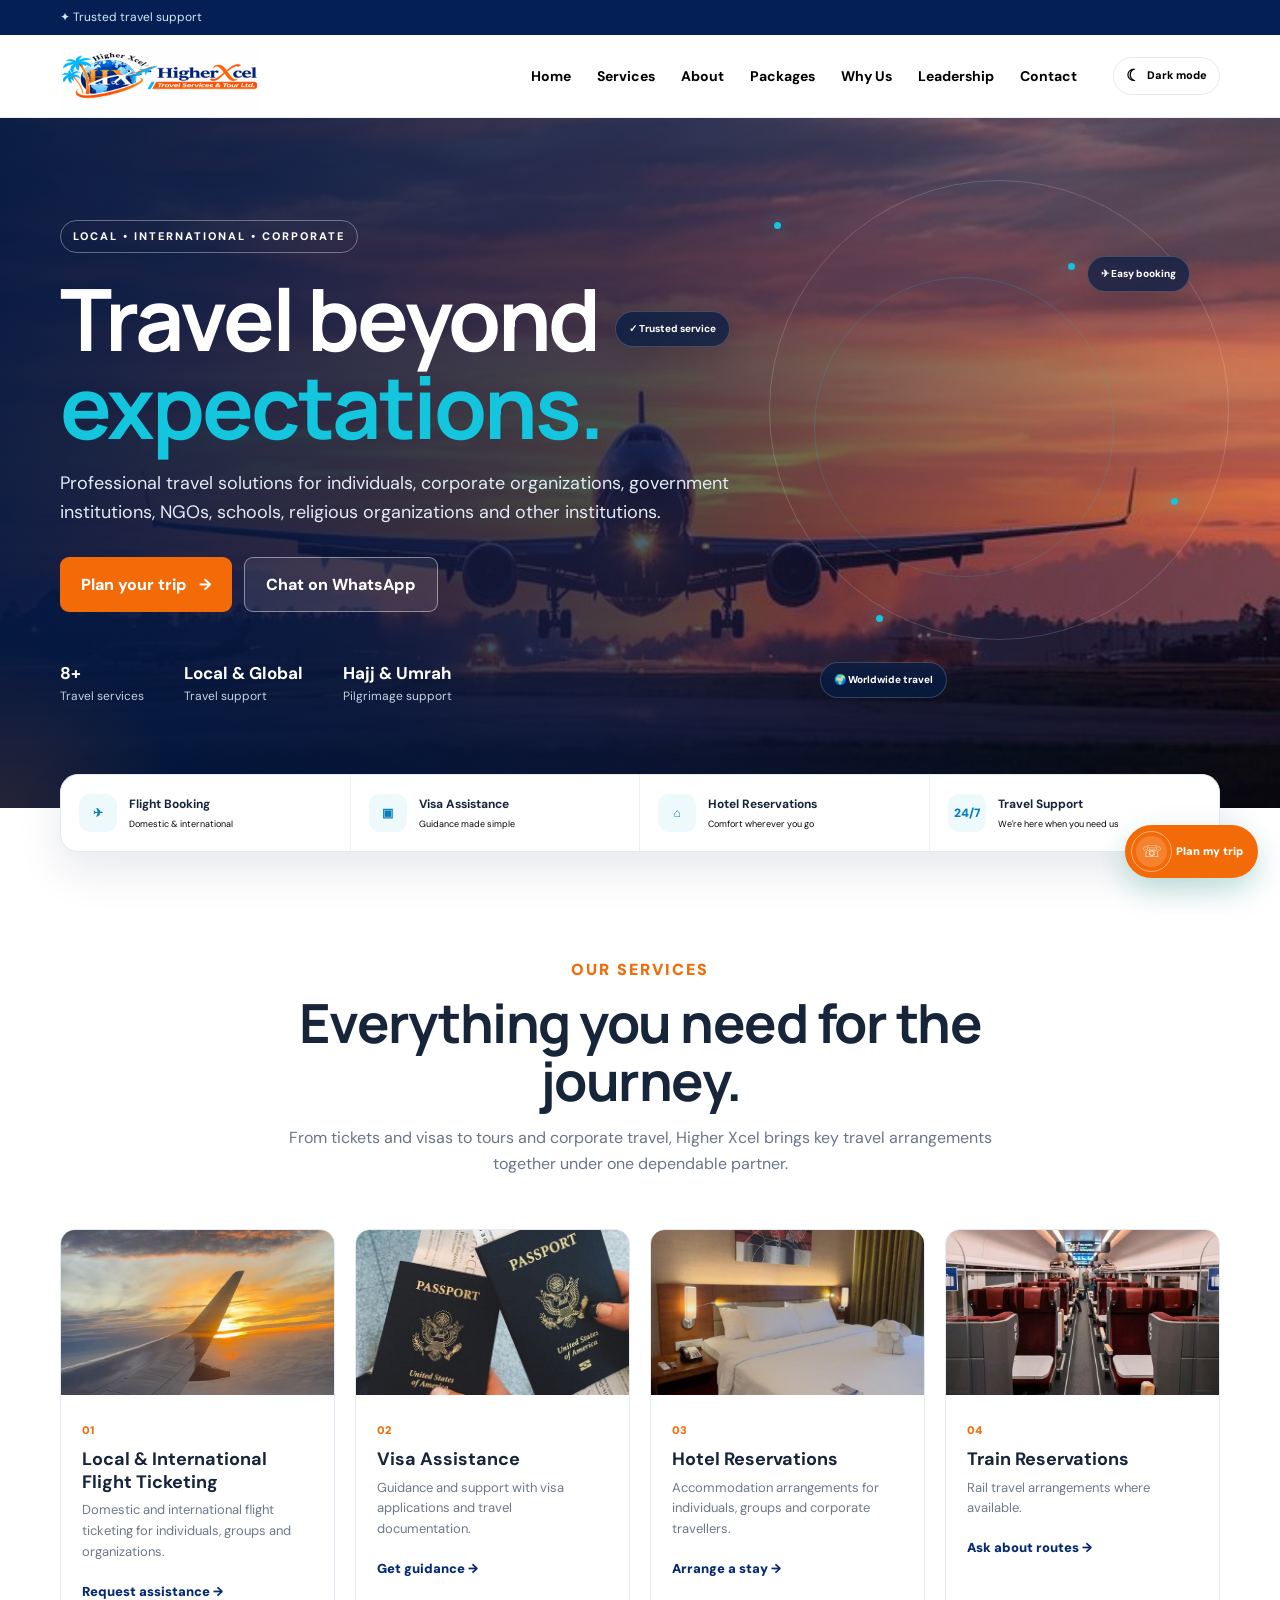
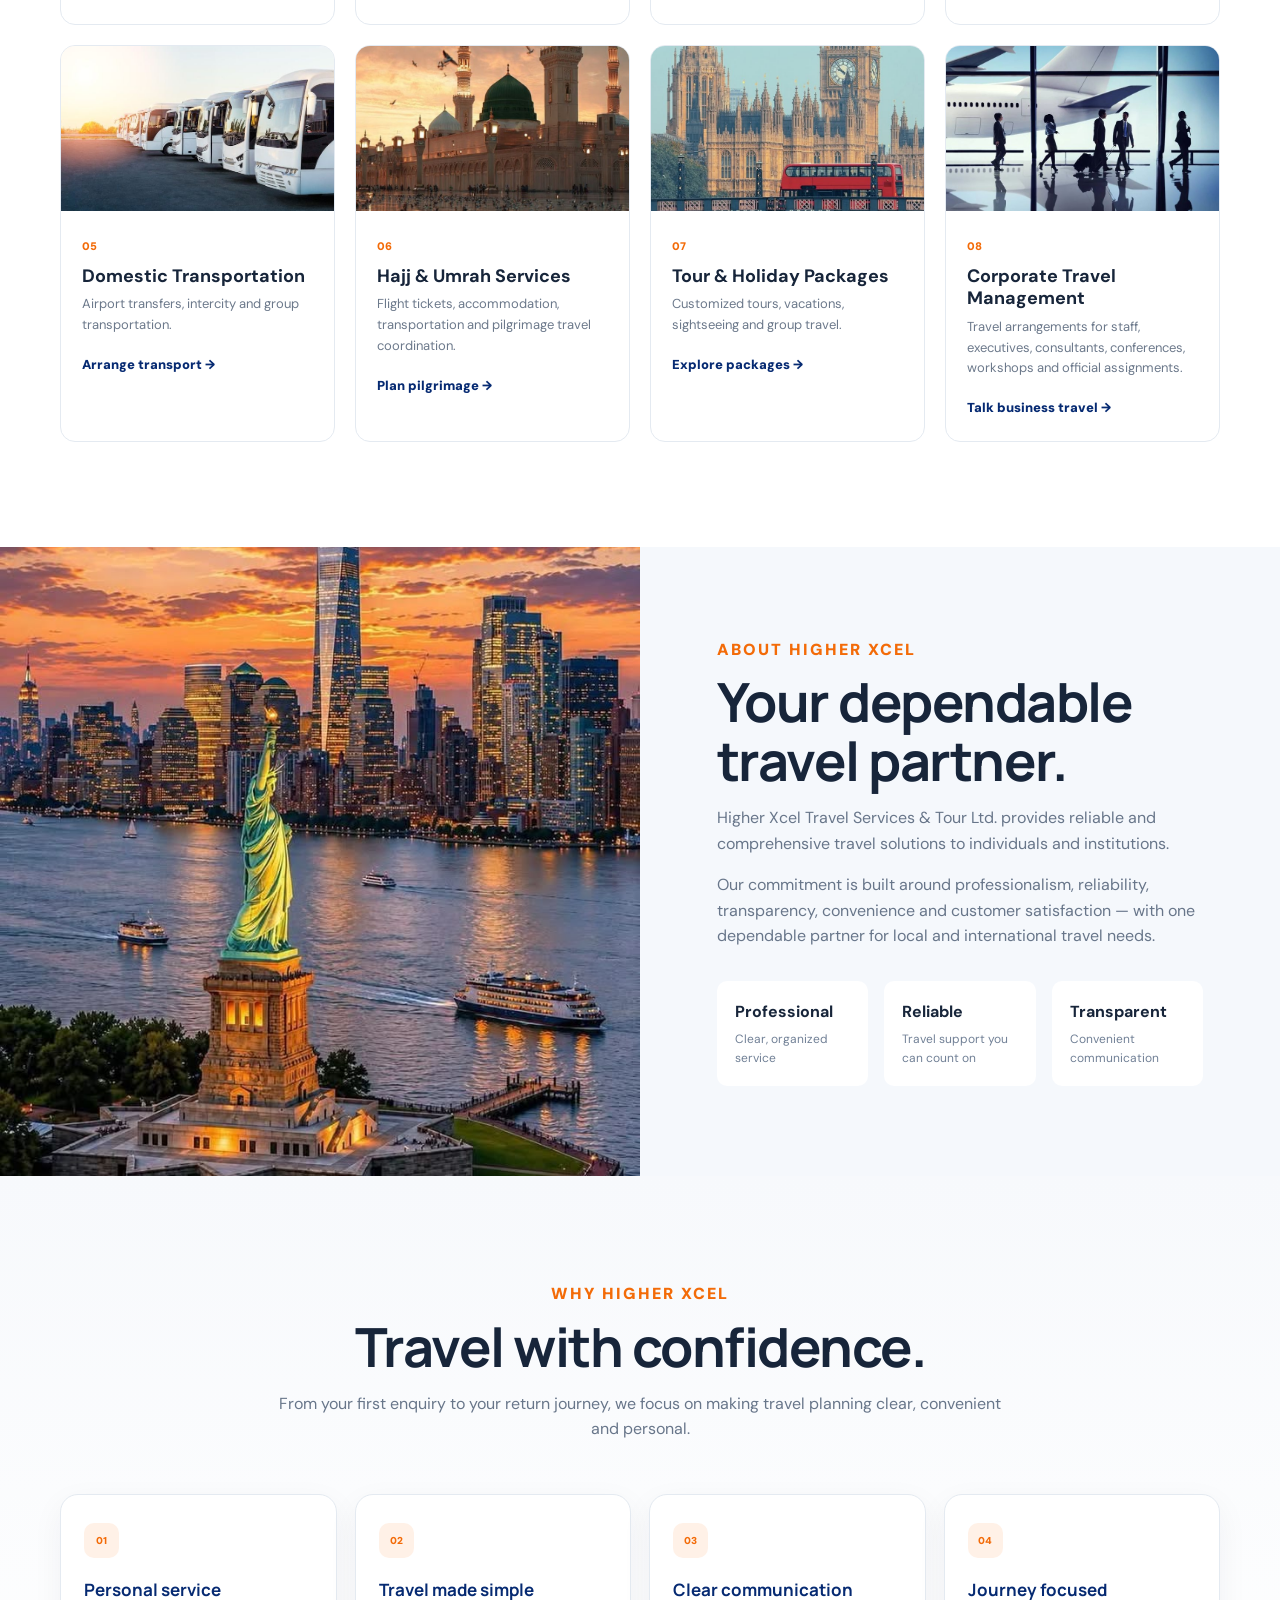
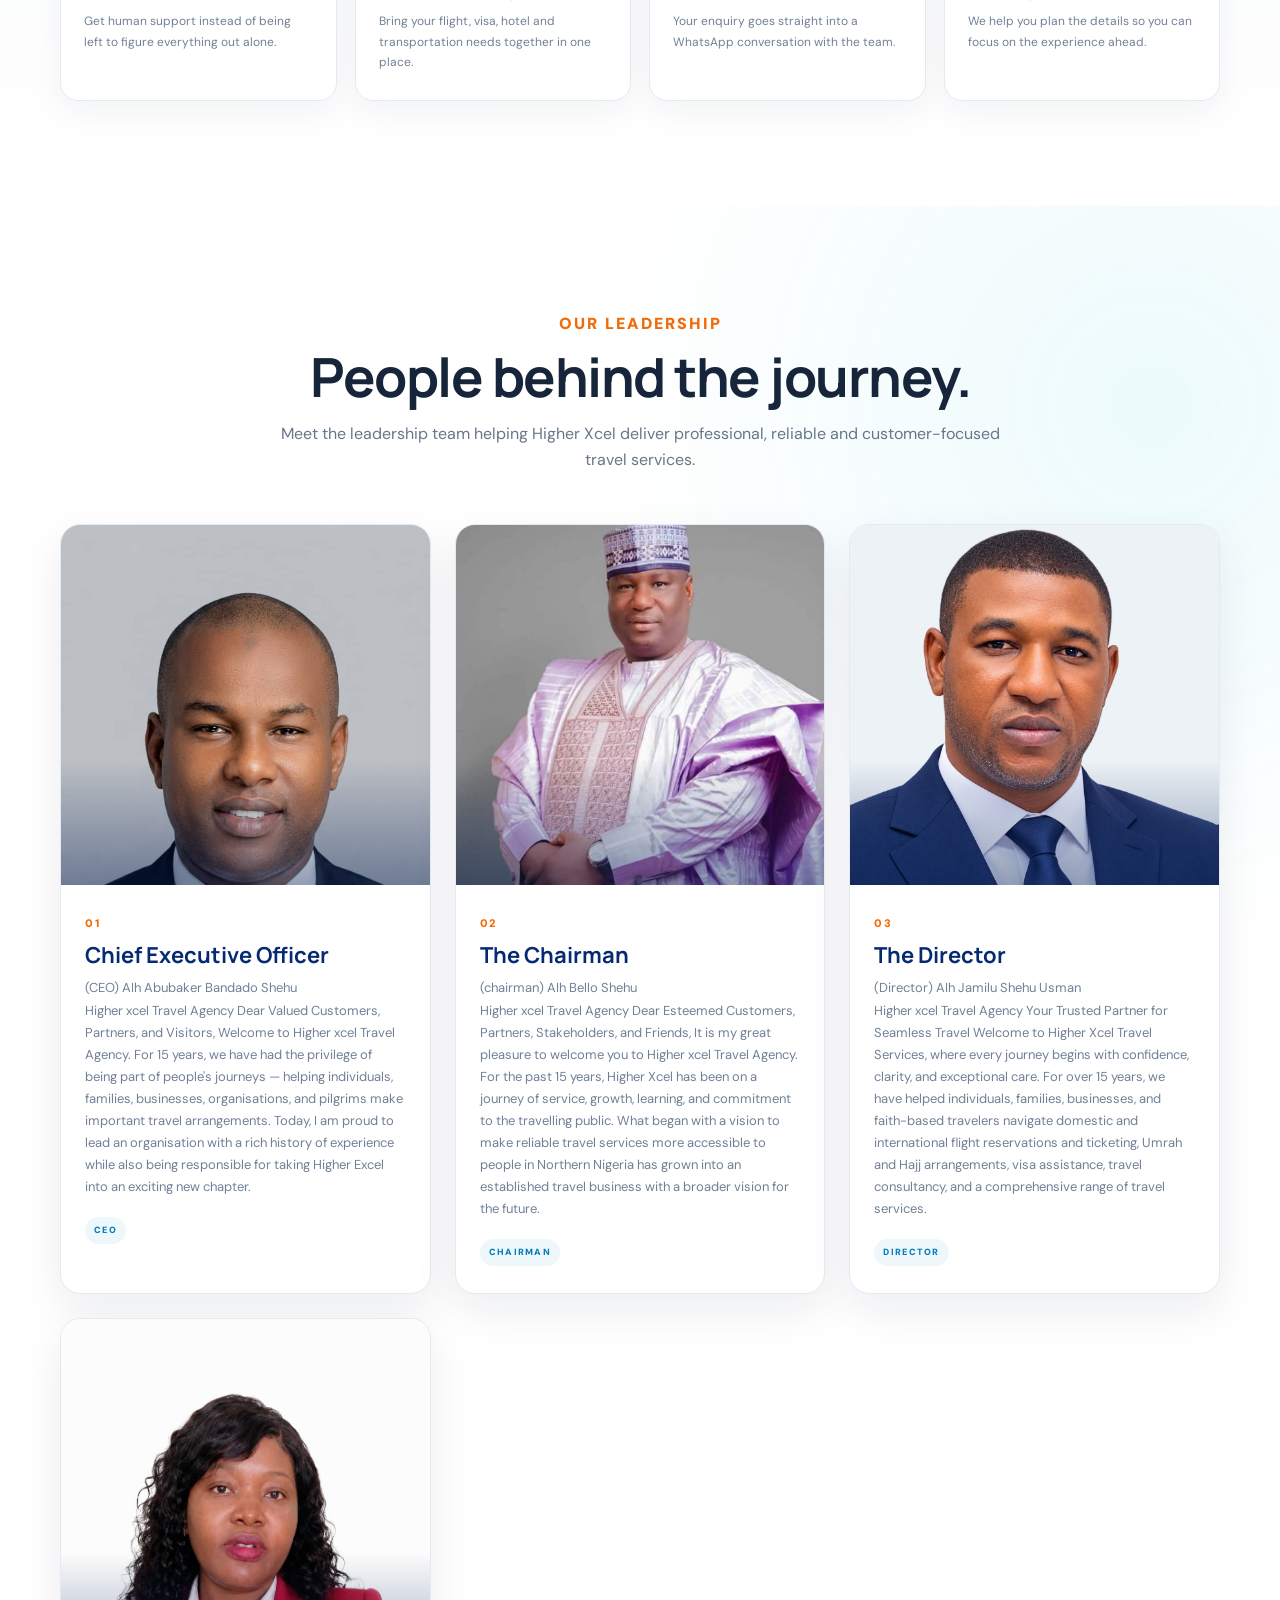
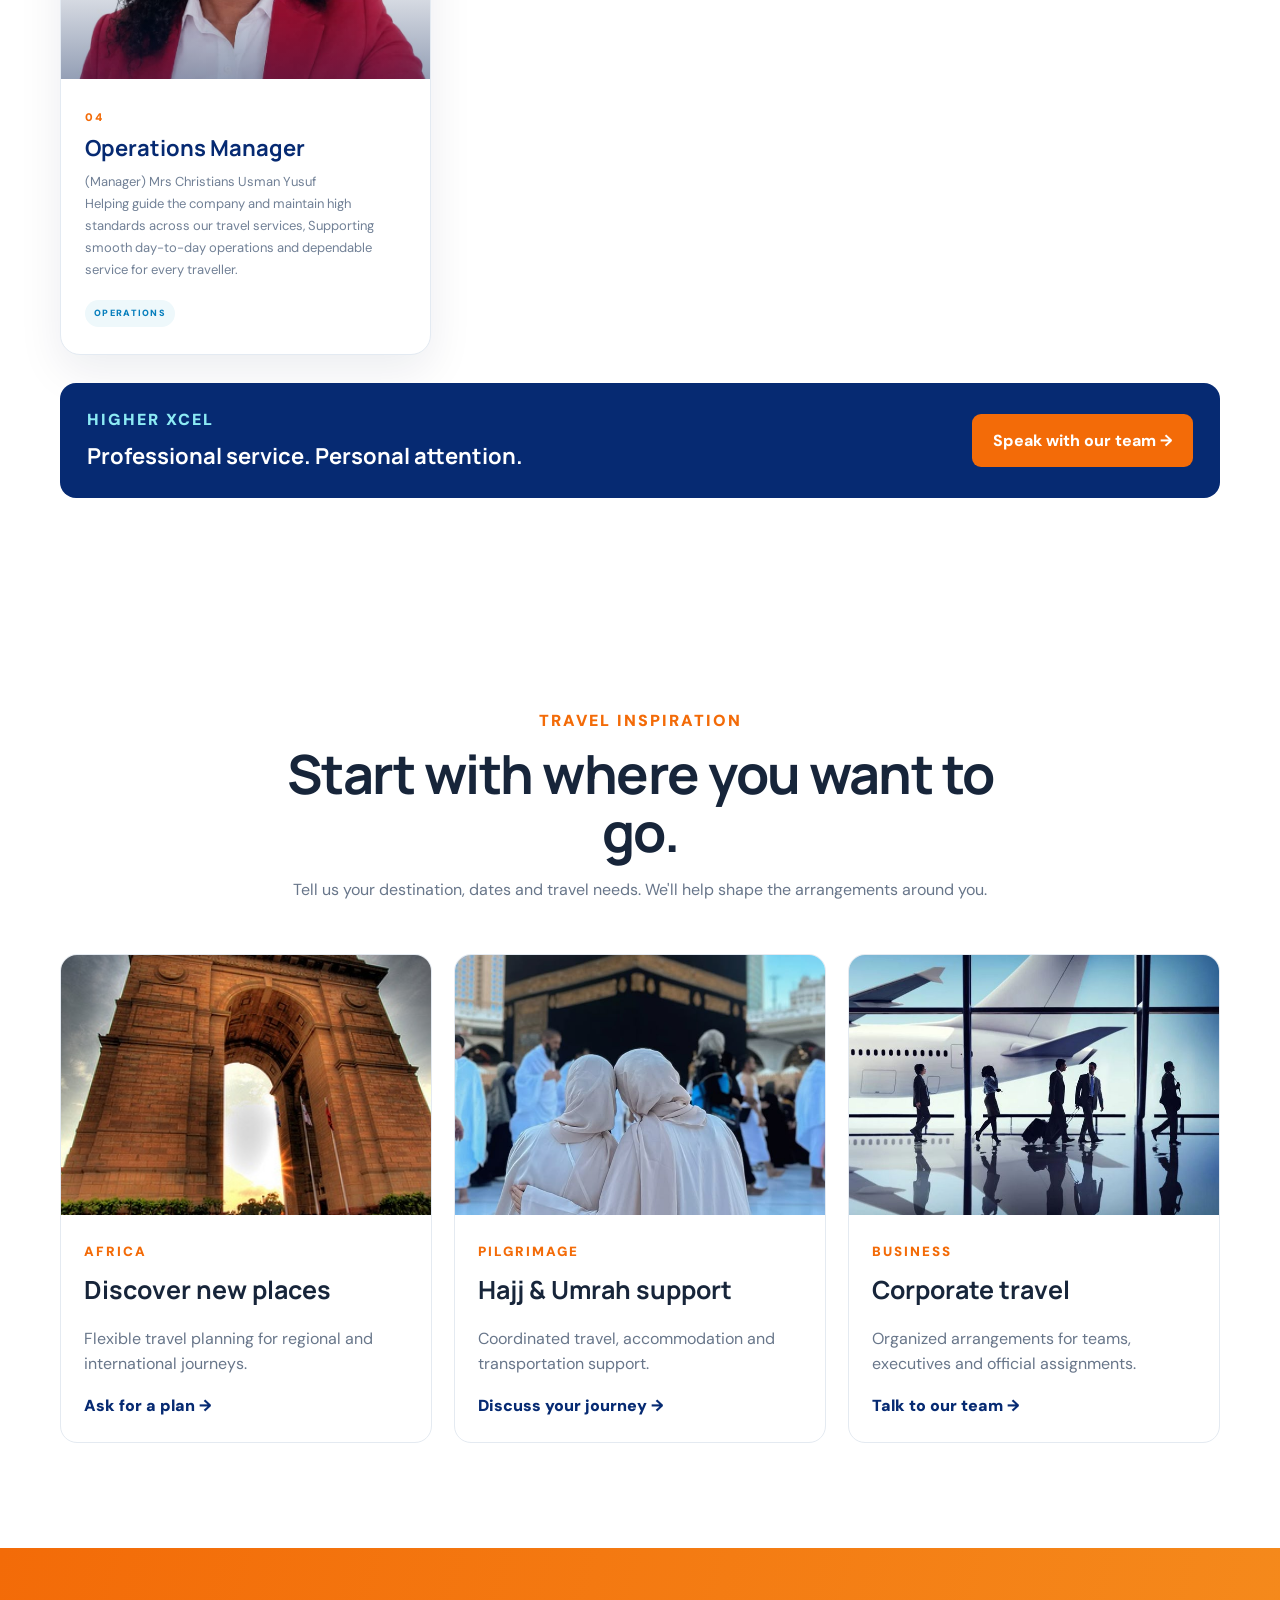
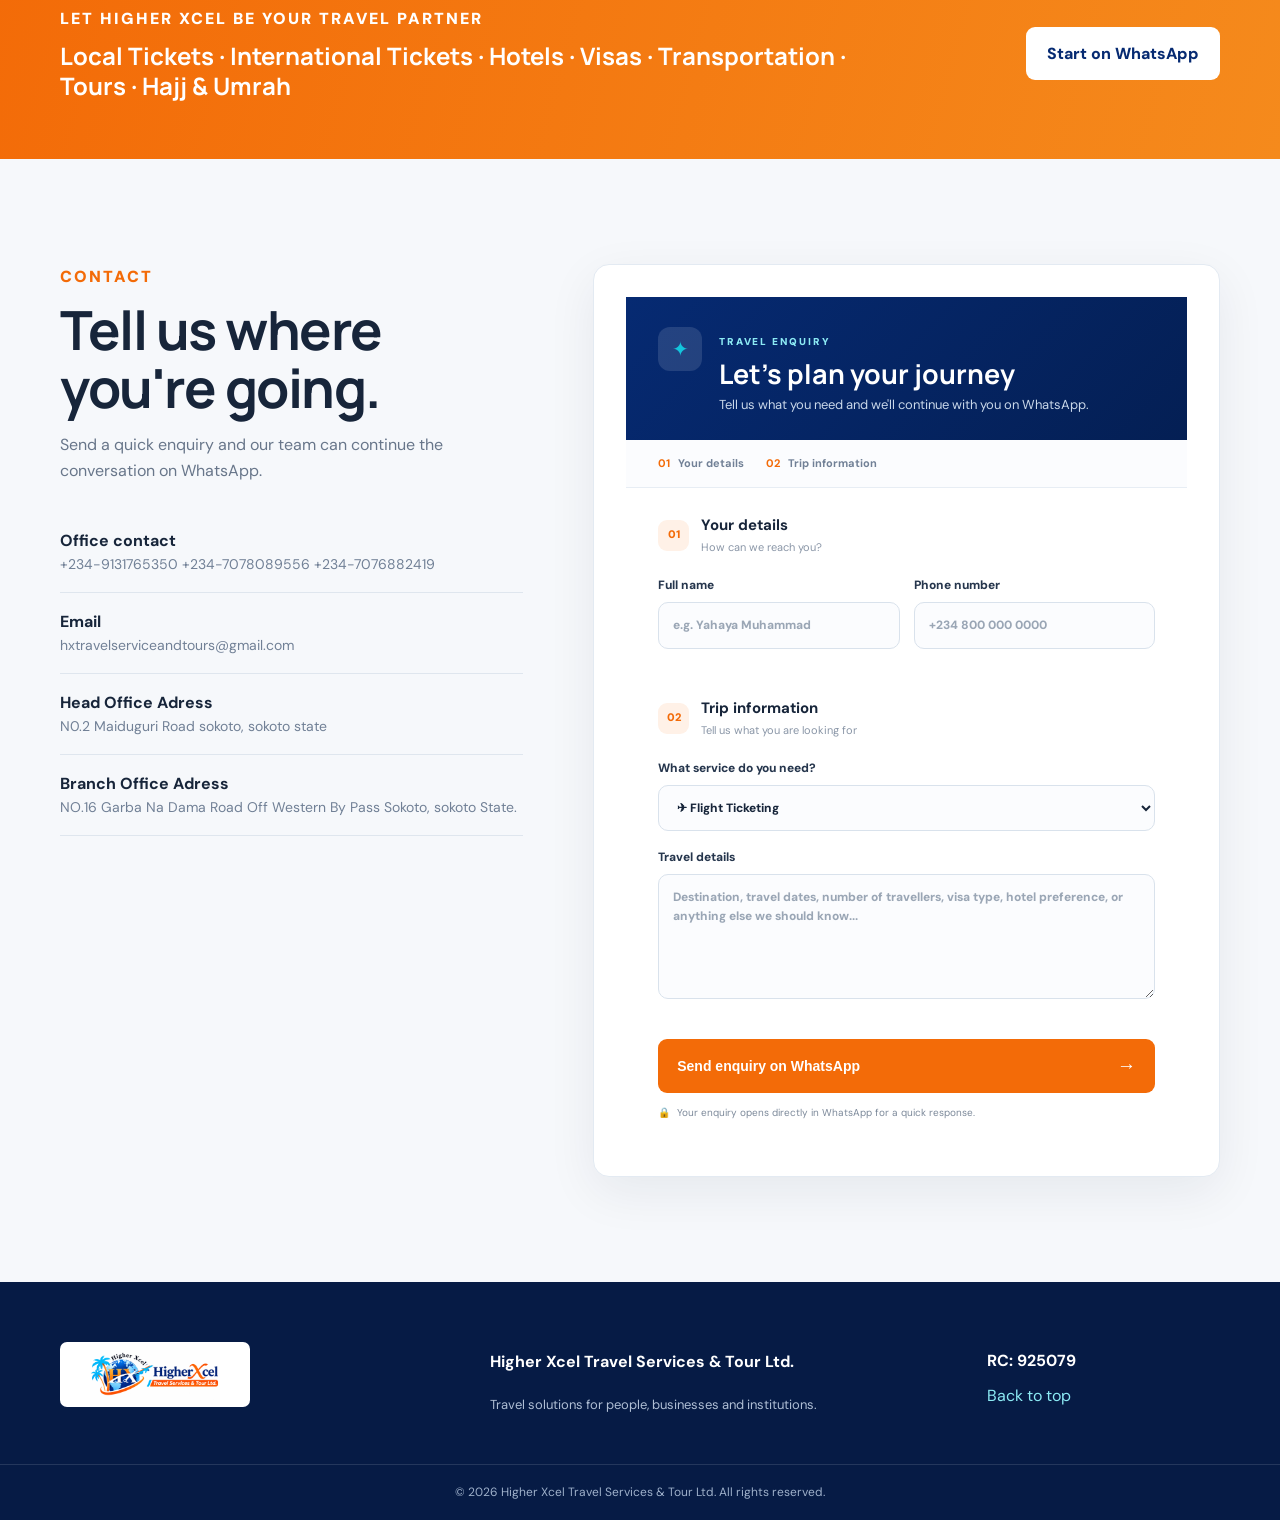
==== commit 2293c8f3: "Update index.html" ====
--- a/index.html
+++ b/index.html
@@ -363,7 +363,7 @@
           <div class="contact-info">
             <div><b>Office contact</b><span>+234-9131765350 +234-7078089556 +234-7076882419</span></div>
             <div><b>Email</b><span>hxtravelserviceandtours@gmail.com</span></div>
-            <div><b>HeadOffice Adress</b><span>N0.2 Maiduguri Road sokoto, sokoto state</span></div>
+            <div><b>Head Office Adress</b><span>N0.2 Maiduguri Road sokoto, sokoto state</span></div>
              <div><b>Branch Office Adress</b><span>NO.16 Garba Na Dama Road Off Western By Pass Sokoto, sokoto State.</span></div>
           </div>
         </div>
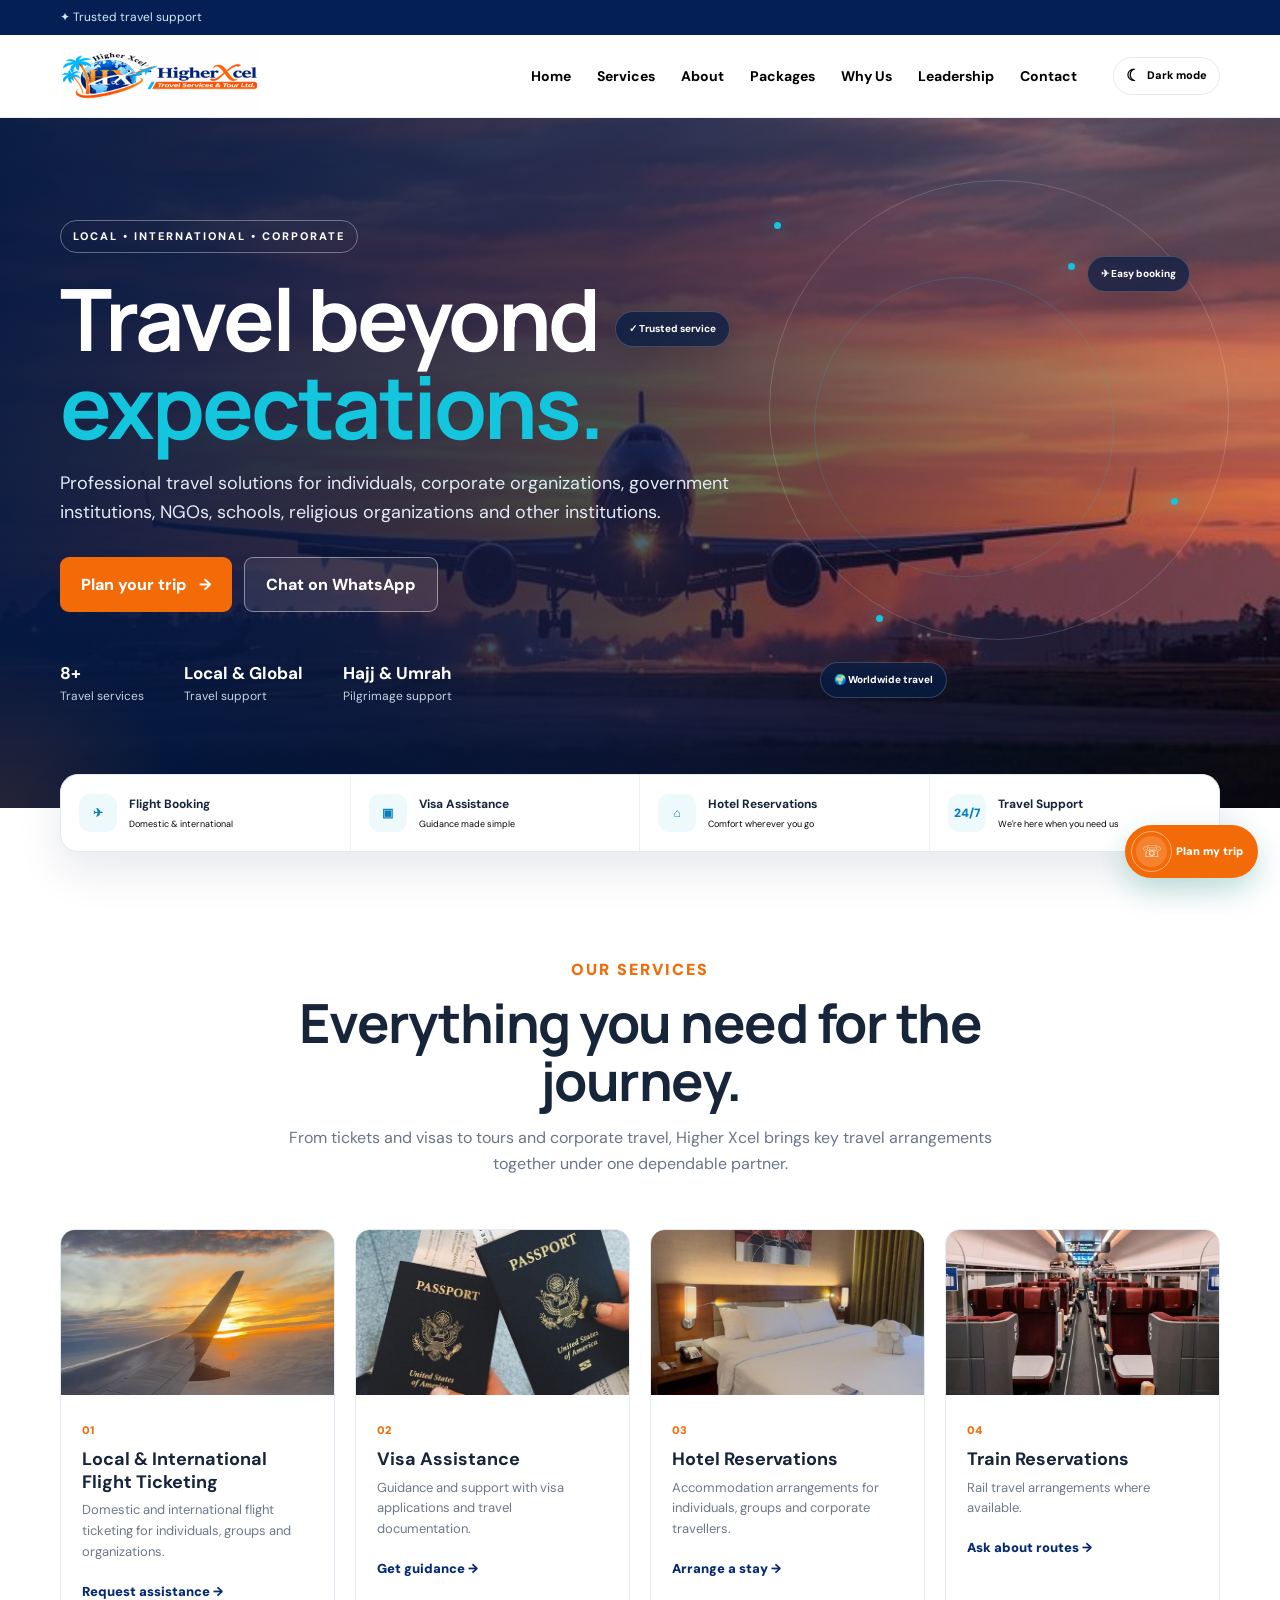
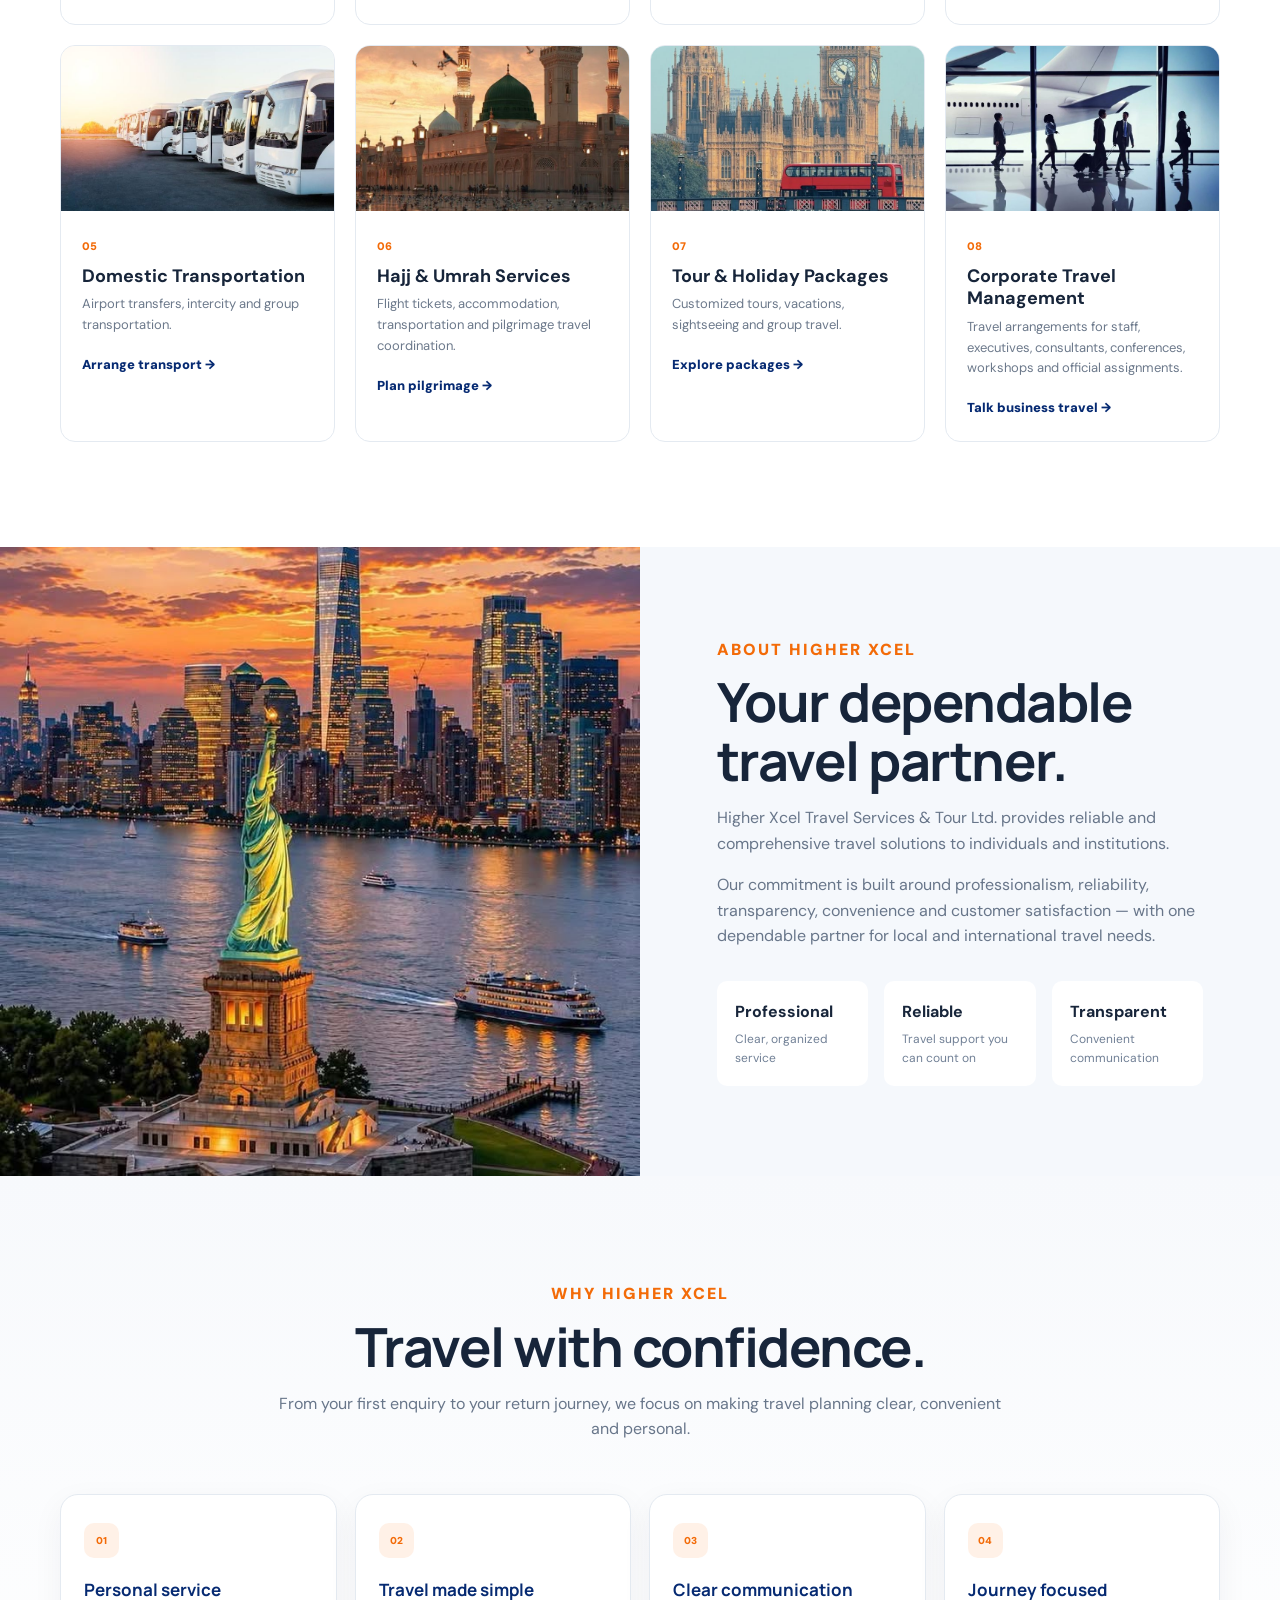
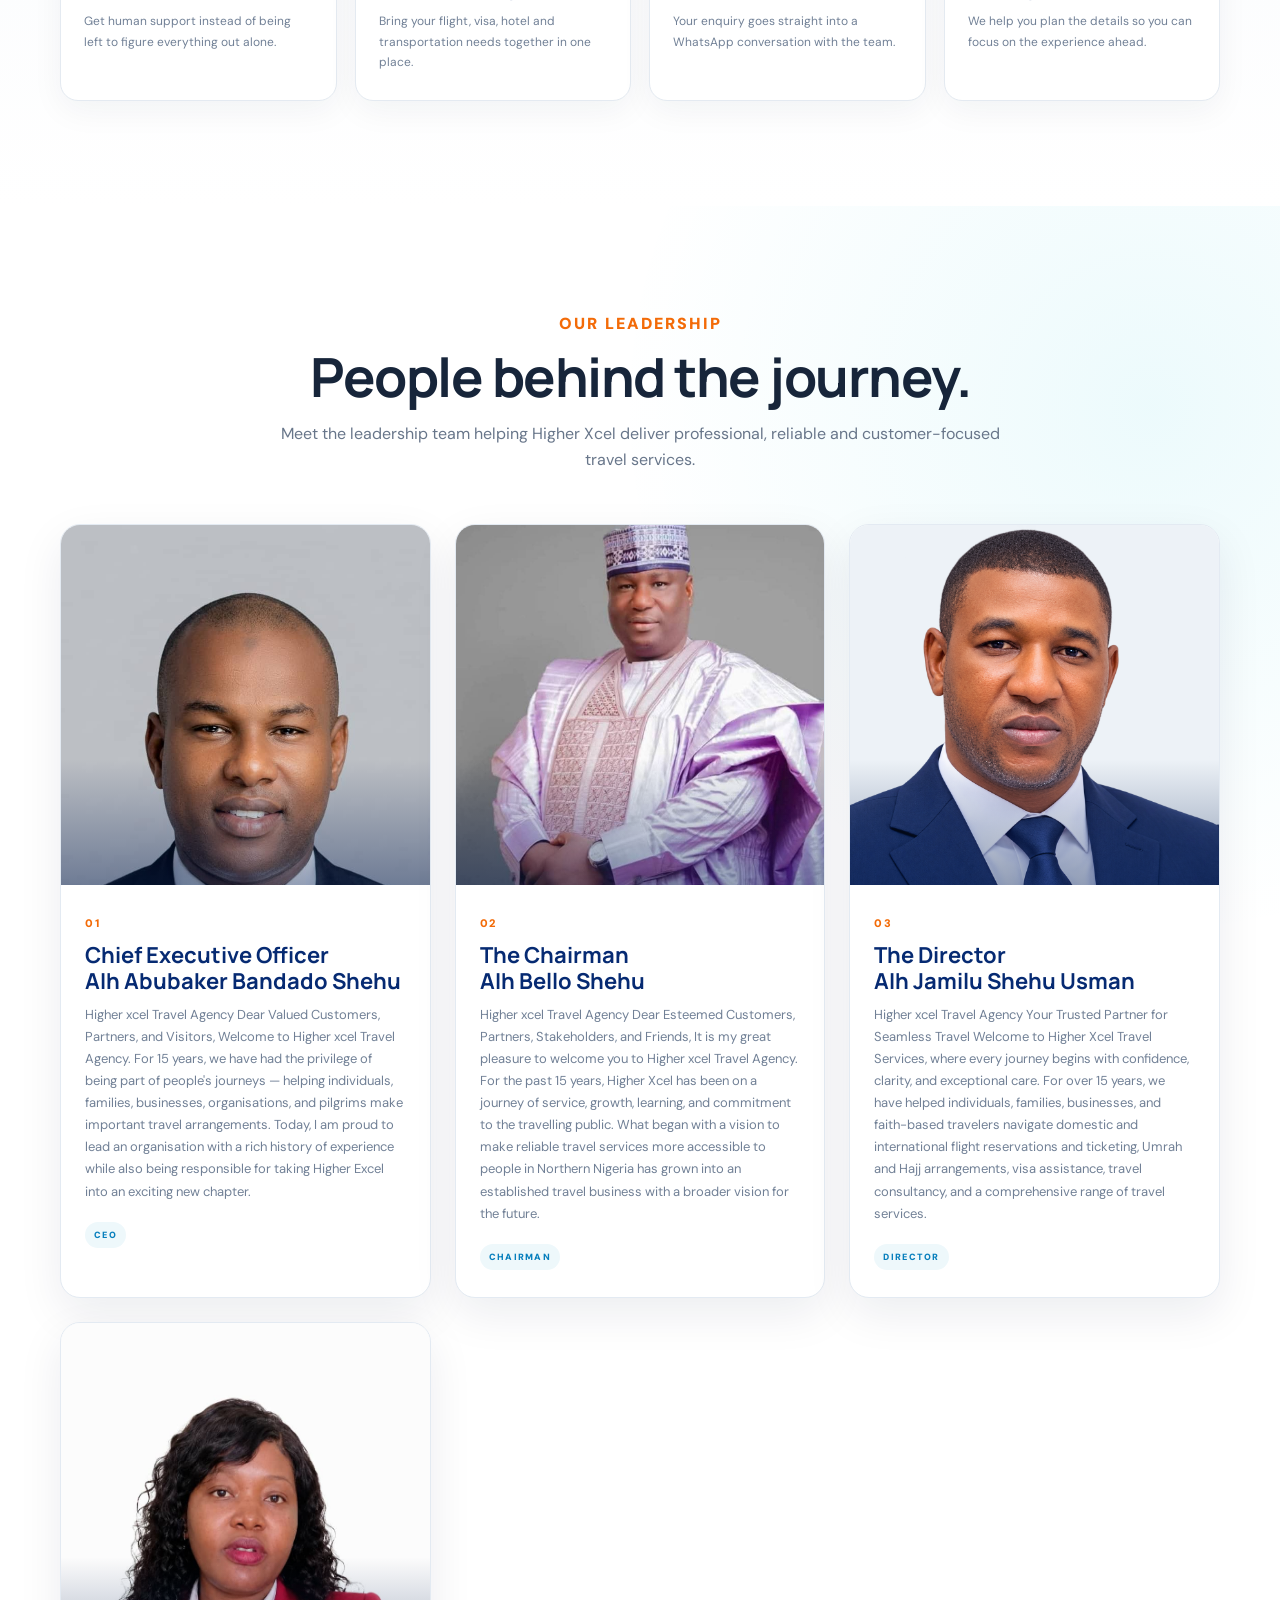
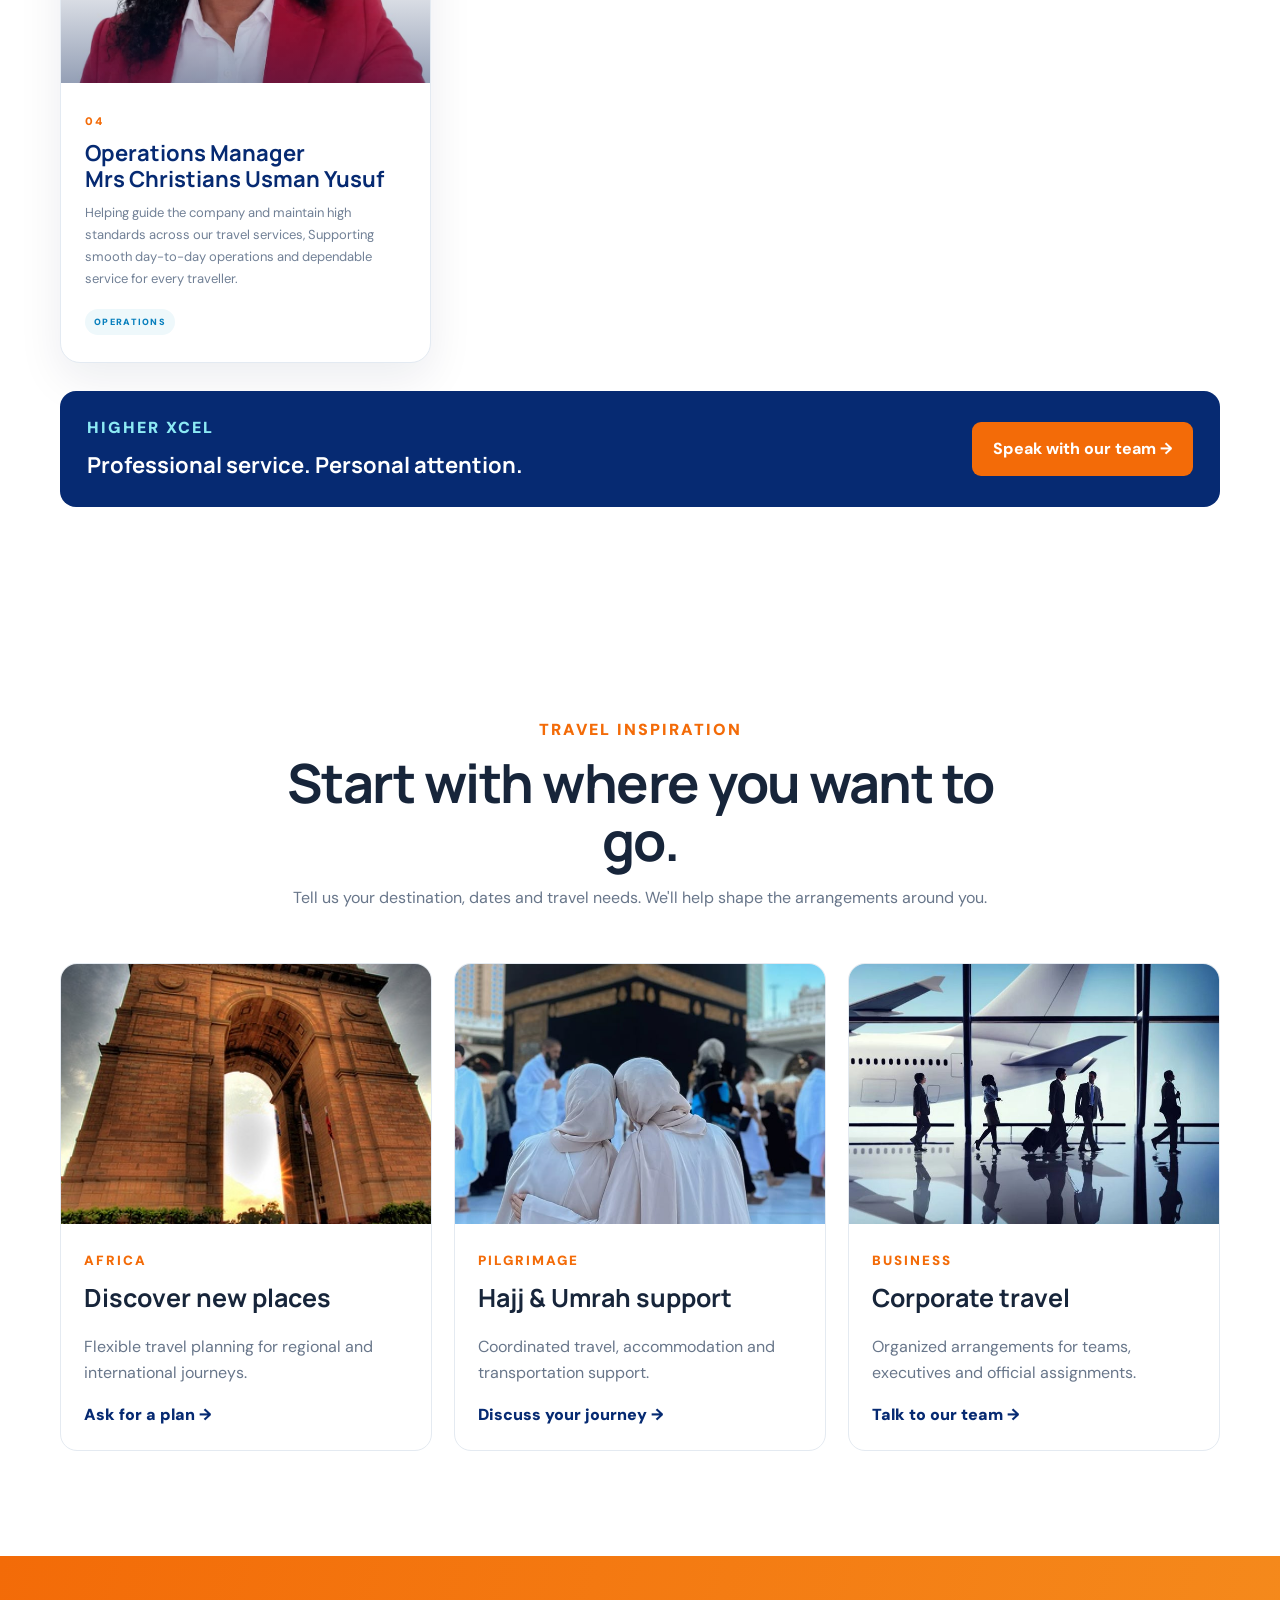
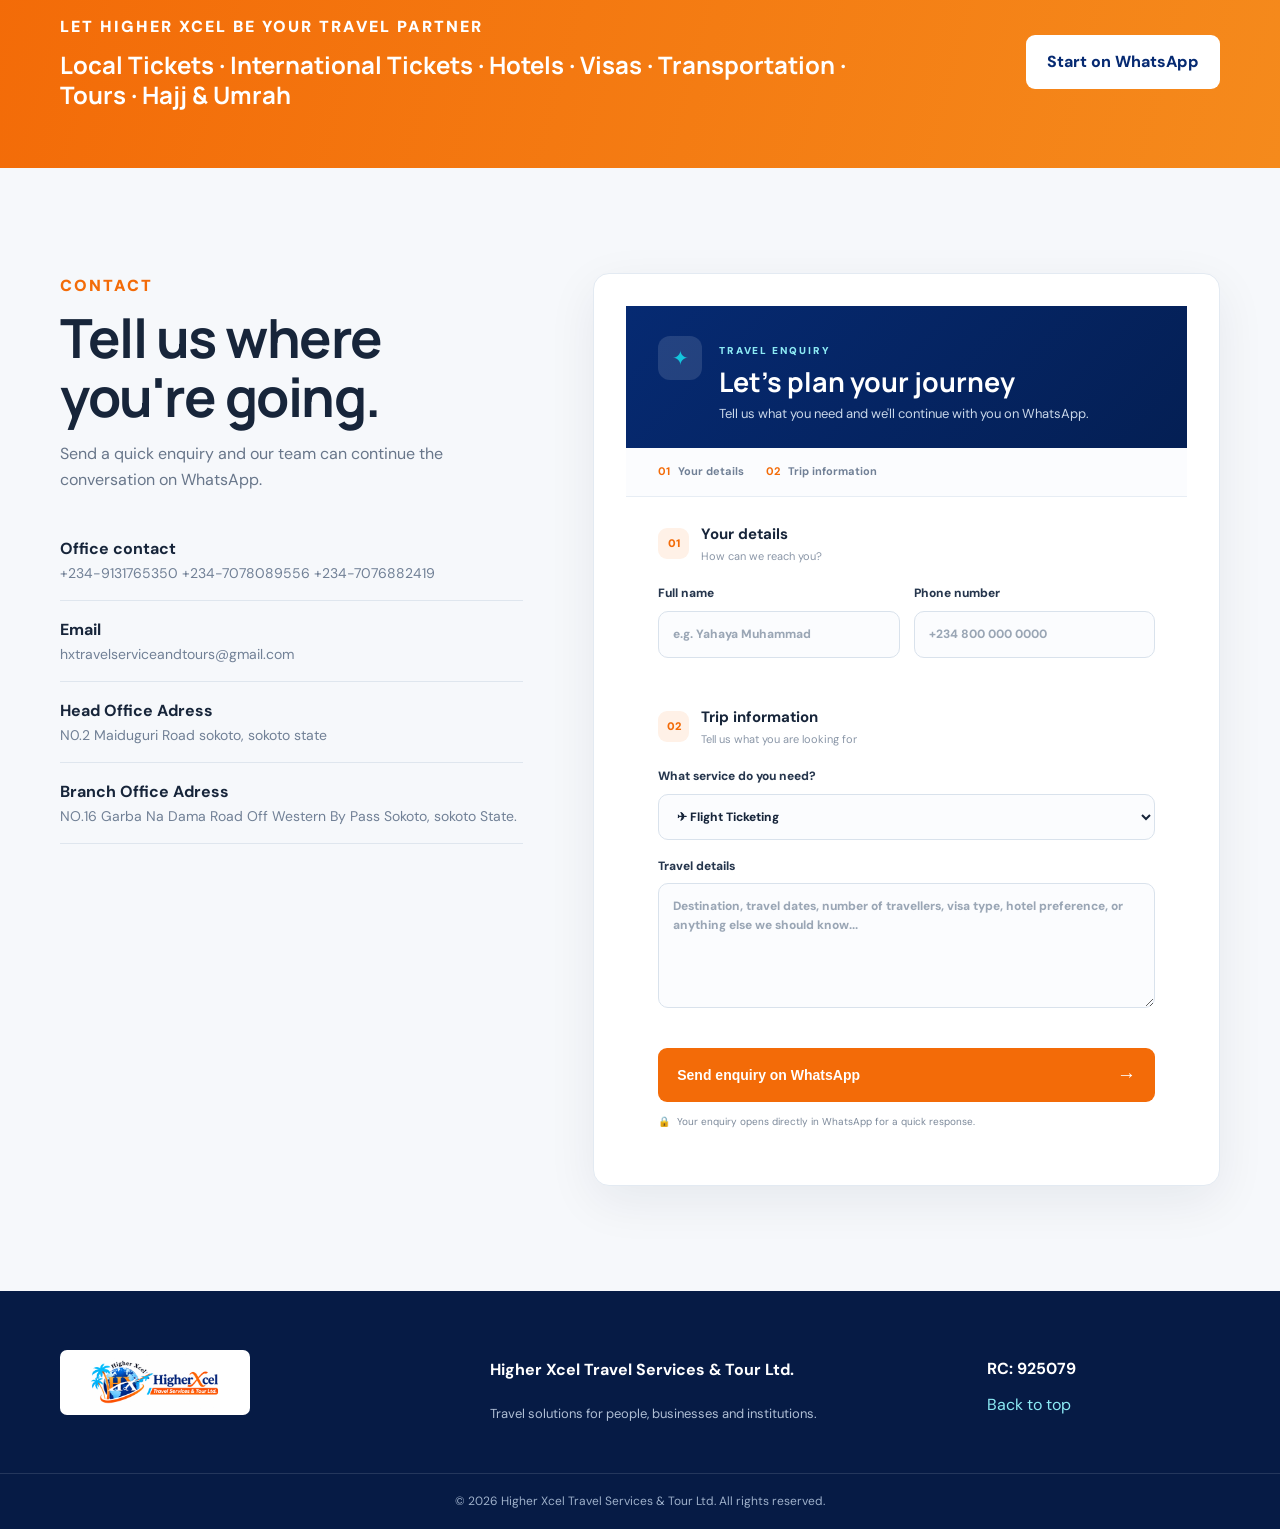
==== commit 36757d53: "Update index.html" ====
--- a/index.html
+++ b/index.html
@@ -236,8 +236,8 @@
             </div>
             <div class="leader-info">
               <span class="leader-number">01</span>
-              <h3>Chief Executive Officer</h3>
-              <p> (CEO) AIh Abubaker Bandado  Shehu <br>  Higher xcel Travel Agency
+              <h3>Chief Executive Officer <br> AIh Abubaker Bandado  Shehu  </h3>
+              <p>  Higher xcel Travel Agency
                 Dear Valued Customers, Partners, and Visitors,
                 Welcome to Higher xcel Travel Agency.
                 For 15 years, we have had the privilege of being part of people's journeys — helping individuals,
@@ -255,8 +255,8 @@
             </div>
             <div class="leader-info">
               <span class="leader-number">02</span>
-              <h3>The Chairman</h3>
-              <p> (chairman) AIh Bello Shehu <br> Higher xcel Travel Agency
+              <h3>The Chairman <br>  AIh Bello Shehu  </h3>
+              <p>  Higher xcel Travel Agency
                 Dear Esteemed Customers, Partners, Stakeholders, and Friends,
                 It is my great pleasure to welcome you to Higher xcel Travel Agency.
                 For the past 15 years, Higher Xcel has been on a journey of service, growth, learning, and commitment
@@ -274,8 +274,8 @@
             </div>
             <div class="leader-info">
               <span class="leader-number">03</span>
-              <h3>The Director</h3>
-              <p> (Director) AIh Jamilu Shehu Usman <br> Higher xcel Travel Agency
+              <h3>The Director <br>  AIh Jamilu Shehu Usman  </h3>
+              <p>  Higher xcel Travel Agency
              Your Trusted Partner for Seamless Travel
              Welcome to Higher Xcel Travel Services, where every journey begins with confidence, clarity, and exceptional care.
             For over 15 years, we have helped individuals, families, businesses, and faith-based travelers navigate domestic and international
@@ -293,8 +293,8 @@
             </div>
             <div class="leader-info">
               <span class="leader-number">04</span>
-              <h3>Operations Manager</h3>
-              <p>(Manager) Mrs Christians Usman Yusuf <br> Helping guide the company and maintain high standards across our travel services, Supporting smooth
+              <h3>Operations Manager <br> Mrs Christians Usman Yusuf </h3>
+              <p> Helping guide the company and maintain high standards across our travel services, Supporting smooth
                 day-to-day operations and dependable service for every traveller.</p>
               <span class="leader-role">OPERATIONS</span>
             </div>
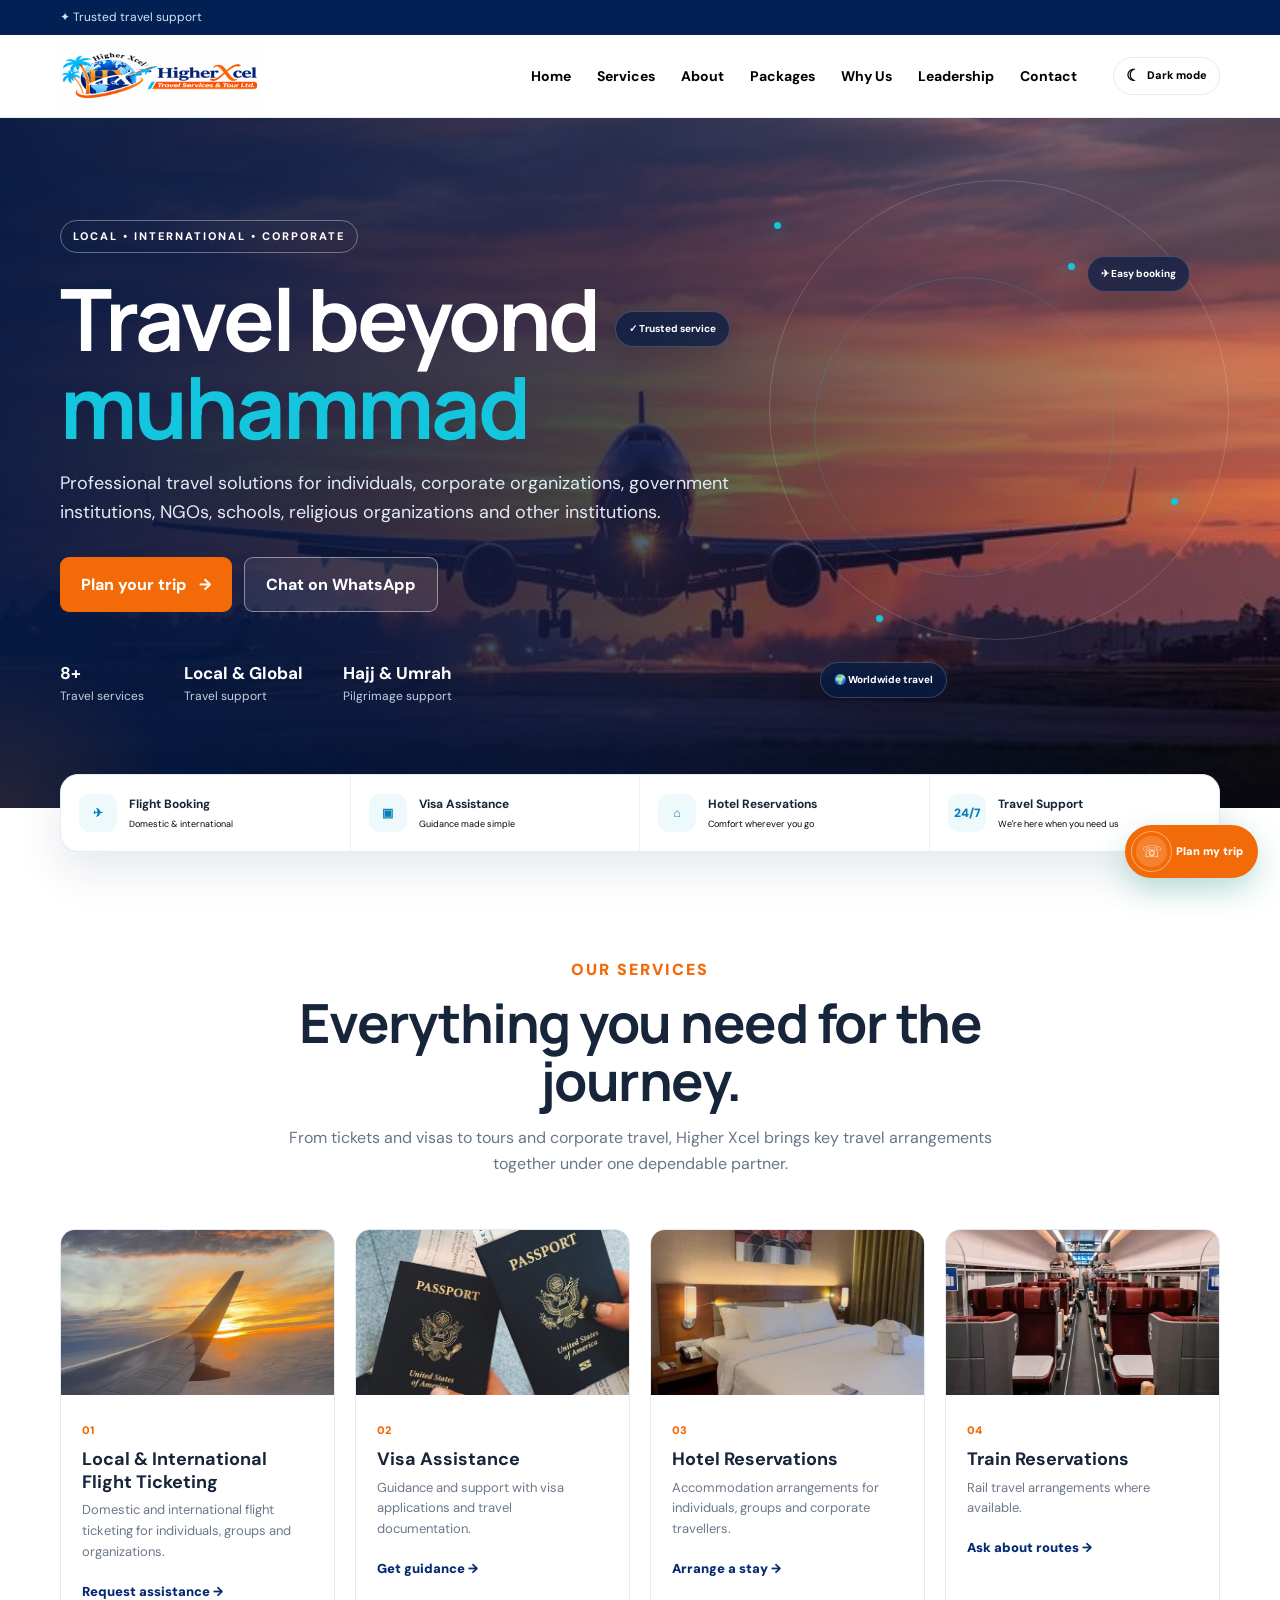
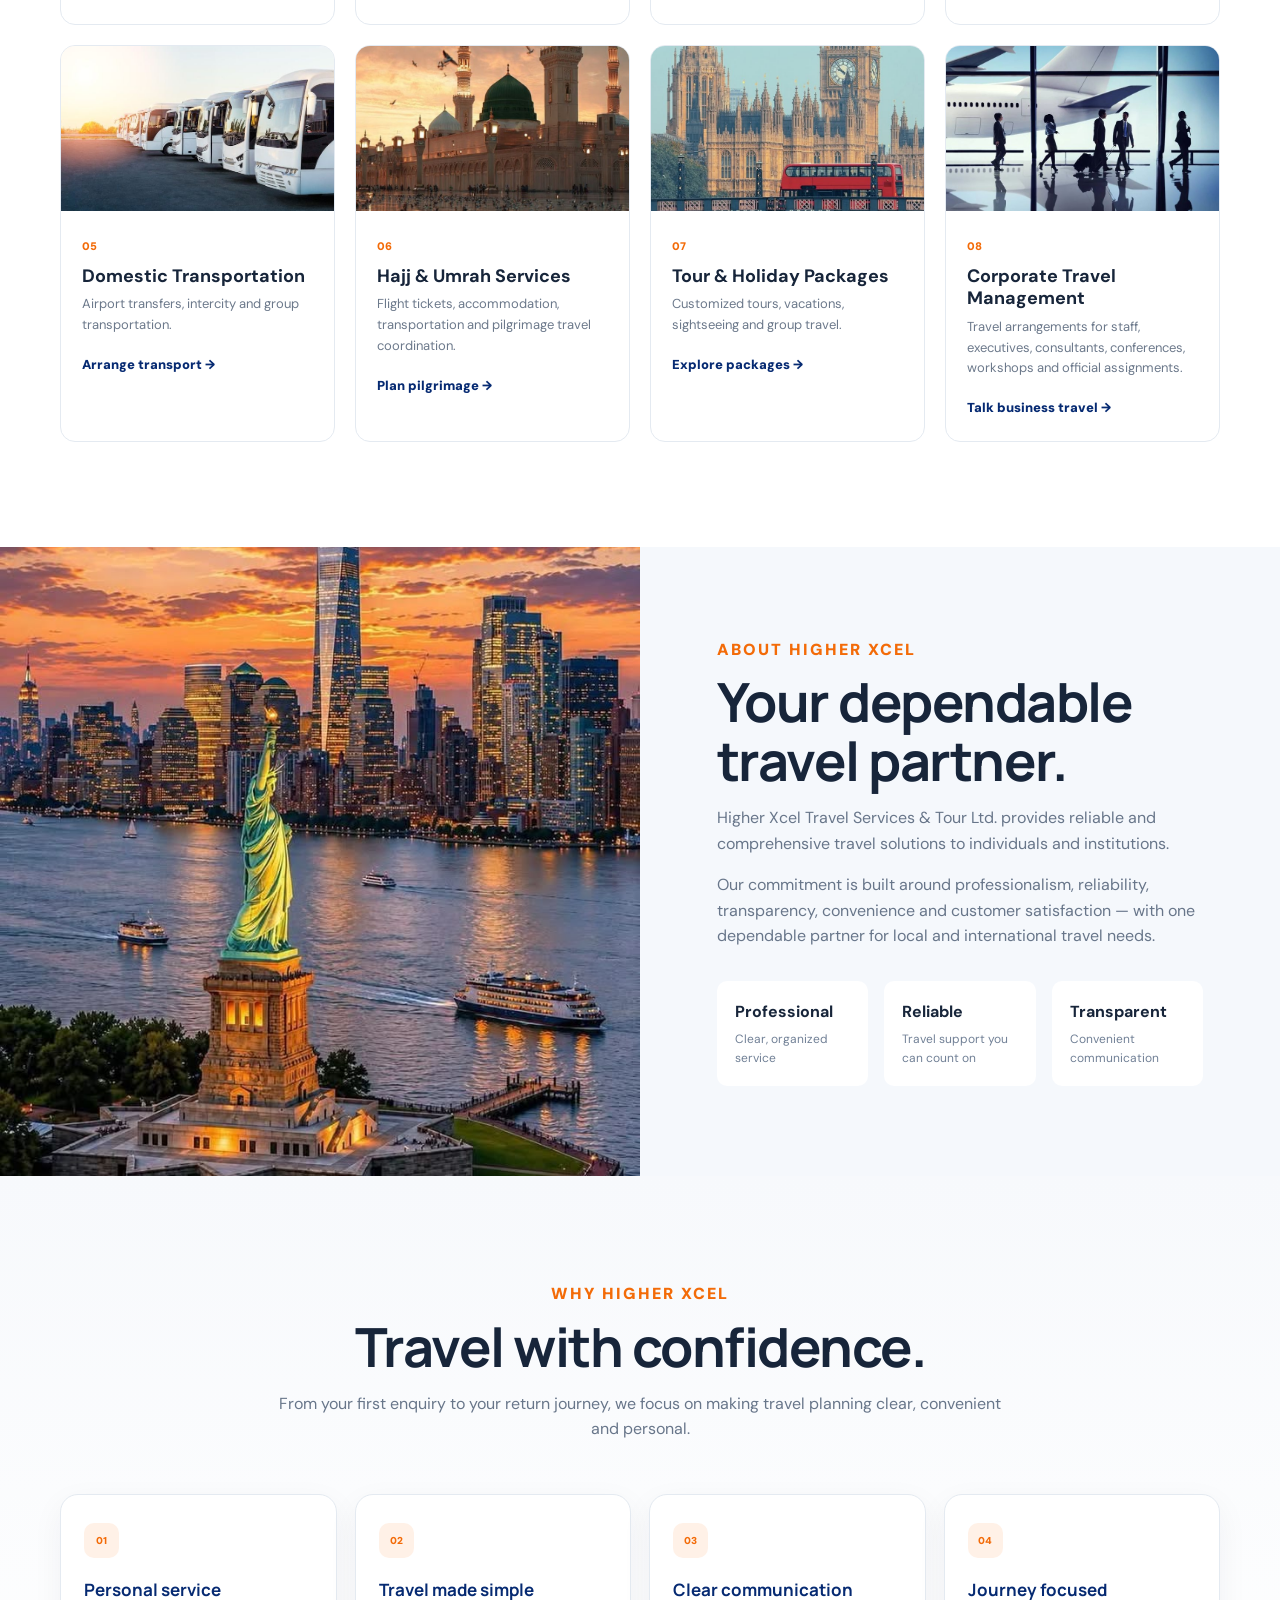
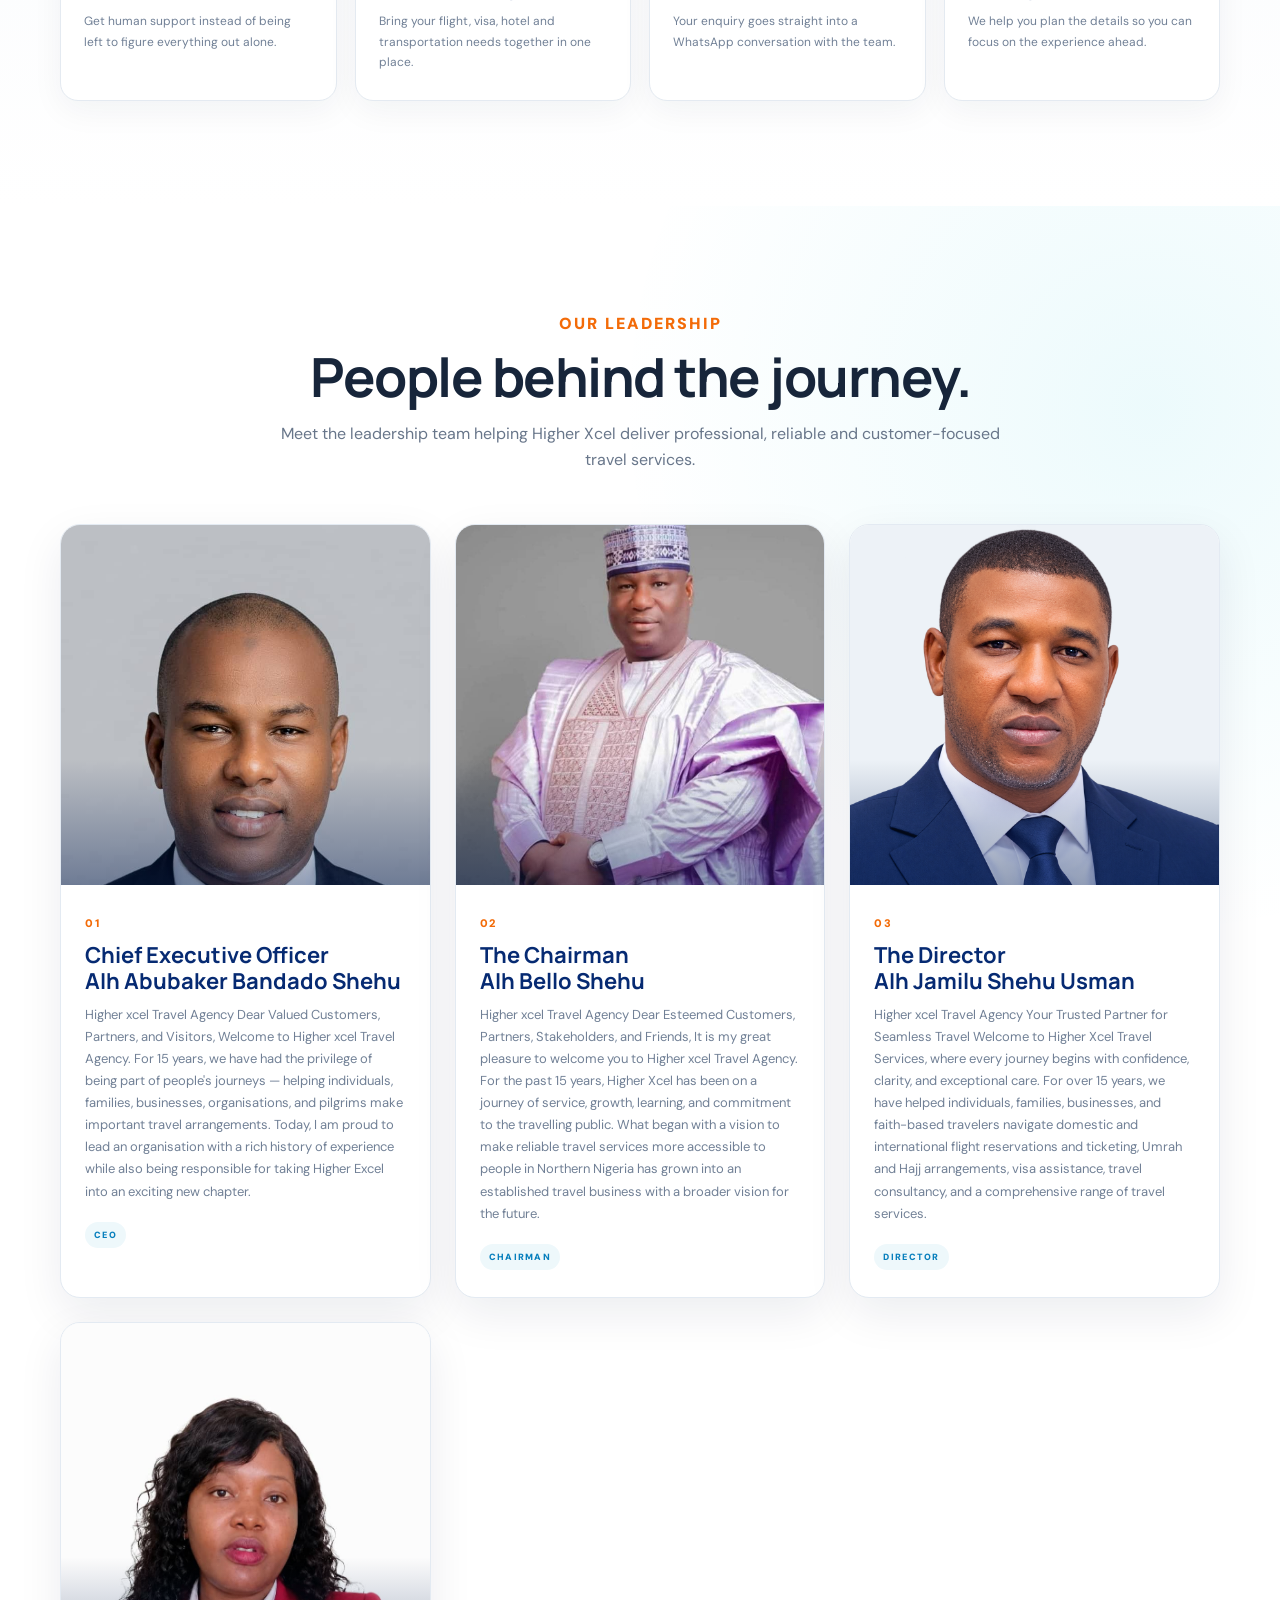
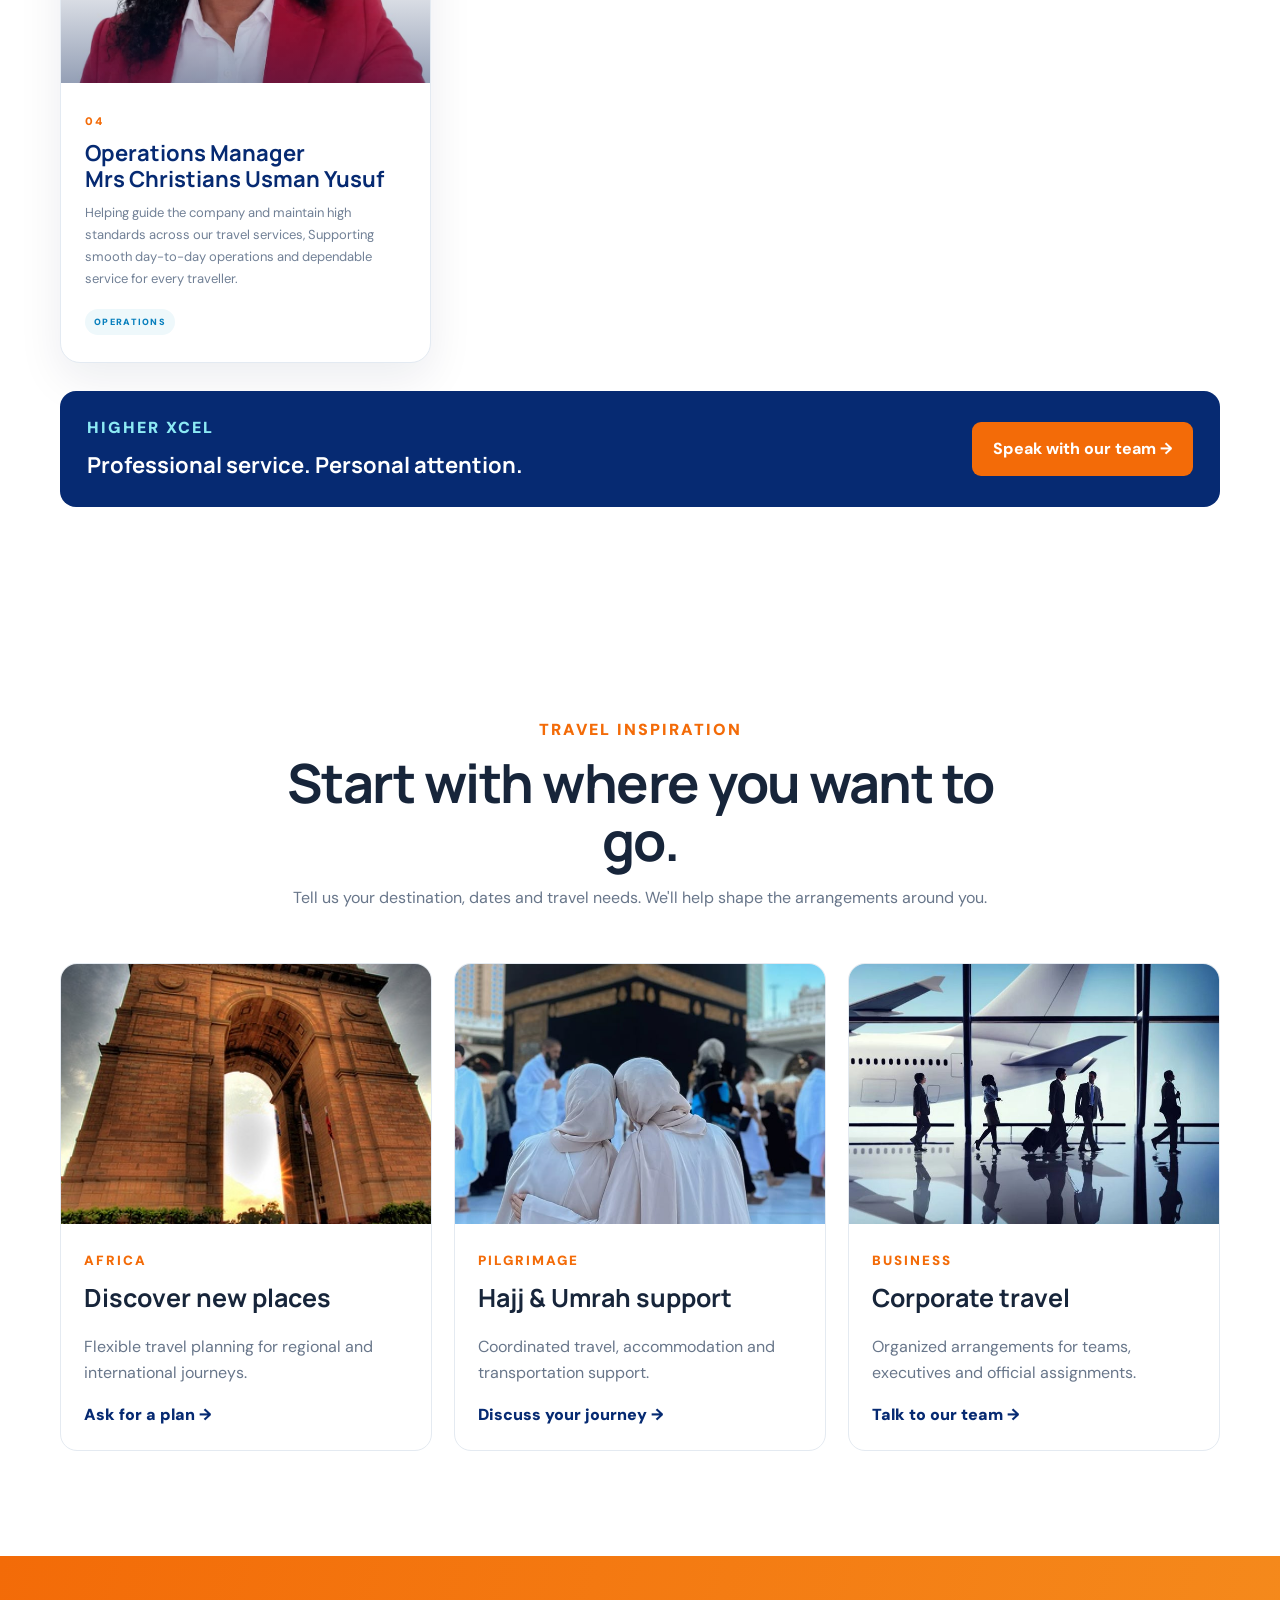
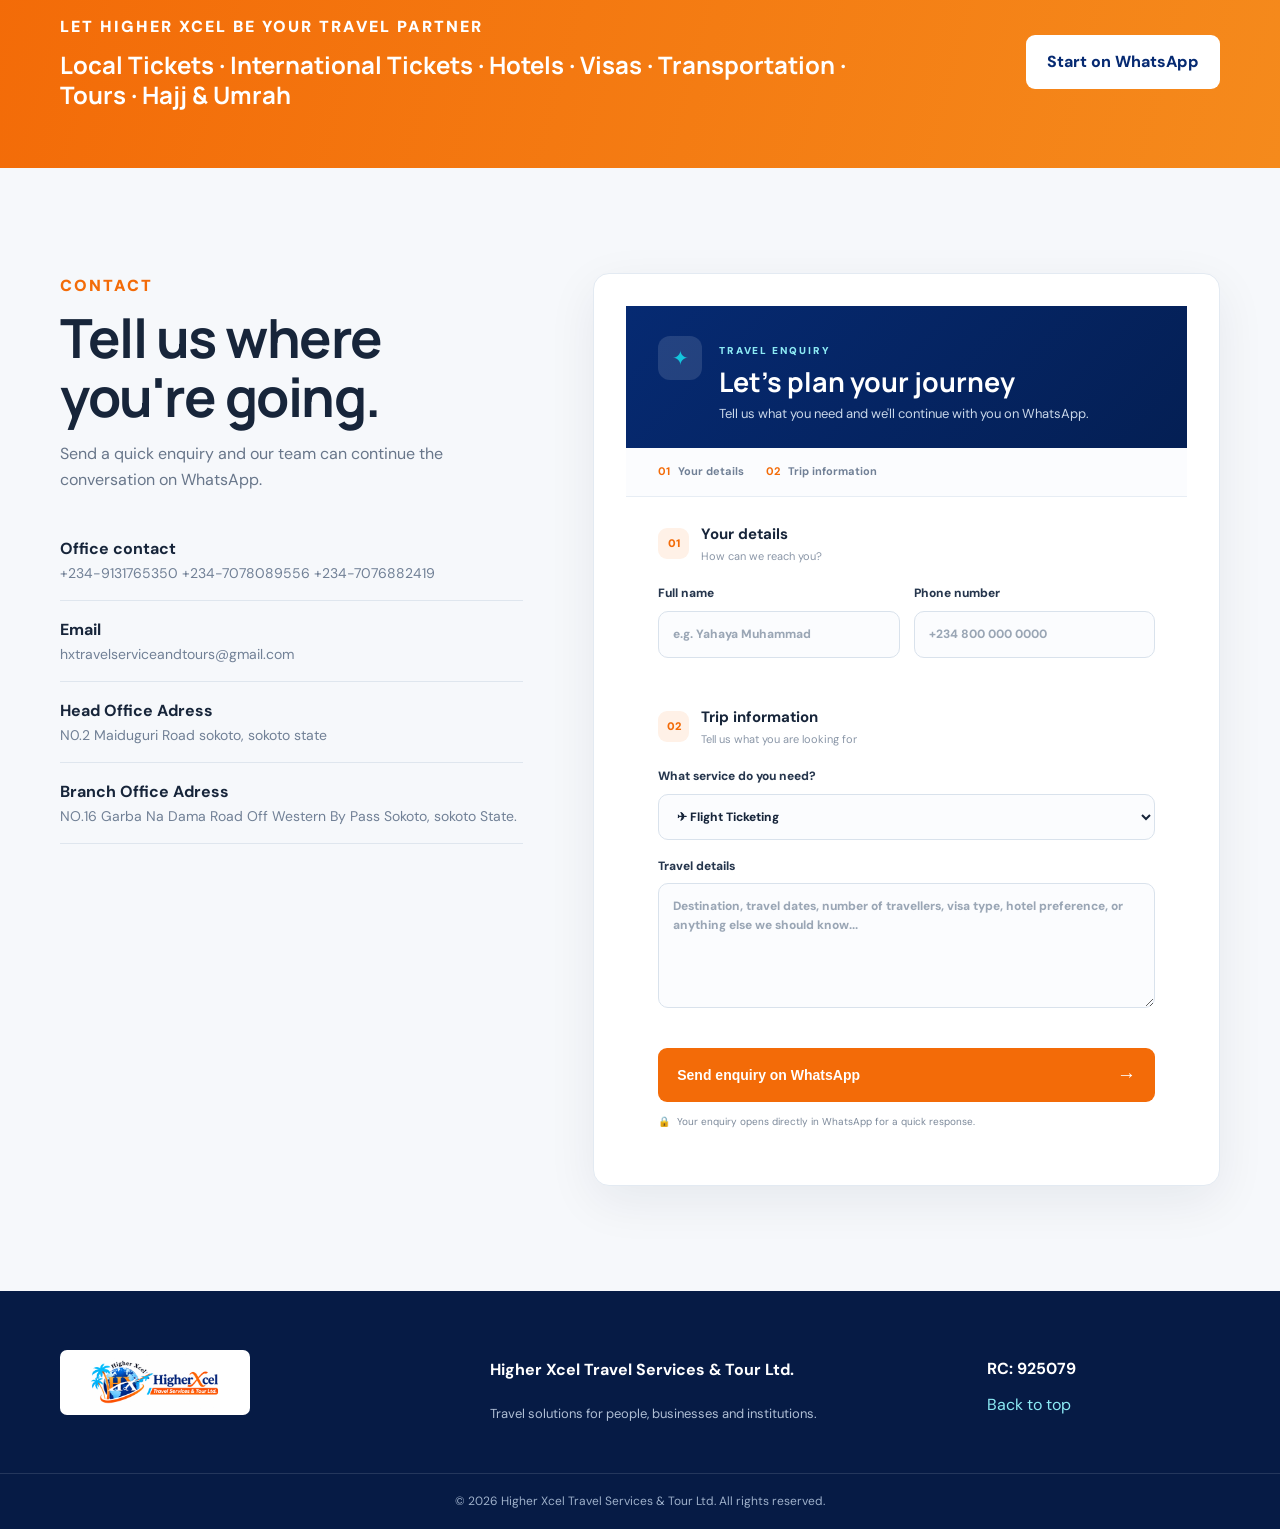
==== commit df314aaf: "Update heading text in index.html" ====
--- a/index.html
+++ b/index.html
@@ -48,7 +48,7 @@
       <div class="wrap hero-content">
         <div class="hero-copy">
           <div class="pill">LOCAL • INTERNATIONAL • CORPORATE</div>
-          <h1>Travel beyond<br><em>expectations.</em></h1>
+          <h1>Travel beyond<br><em>muhammad</em></h1>
           <p>Professional travel solutions for individuals, corporate organizations, government institutions, NGOs,
             schools, religious organizations and other institutions.</p>
           <div class="actions">
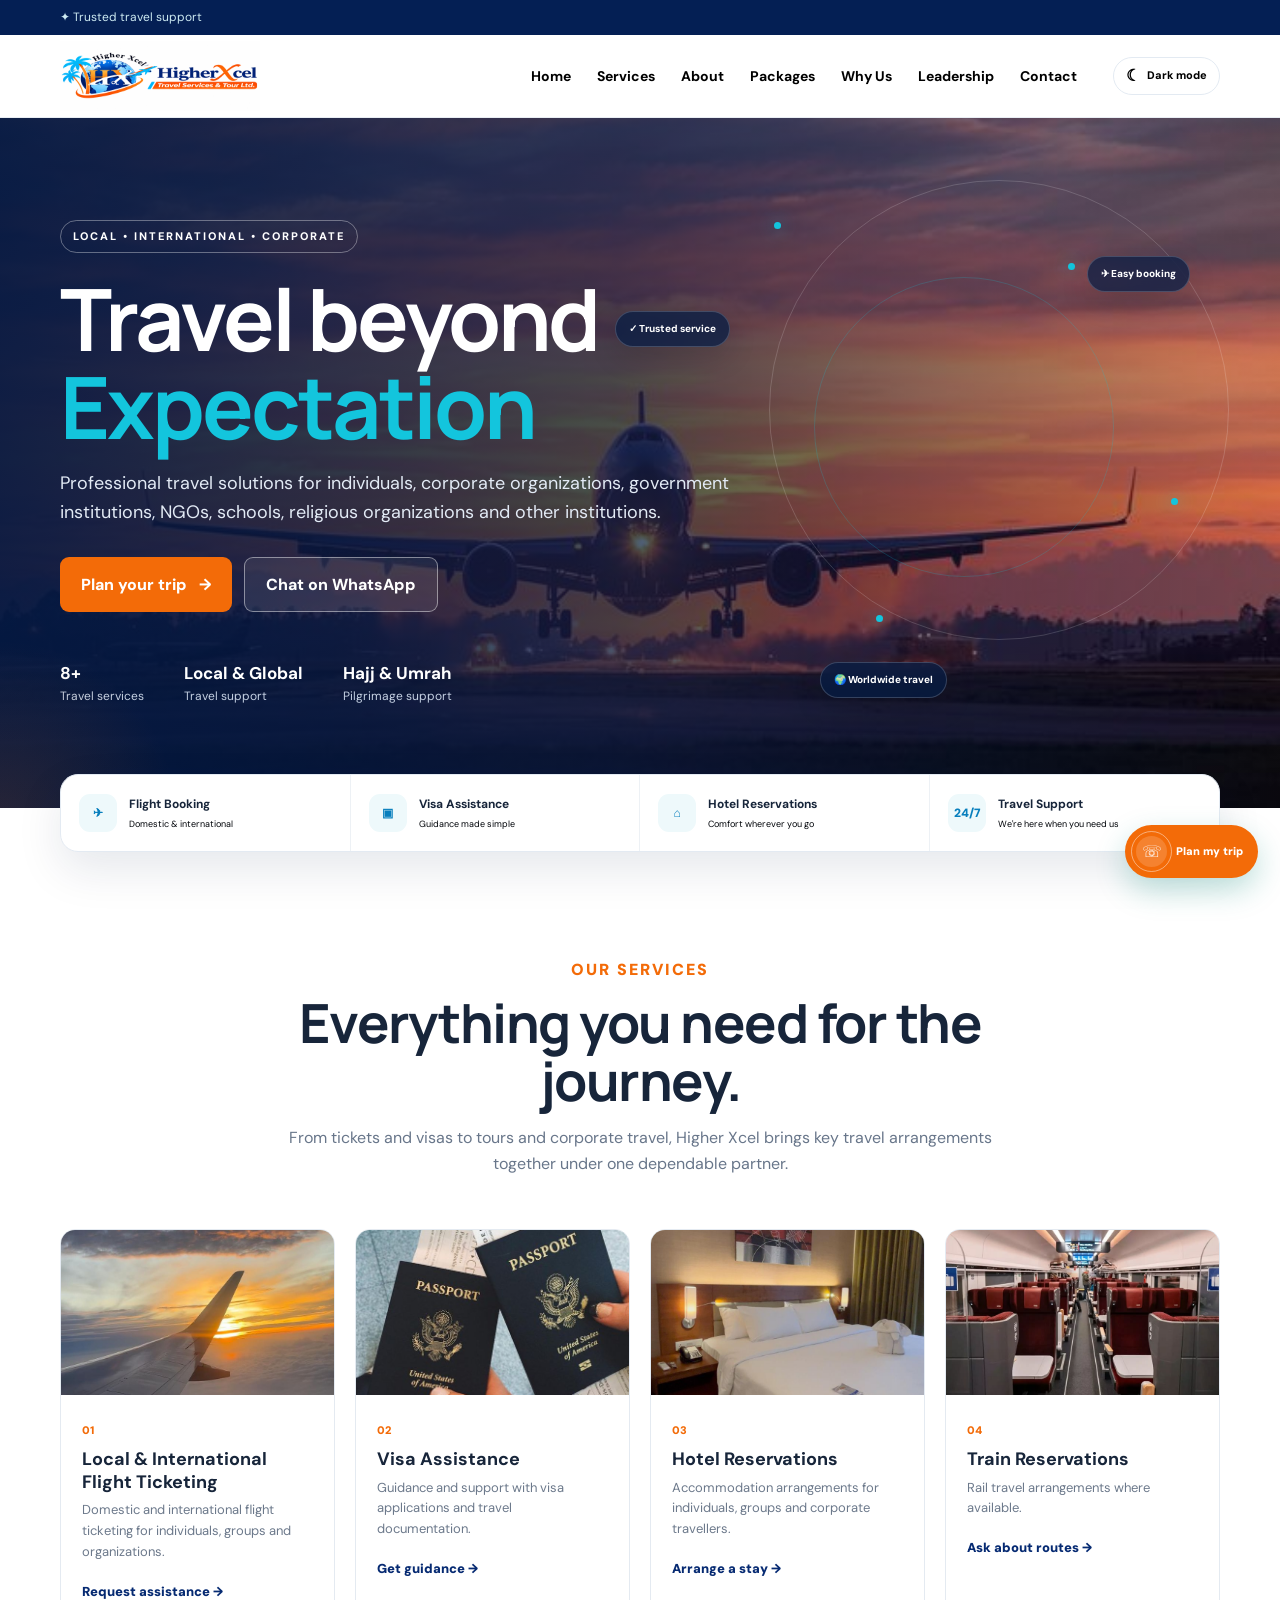
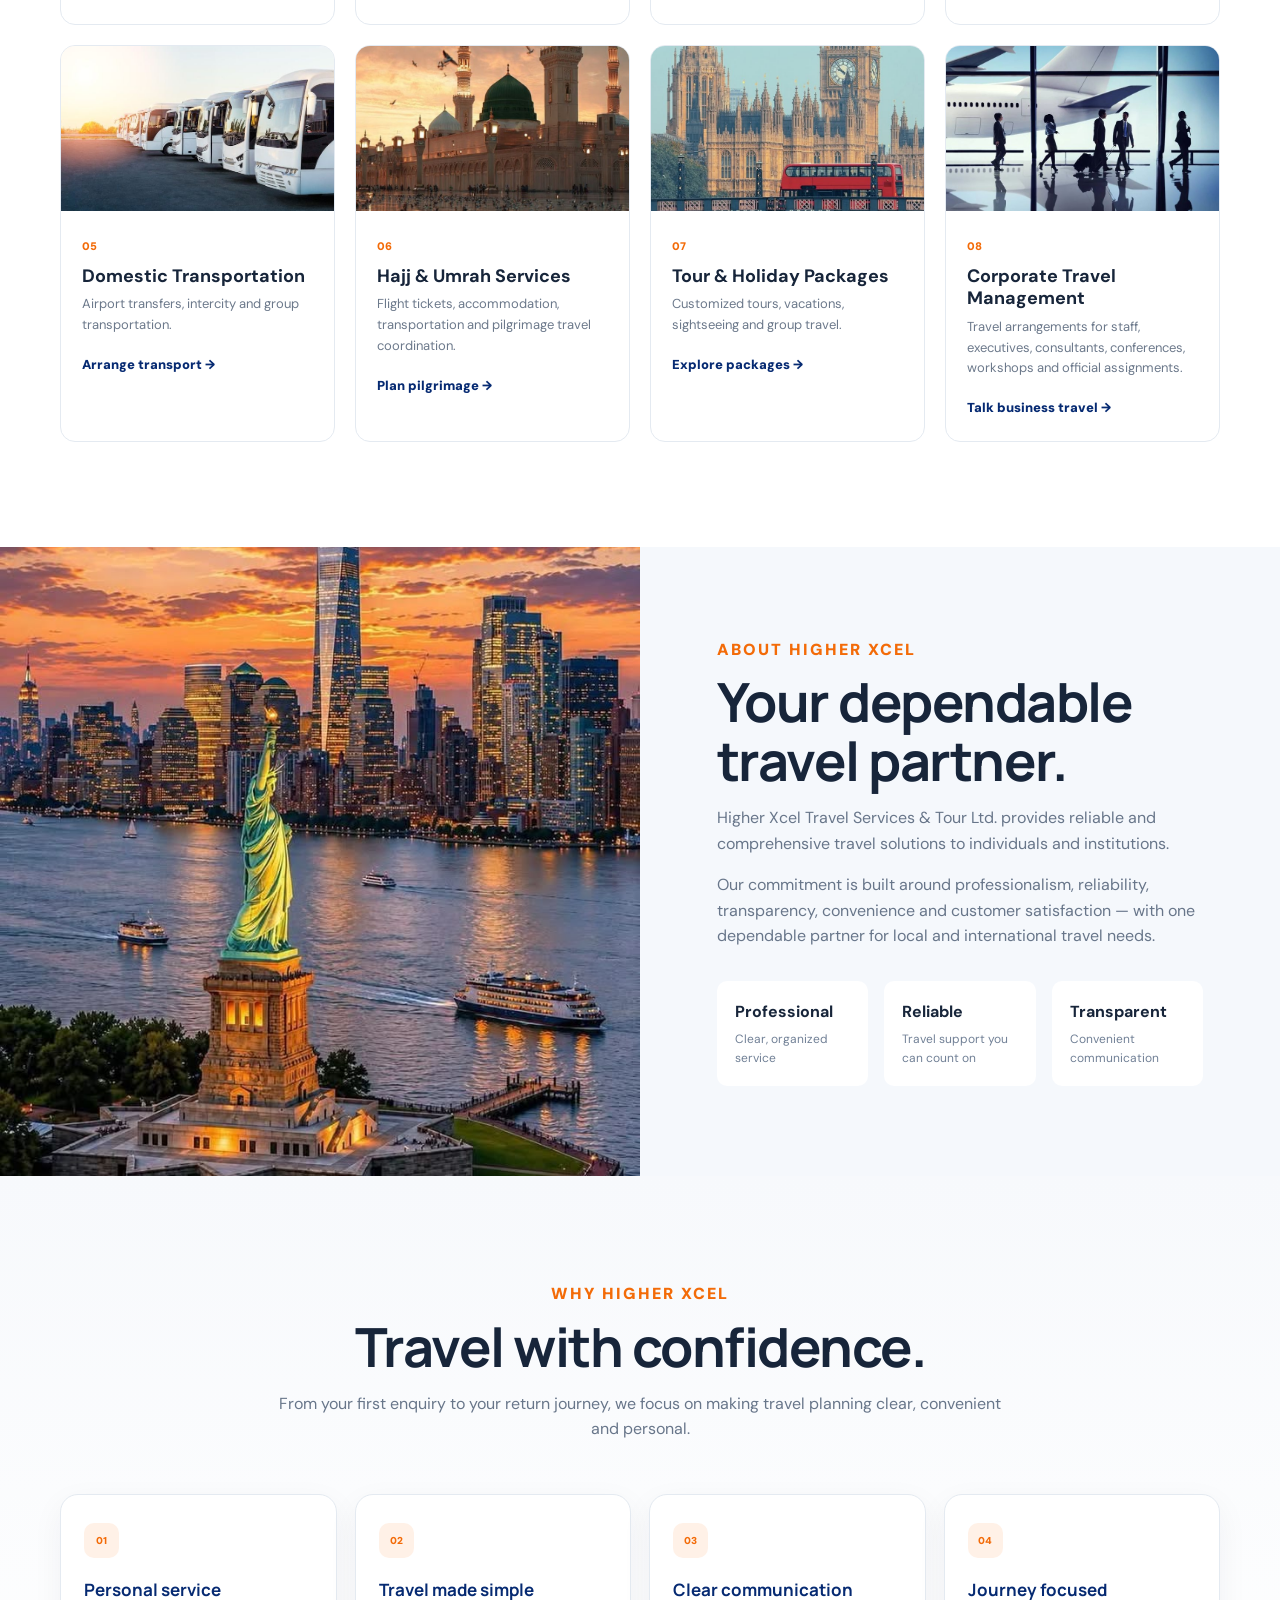
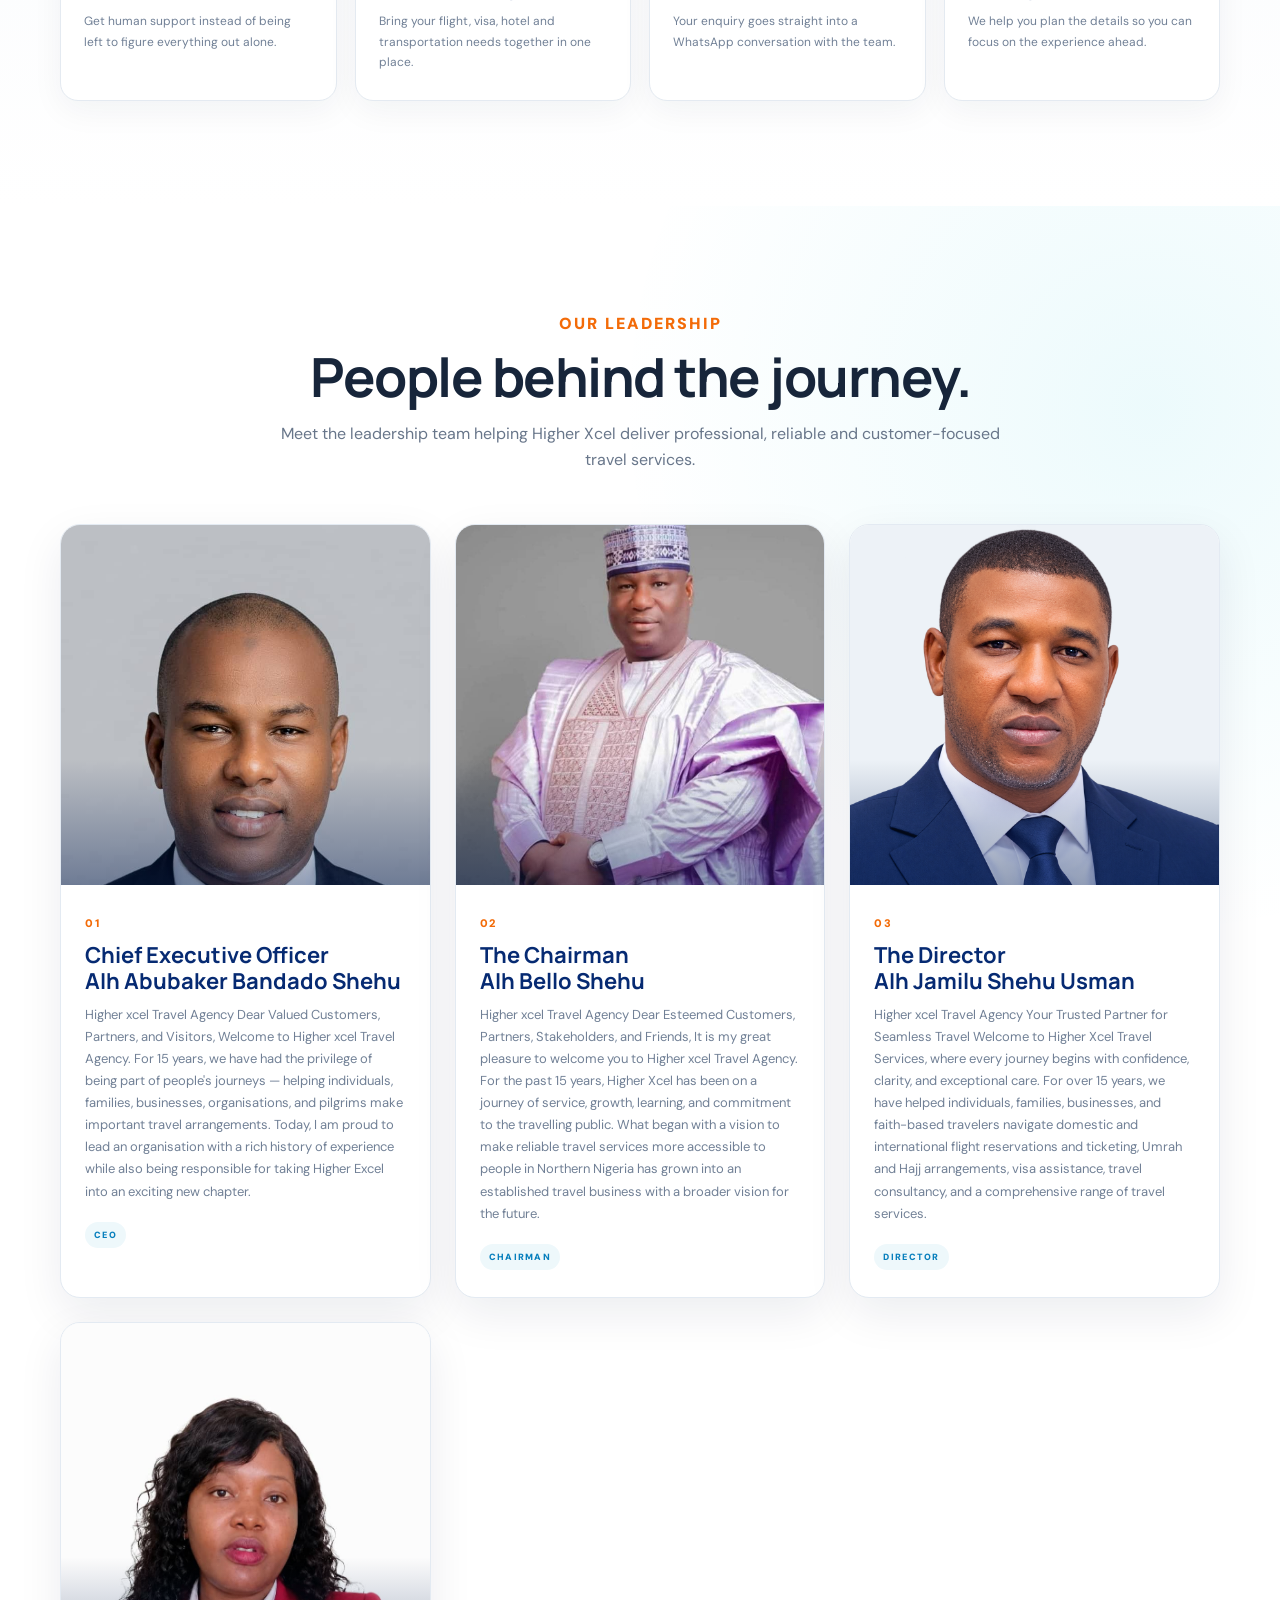
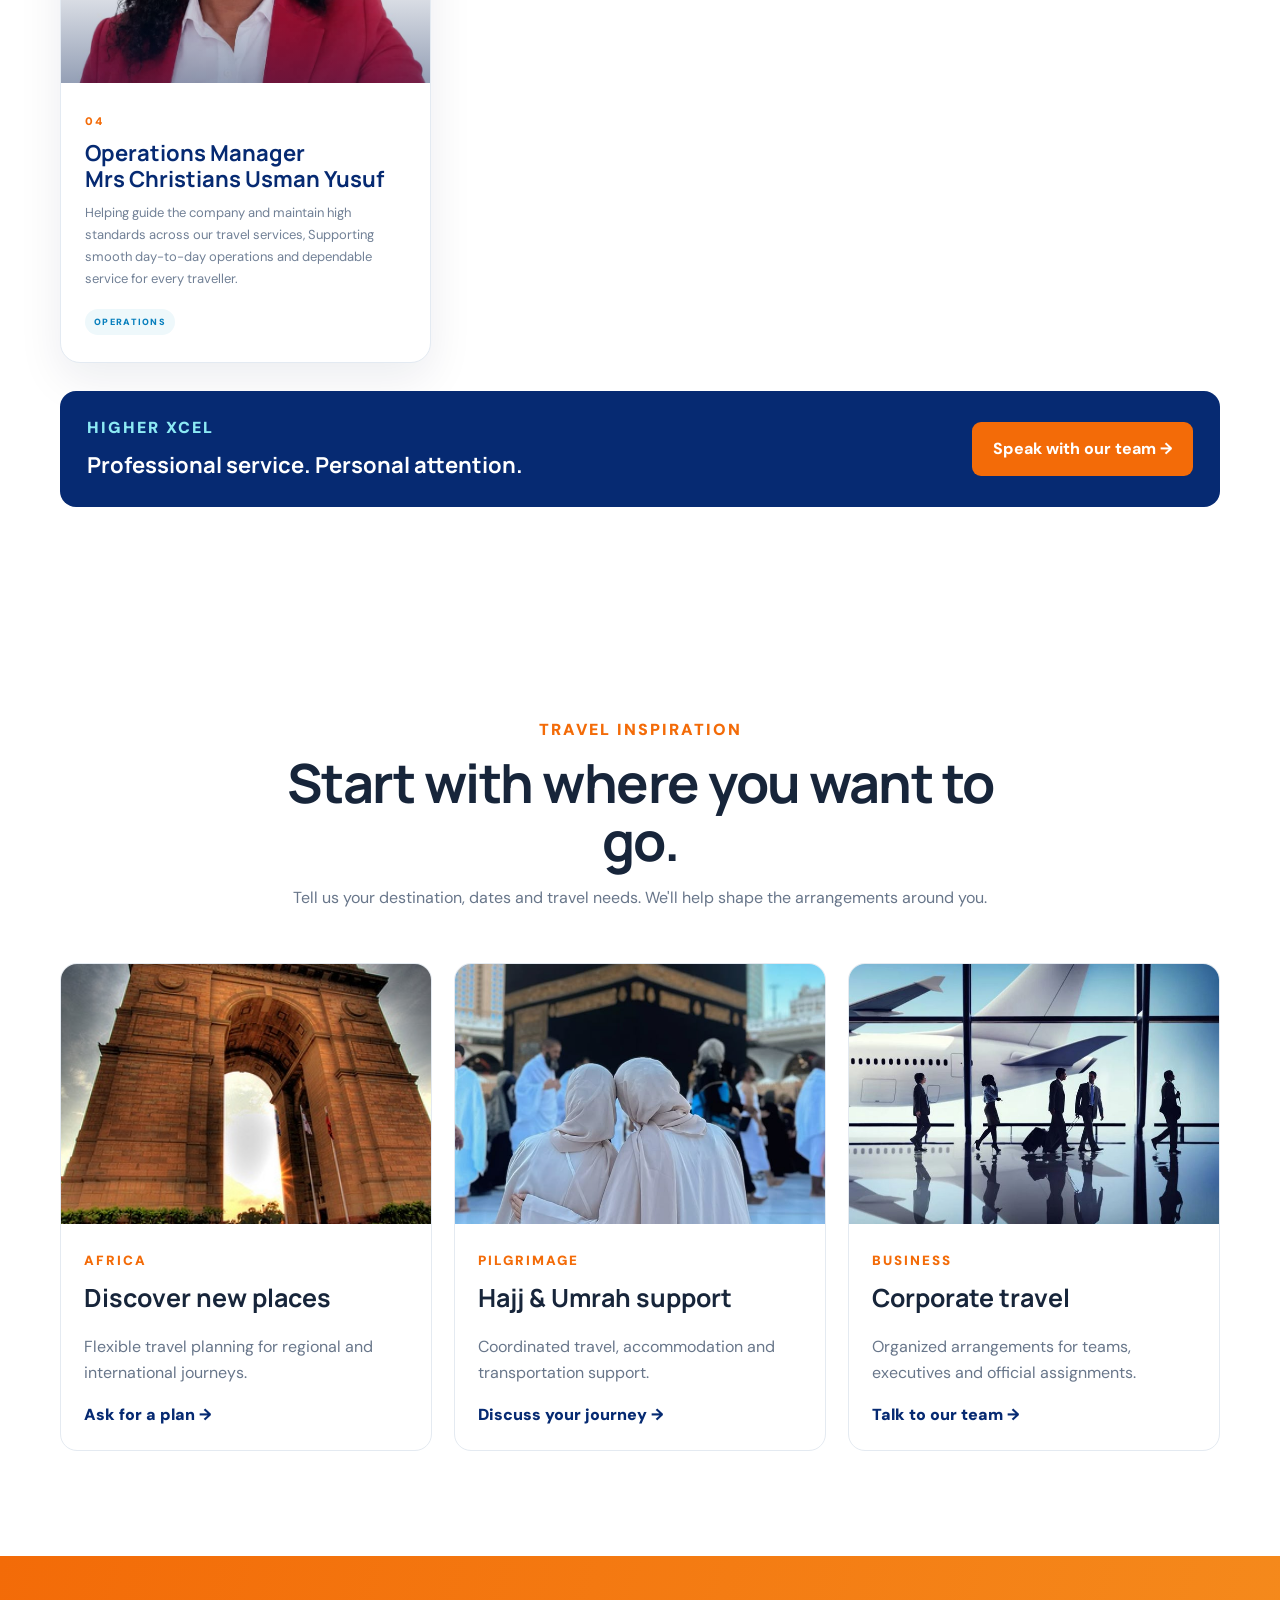
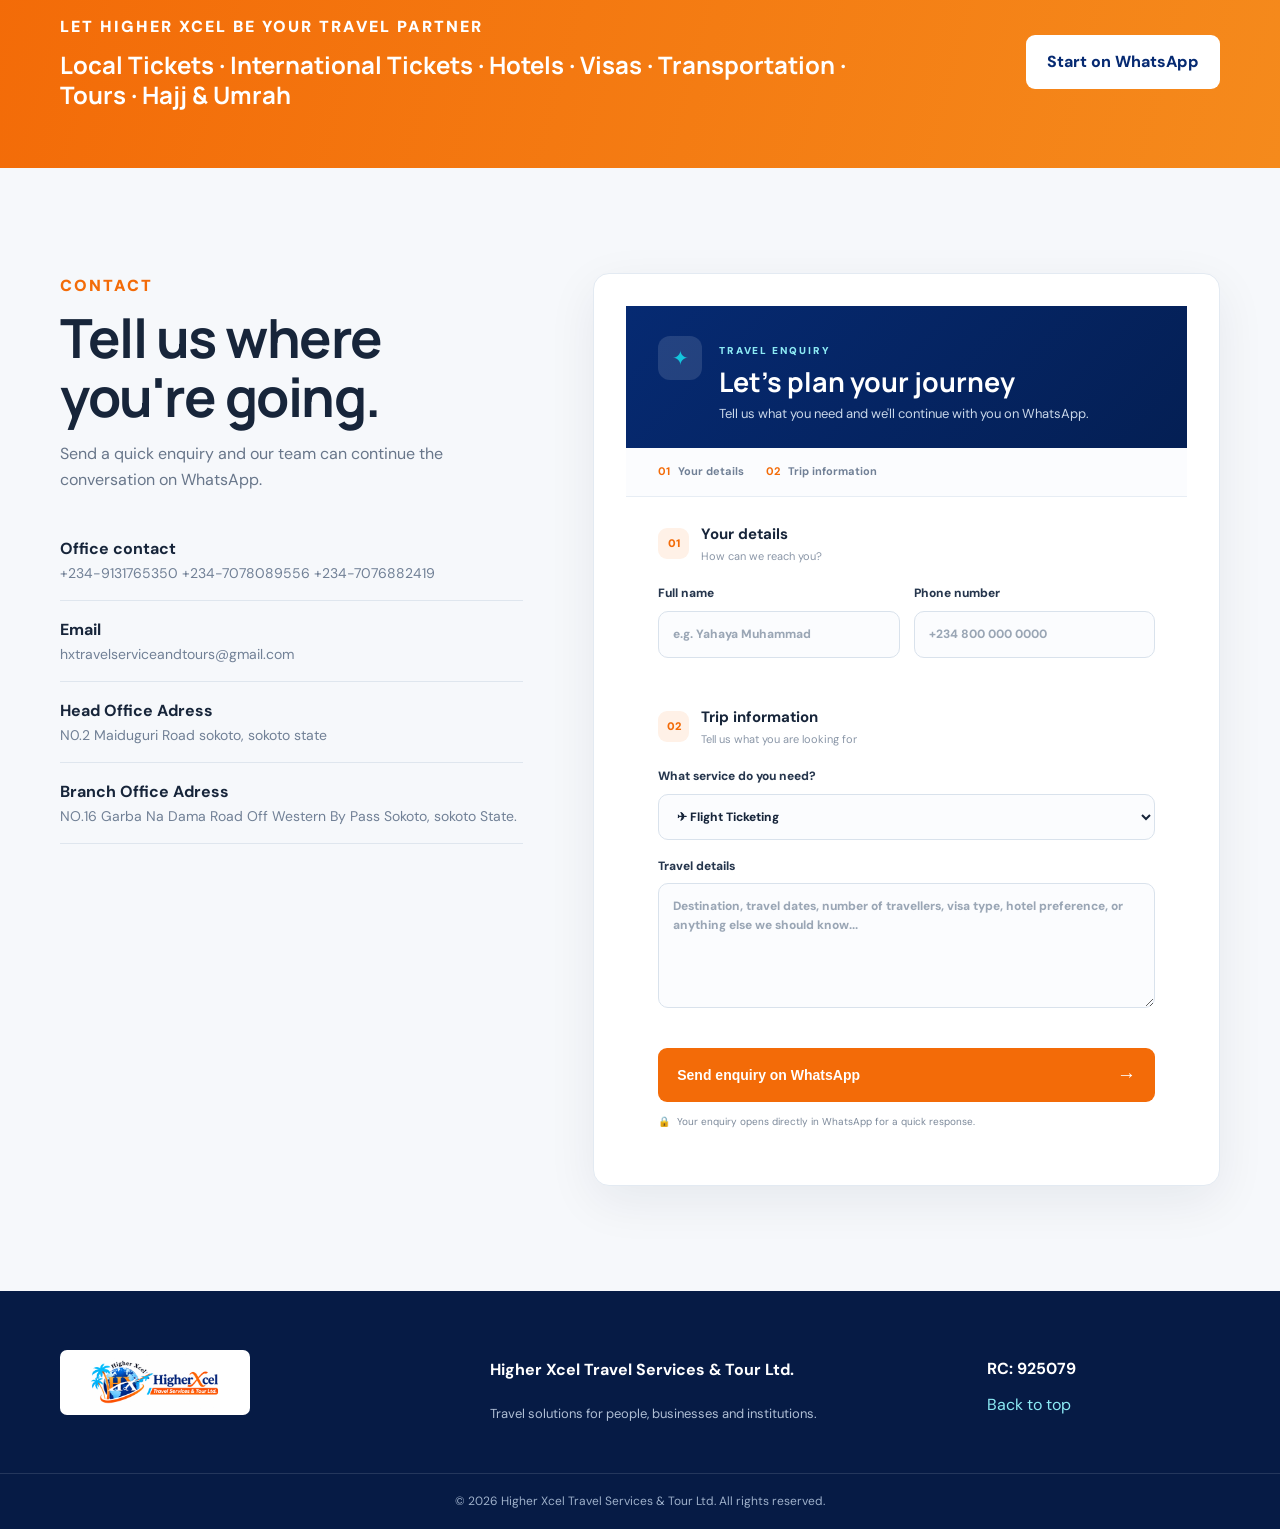
==== commit 17312ad4: "Update heading text in index.html" ====
--- a/index.html
+++ b/index.html
@@ -48,7 +48,7 @@
       <div class="wrap hero-content">
         <div class="hero-copy">
           <div class="pill">LOCAL • INTERNATIONAL • CORPORATE</div>
-          <h1>Travel beyond<br><em>muhammad</em></h1>
+          <h1>Travel beyond<br><em>Expectation</em></h1>
           <p>Professional travel solutions for individuals, corporate organizations, government institutions, NGOs,
             schools, religious organizations and other institutions.</p>
           <div class="actions">
